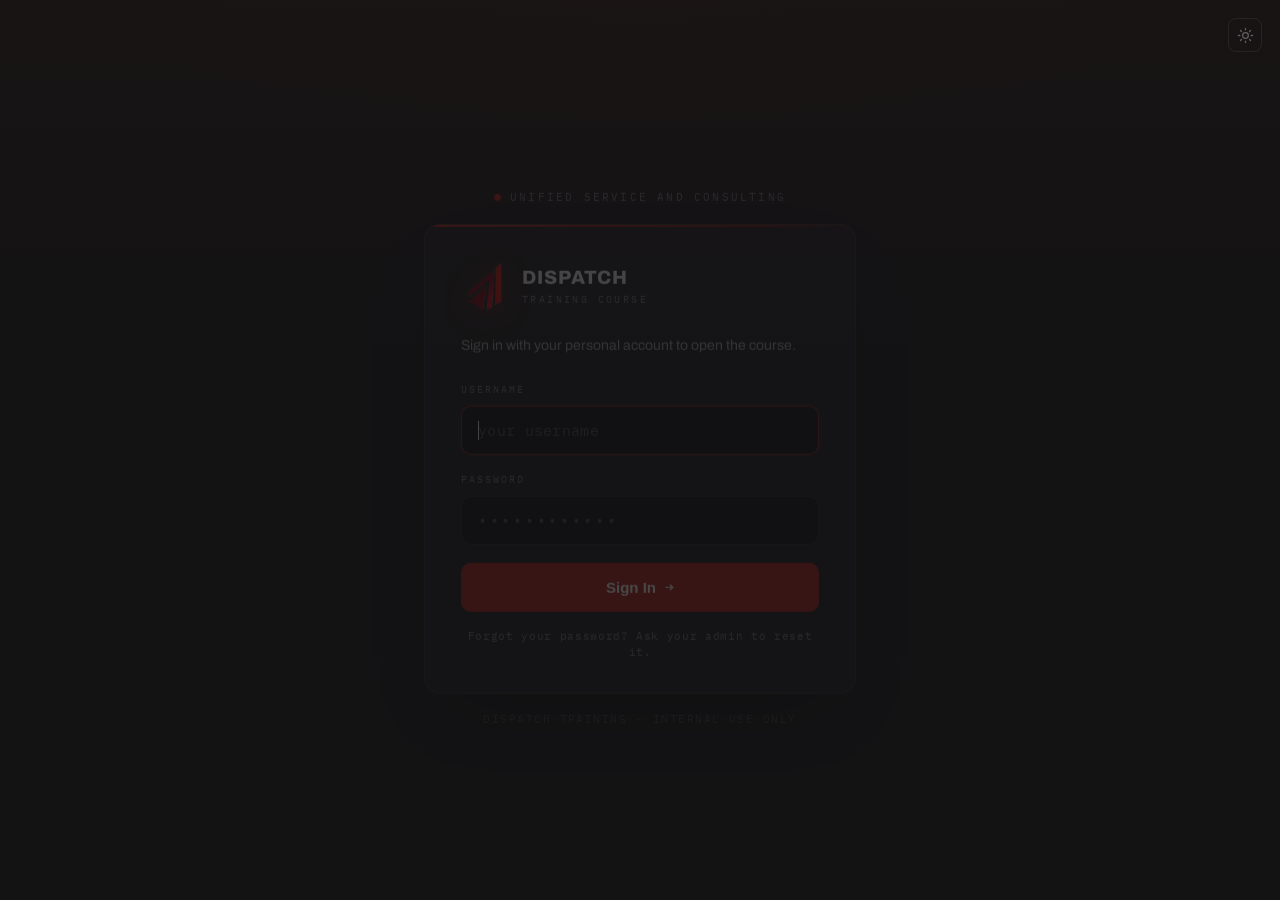
==== admin.html @ 99899b4f "Dispatch training course site The course site (login, portal, lesson viewer, admin page) and the Sup" ====
<!DOCTYPE html>
<html lang="en">
<head>
  <meta charset="UTF-8">
  <meta name="viewport" content="width=device-width, initial-scale=1.0">
  <!-- Never shown inside another site's frame (clickjacking). -->
  <script>if(window.top!==window.self)document.documentElement.style.display='none'</script>
  <meta name="robots" content="noindex, nofollow, noarchive, noai, noimageai">
  <title>Admin · Unified Service and Consulting</title>
  <link rel="icon" href="favicon.png" type="image/png">
  <script>try{if(localStorage.getItem('ugl-theme')==='light')document.documentElement.setAttribute('data-theme','light')}catch(e){}</script>
  <link rel="preconnect" href="https://fonts.googleapis.com">
  <link rel="preconnect" href="https://fonts.gstatic.com" crossorigin>
  <link href="https://fonts.googleapis.com/css2?family=Archivo:wght@400;500;600;700;800;900&family=IBM+Plex+Mono:wght@400;500;600&display=swap" rel="stylesheet">
  <link rel="stylesheet" href="ugl-site.css">
  <link rel="stylesheet" href="ugl-page.css">
  <style>
    .adm-tiles{display:grid;grid-template-columns:repeat(4,minmax(0,1fr));gap:12px;margin-bottom:38px}
    .adm-tiles .stat b{font-size:28px}
    .adm-tiles .stat.is-alert b{color:var(--u-red-ink)}
    .adm-h{display:flex;align-items:baseline;justify-content:space-between;gap:12px;margin:0 0 14px}
    .adm-h h2{font-size:22px;font-weight:700;color:var(--u-text)}
    .adm-h span{font:500 11px var(--u-mono);letter-spacing:.12em;color:var(--u-faint)}
    .adm-sec{margin-bottom:44px}
    .alerts{display:grid;gap:8px}
    .alert{display:grid;grid-template-columns:10px minmax(0,1fr) auto;gap:12px;align-items:start;padding:12px 16px;background:var(--u-surface);border:1px solid var(--u-line);border-radius:12px}
    .alert i{width:9px;height:9px;border-radius:50%;margin-top:6px;background:var(--u-amber)}
    .alert.is-red i{background:var(--u-red)}
    .alert b{color:var(--u-text);font-weight:700}
    .alert p{margin:0;font-size:15px;line-height:1.45;color:var(--u-text-2)}
    .alert small{display:block;margin-top:3px;font-size:13px;color:var(--u-muted)}
    .alert time{font:500 12px var(--u-mono);color:var(--u-faint);white-space:nowrap}
    .adm-empty{padding:18px;border:1px dashed var(--u-line-2);border-radius:12px;color:var(--u-text-3);font-size:15px}
    .adm-more{margin-top:10px}
    table.adm{width:100%;border-collapse:collapse;font-size:14.5px}
    .adm th{text-align:left;font:500 10.5px var(--u-mono);letter-spacing:.14em;color:var(--u-muted);padding:12px 14px;border-bottom:1px solid var(--u-line-2);white-space:nowrap}
    .adm td{padding:12px 14px;border-bottom:1px solid var(--u-line);color:var(--u-text-2);vertical-align:middle}
    .adm tr.is-open td{border-bottom:none;background:rgba(var(--u-red-rgb),.04)}
    .adm .who{font-weight:700;color:var(--u-text)}
    .adm .who small{display:block;font:500 11px var(--u-mono);letter-spacing:.06em;color:var(--u-faint);font-weight:500}
    .meter{display:flex;align-items:center;gap:10px;min-width:140px}
    .meter span{font:500 12.5px var(--u-mono);color:var(--u-text-3);white-space:nowrap}
    .meter i{flex:1;height:5px;border-radius:3px;background:rgba(var(--u-ov-rgb),.1);overflow:hidden}
    .meter i b{display:block;height:100%;background:var(--u-red)}
    .pill{display:inline-block;font:600 11px var(--u-mono);letter-spacing:.06em;padding:4px 8px;border-radius:6px;border:1px solid var(--u-line-2);color:var(--u-text-3)}
    .pill.is-red{color:var(--u-red-ink);border-color:rgba(var(--u-red-rgb),.5);background:rgba(var(--u-red-rgb),.08)}
    .pill.is-green{color:var(--u-green);border-color:rgba(var(--u-green-rgb),.45)}
    .acts{display:flex;gap:8px;justify-content:flex-end;flex-wrap:wrap}
    .acts .btn{padding:7px 12px;font-size:13px}
    .detail td{padding:4px 14px 22px;background:rgba(var(--u-red-rgb),.04)}
    .detail-grid{display:grid;grid-template-columns:minmax(0,1fr) minmax(0,1.3fr);gap:22px}
    .detail h3{font-size:15px;font-weight:700;color:var(--u-text);margin:12px 0 8px}
    .rows{display:grid;gap:0;border:1px solid var(--u-line);border-radius:10px;background:var(--u-surface);overflow:hidden}
    .rows div{display:grid;grid-template-columns:minmax(0,1fr) auto;gap:10px;padding:9px 12px;border-top:1px solid var(--u-line);font-size:14px;color:var(--u-text-2)}
    .rows div:first-child{border-top:none}
    .rows small{display:block;font-size:12.5px;color:var(--u-muted)}
    .rows .r{color:var(--u-red-ink)}
    .rows time{font:500 11.5px var(--u-mono);color:var(--u-faint);white-space:nowrap}
    .add-user{display:grid;grid-template-columns:minmax(0,1fr) minmax(0,1.3fr);gap:4px 18px;padding:20px 22px;margin:0}
    .add-user .field{margin-bottom:12px}
    .pw-row{display:flex;gap:8px}
    .pw-row input{flex:1;min-width:0}
    .pw-row .btn{flex-shrink:0;padding:0 14px;font-size:13.5px}
    .chk{grid-column:1/-1;display:flex;align-items:center;gap:10px;font-size:14.5px;color:var(--u-text-2);cursor:pointer;margin-bottom:14px}
    .chk input{width:17px;height:17px;accent-color:var(--u-red)}
    .add-row{grid-column:1/-1;display:flex;align-items:center;gap:14px;flex-wrap:wrap}
    .add-err{margin:0;font-size:14px;color:var(--u-red-ink)}
    .cred{margin-top:14px;padding:16px 18px;border:1px solid rgba(var(--u-green-rgb),.45);background:rgba(var(--u-green-rgb),.08);border-radius:12px;font-size:15px;color:var(--u-text-2)}
    .cred b{color:var(--u-text)}
    .cred-box{display:flex;align-items:center;gap:10px 22px;flex-wrap:wrap;margin:10px 0 8px}
    .cred-box code{font:600 15px var(--u-mono);color:var(--u-text);background:var(--u-inset);border:1px solid var(--u-line);border-radius:6px;padding:3px 8px;margin-left:6px}
    .cred small{display:block;font-size:13px;color:var(--u-muted)}
    .pill.is-limit{color:var(--u-amber);border-color:var(--u-amber)}
    .acc h3{margin-top:14px}
    .acc-modes{display:grid;grid-template-columns:repeat(3,minmax(0,1fr));gap:10px;margin:10px 0 14px}
    .acc-mode{display:flex;gap:10px;align-items:flex-start;padding:12px 14px;border:1px solid var(--u-line-2);border-radius:12px;background:var(--u-surface);cursor:pointer;min-width:0}
    .acc-mode.is-on{border-color:rgba(var(--u-red-rgb),.55);background:rgba(var(--u-red-rgb),.07)}
    .acc-mode input,.acc-group input{accent-color:var(--u-red);width:16px;height:16px;margin:2px 0 0;flex-shrink:0}
    .acc-mode b{display:block;font-size:14.5px;color:var(--u-text)}
    .acc-mode small{display:block;margin-top:2px;font-size:13px;line-height:1.4;color:var(--u-muted)}
    .acc-pick{display:grid;grid-template-columns:repeat(auto-fill,minmax(250px,1fr));gap:12px;margin-bottom:14px}
    .acc-group{padding:10px 14px 8px;border:1px solid var(--u-line);border-radius:12px;background:var(--u-surface)}
    .acc-group label{display:flex;gap:9px;align-items:flex-start;padding:4px 0;font-size:14px;line-height:1.35;color:var(--u-text-2);cursor:pointer}
    .acc-group label.acc-all{padding-bottom:8px;margin-bottom:4px;border-bottom:1px solid var(--u-line);font:600 10.5px/1.6 var(--u-mono);letter-spacing:.12em;color:var(--u-muted)}
    .acc-row{display:flex;align-items:center;gap:12px;flex-wrap:wrap}
    .acc-msg{margin:0;font-size:14px;color:var(--u-red-ink)}
    .acc-msg.is-ok{color:var(--u-green)}
    @media(max-width:860px){.add-user{grid-template-columns:1fr}.acc-modes{grid-template-columns:1fr}}
    @media(max-width:860px){.adm-tiles{grid-template-columns:repeat(2,minmax(0,1fr))}.detail-grid{grid-template-columns:1fr}}
  </style>
</head>
<body class="ugl-unlocked">
  <div class="app-shell">
    <header class="topbar">
      <div class="topbar__brand">
        <img class="topbar__mark" src="assets/unified-logo-icon.png" alt="Unified Service and Consulting">
        <div><span class="topbar__title">DISPATCH</span><span class="topbar__sub">/ ADMIN</span></div>
      </div>
      <div class="topbar__right">
        <button type="button" class="theme-btn"></button>
        <a class="back" href="index.html">← COURSE</a>
      </div>
    </header>
    <main class="page page--wide">
      <section class="page-hero">
        <div class="eyebrow"><i></i>ADMIN · ACTIVITY &amp; SECURITY</div>
        <h1>Trainee activity</h1>
        <p class="lead">What each trainee marked as read, what they actually opened and for how long, and anything that looked like copying, scraping or an AI tool. Last 30 days. Use <b>Access</b> on a person's row to limit what they can open.</p>
        <div class="chips"><button type="button" class="btn btn--ghost" id="refresh">Refresh</button></div>
      </section>
      <section class="adm-sec" id="people" hidden>
        <div class="adm-h"><h2>Add a person</h2><span>USERNAME AND PASSWORD · NO EMAIL NEEDED</span></div>
        <form class="card add-user" id="add-user" autocomplete="off" novalidate>
          <div class="field"><label for="nu-name">USERNAME</label><input id="nu-name" type="text" placeholder="e.g. omar" autocapitalize="none" autocomplete="off" spellcheck="false" maxlength="32"></div>
          <div class="field"><label for="nu-pass">PASSWORD</label><div class="pw-row"><input id="nu-pass" type="text" autocomplete="new-password" spellcheck="false" maxlength="72" placeholder="at least 8 characters"><button type="button" class="btn btn--ghost" id="nu-gen">Generate</button></div></div>
          <label class="chk"><input type="checkbox" id="nu-admin"> Make this person an admin (they can see this page and add people)</label>
          <div class="add-row"><button class="btn" type="submit" id="nu-go">Add person</button><p class="add-err" id="nu-err" role="alert"></p></div>
        </form>
        <div id="notice"></div>
      </section>
      <div id="out"><p class="note">Loading…</p></div>
    </main>
  </div>
  <script src="vendor/supabase.min.js"></script>
  <script src="ugl-config.js"></script>
  <script src="ugl-catalog.js"></script>
  <script src="ugl-auth.js"></script>
  <script src="ugl-theme.js"></script>
  <script>
  (function () {
    var db = window.uglDb, cat = window.UGL_CATALOG, dom = '@' + window.UGL_CONFIG.userDomain;
    var out = document.getElementById('out');
    var ITEM = {}; cat.items.forEach(function (i) { ITEM[i.id] = i; });
    var COURSE = cat.items.filter(function (i) { return i.section === 'course' && !i.hidden && !i.soon; });
    // What an admin can open or close for one person (user_access): everything in the menu except hidden items.
    var PICK = cat.items.filter(function (i) { return !i.hidden && !i.soon; });
    var DAY = 864e5, me = null, data = null, openUser = null, accessUser = null, accessNote = null, showAll = false;
    window.uglTheme.wire(document);

    var REASON = {
      'automated-browser': 'Blocked: automated browser (robot-controlled or headless)',
      'ai-browser': 'Blocked: AI browser',
      'bot-or-script': 'Blocked: bot or script',
      'not-a-browser': 'Blocked: request did not come from a course page',
      'not-the-course-site': 'Blocked: request from another website or tool',
      'blocked-user': 'Blocked: access is paused',
      'too-many-requests': 'Blocked: too many requests',
      'bulk-download': 'Blocked: opened too many lessons too fast',
      'not-found': 'Asked for a file that does not exist'
    };
    var FLAG = {
      'bulk': 'Opened many lessons within a few minutes',
      'user-agent-mismatch': 'Browser identity did not match (possible disguise)',
      'headless-hints': 'Browser looks headless (no languages set)'
    };

    function esc(s) { return String(s == null ? '' : s).replace(/[&<>"]/g, function (c) { return { '&': '&amp;', '<': '&lt;', '>': '&gt;', '"': '&quot;' }[c]; }); }
    function uname(email) { email = email || ''; return email.slice(-dom.length) === dom ? email.slice(0, -dom.length) : email; }
    function title(id) { return ITEM[id] ? ITEM[id].title : (id || 'unknown page'); }
    function when(t) { return new Date(t).toLocaleString([], { day: 'numeric', month: 'short', hour: '2-digit', minute: '2-digit' }); }
    // Page reports come from the trainee's browser, so treat their numbers as untrusted.
    function num(v) { v = Number(v); return isFinite(v) && v > 0 ? v : 0; }
    function dur(s) { s = Math.round(s || 0); if (s < 60) return s + 's'; var m = Math.round(s / 60); return m < 60 ? m + ' min' : Math.floor(m / 60) + ' h ' + (m % 60) + ' min'; }
    function device(ua) {
      ua = ua || '';
      var b = /Edg\//.test(ua) ? 'Edge' : /OPR\//.test(ua) ? 'Opera' : /SamsungBrowser/.test(ua) ? 'Samsung Internet' : /Firefox\//.test(ua) ? 'Firefox' :
        /Chrome\//.test(ua) ? 'Chrome' : /Safari\//.test(ua) ? 'Safari' : ua ? ua.split(/[\s/]/)[0] : 'Unknown';
      var o = /Windows/.test(ua) ? 'Windows' : /iPhone|iPad/.test(ua) ? 'iPhone/iPad' : /Android/.test(ua) ? 'Android' : /Mac OS X/.test(ua) ? 'Mac' : /CrOS/.test(ua) ? 'ChromeOS' : /Linux/.test(ua) ? 'Linux' : '';
      return b + (o ? ' on ' + o : '');
    }

    // Everything worth a look, newest first: refused requests, flags and page reports.
    function alertsOf(d) {
      var list = [], seen = {};
      d.opens.forEach(function (o) { seen[o.user_id + '|' + o.module] = true; });
      d.marks.forEach(function (m) {
        if (!seen[m.user_id + '|' + m.module]) list.push({ at: m.done_at, user: m.user_id, red: false, text: 'Marked as read without opening it', where: m.module, ua: '', ip: '' });
      });
      d.access.forEach(function (a) {
        if (a.part !== 'main' && a.allowed) return;
        if (!a.allowed) list.push({ at: a.at, user: a.user_id, red: a.reason !== 'not-found', text: REASON[a.reason] || 'Blocked: ' + a.reason, where: a.module, ua: a.ua, ip: a.ip });
        (a.flags || []).forEach(function (f) { list.push({ at: a.at, user: a.user_id, red: false, text: FLAG[f] || f, where: a.module, ua: a.ua, ip: a.ip }); });
      });
      // Failed sign-ins: one alert per account (or unknown username) and address, with a count.
      var fails = {};
      d.events.forEach(function (e) {
        if (e.kind !== 'login-failed') return;
        var x = e.detail || {}, k = (x.login || '') + '|' + (e.ip || ''), f = fails[k];
        if (!f) f = fails[k] = { at: e.at, user: e.user_id, login: String(x.login || ''), n: 0, ua: e.ua, ip: e.ip };
        f.n++; if (e.at > f.at) { f.at = e.at; f.ua = e.ua; }
      });
      Object.keys(fails).forEach(function (k) {
        var f = fails[k], times = f.n > 1 ? f.n + ' times' : 'once';
        list.push({ at: f.at, user: f.user, red: f.n >= 3, signin: true,
          text: f.user ? 'Someone tried to sign in to this account with a wrong password (' + times + ')' : 'Someone tried to sign in as unknown user “' + uname(f.login) + '” (' + times + ')',
          where: '', ua: f.ua, ip: f.ip });
      });
      d.events.forEach(function (e) {
        var x = e.detail || {}, t = null, red = false;
        if (e.kind === 'copy') t = 'Tried to copy ' + num(x.chars) + ' characters' + (x.sample ? ': “' + String(x.sample).slice(0, 80) + (num(x.chars) > 80 ? '…' : '') + '”' : '');
        else if (e.kind === 'print') t = 'Tried to print';
        else if (e.kind === 'save') t = x.key === 'u' ? 'Tried to view the page source' : 'Tried to save the page';
        else if (e.kind === 'view' && x.noInput === true) { t = 'Page open ' + dur(num(x.secs)) + ' with no mouse, keyboard, touch or scrolling (possible AI agent)'; red = true; }
        if (t) list.push({ at: e.at, user: e.user_id, red: red, text: t, where: e.module, ua: e.ua, ip: e.ip });
      });
      return list.sort(function (a, b) { return a.at < b.at ? 1 : -1; });
    }

    function load() {
      var since = new Date(Date.now() - 30 * DAY).toISOString();
      return Promise.all([
        db.rpc('admin_users'),
        db.from('module_opens').select('user_id,module,opened_at').order('opened_at', { ascending: false }).limit(10000),
        db.from('access_log').select('at,user_id,module,part,allowed,reason,flags,ip,ua').gte('at', since).order('at', { ascending: false }).limit(5000),
        db.from('security_events').select('at,user_id,kind,module,detail,ip,ua').gte('at', since).order('at', { ascending: false }).limit(5000),
        db.from('lesson_done').select('user_id,module,done_at').limit(10000),
        db.from('user_access').select('user_id,mode,items').limit(1000)
      ]).then(function (r) {
        var bad = r.filter(function (x) { return x.error; })[0];
        if (bad) throw new Error(bad.error.message);
        var limits = {}; r[5].data.forEach(function (x) { limits[x.user_id] = x; });
        return { users: r[0].data, opens: r[1].data, access: r[2].data, events: r[3].data, marks: r[4].data, limits: limits };
      });
    }

    // ---- access limits: null = everything, { mode: 'tools' } or { mode: 'custom', items: [ids] }.
    // The content gateway enforces them; the course menu only shows what is open.
    function allows(lim, it) { return !lim || (lim.mode === 'tools' ? it.section === 'tools' : (lim.items || []).indexOf(it.id) >= 0); }
    function accessPill(lim) {
      if (!lim) return '<span class="pill">EVERYTHING</span>';
      if (lim.mode === 'tools') return '<span class="pill is-limit">TOOLS ONLY</span>';
      var names = PICK.filter(function (i) { return allows(lim, i); }).map(function (i) { return i.title; });
      return '<span class="pill is-limit" title="' + esc(names.join(', ')) + '">' + names.length + (names.length === 1 ? ' ITEM' : ' ITEMS') + '</span>';
    }
    function accessEditor(u, lim) {
      var mode = !lim ? 'all' : lim.mode, name = esc(uname(u.email));
      var modes = [
        ['all', 'Everything', 'All lessons and tools, including anything added later.'],
        ['tools', 'Tools only', 'Every tool, including new ones. No lessons.'],
        ['custom', 'Only what I pick', 'Just the lessons and tools ticked below.']
      ].map(function (m) {
        return '<label class="acc-mode' + (m[0] === mode ? ' is-on' : '') + '"><input type="radio" name="acc-mode" value="' + m[0] + '"' + (m[0] === mode ? ' checked' : '') + '>' +
          '<span><b>' + m[1] + '</b><small>' + m[2] + '</small></span></label>';
      }).join('');
      var groups = cat.tracks.map(function (t) { return { k: 'COURSE · ' + t.title, items: PICK.filter(function (i) { return i.section === 'course' && i.track === t.id; }) }; })
        .concat(cat.toolGroups.map(function (g) { return { k: 'TOOLS · ' + g.title, items: PICK.filter(function (i) { return i.section === 'tools' && i.group === g.id; }) }; }))
        .concat([{ k: 'SIMULATOR', items: PICK.filter(function (i) { return i.section === 'simulator'; }) }]);
      var picked = mode === 'custom' ? lim.items || [] : [];
      var pick = groups.filter(function (g) { return g.items.length; }).map(function (g) {
        var on = g.items.filter(function (i) { return picked.indexOf(i.id) >= 0; }).length;
        return '<div class="acc-group"><label class="acc-all"><input type="checkbox" data-acc-all' + (on === g.items.length ? ' checked' : '') + (on && on < g.items.length ? ' data-mixed' : '') + '>' + esc(g.k.toUpperCase()) + '</label>' +
          g.items.map(function (i) {
            return '<label><input type="checkbox" name="acc-item" value="' + esc(i.id) + '"' + (picked.indexOf(i.id) >= 0 ? ' checked' : '') + '>' + esc(i.title) + '</label>';
          }).join('') + '</div>';
      }).join('');
      return '<form class="acc" data-acc-form="' + u.id + '"><h3>What can ' + name + ' open?</h3><div class="acc-modes">' + modes + '</div>' +
        '<div class="acc-pick"' + (mode === 'custom' ? '' : ' hidden') + '>' + pick + '</div>' +
        '<div class="acc-row"><button class="btn" type="submit">Save access</button><button type="button" class="btn btn--ghost" data-acc-close>Close</button>' +
        '<p class="acc-msg' + (accessNote && accessNote.ok ? ' is-ok' : '') + '" role="alert">' + esc(accessNote ? accessNote.text : '') + '</p></div></form>';
    }

    function render() {
      var d = data, week = Date.now() - 7 * DAY, alerts = alertsOf(d), by = {};
      d.users.forEach(function (u) { by[u.id] = { u: u, mods: {}, marks: {}, last: null, secs7: 0, alerts7: 0 }; });
      d.marks.forEach(function (m) { var s = by[m.user_id]; if (s) s.marks[m.module] = m.done_at; });
      d.opens.forEach(function (o) {
        var s = by[o.user_id]; if (!s) return;
        var m = s.mods[o.module] || (s.mods[o.module] = { n: 0, first: o.opened_at, last: o.opened_at, secs: 0 });
        m.n++; if (o.opened_at < m.first) m.first = o.opened_at; if (o.opened_at > m.last) m.last = o.opened_at;
        if (!s.last || o.opened_at > s.last) s.last = o.opened_at;
      });
      d.events.forEach(function (e) {
        var s = by[e.user_id]; if (!s || e.kind !== 'view' || !e.detail) return;
        var m = s.mods[e.module]; if (m) m.secs += num(e.detail.secs);
        if (new Date(e.at) > week) s.secs7 += num(e.detail.secs);
      });
      // Failed sign-ins count against nobody: the person whose account was tried did nothing wrong.
      alerts.forEach(function (a) { var s = by[a.user]; if (s && !a.signin && new Date(a.at) > week) s.alerts7++; });
      var opens7 = d.opens.filter(function (o) { return new Date(o.opened_at) > week; }).length;
      var secs7 = Object.keys(by).reduce(function (t, k) { return t + by[k].secs7; }, 0);
      var alerts7 = alerts.filter(function (a) { return new Date(a.at) > week; }).length;
      var trainees = d.users.filter(function (u) { return !u.is_admin; }).length;

      var h = '<div class="adm-tiles">' +
        '<div class="stat"><small>TRAINEES</small><b>' + trainees + '</b><span>' + d.users.length + ' accounts in total</span></div>' +
        '<div class="stat"><small>LESSONS OPENED</small><b>' + opens7 + '</b><span>last 7 days</span></div>' +
        '<div class="stat"><small>TIME IN LESSONS</small><b>' + dur(secs7) + '</b><span>last 7 days, everyone</span></div>' +
        '<div class="stat' + (alerts7 ? ' is-alert' : '') + '"><small>ALERTS</small><b>' + alerts7 + '</b><span>last 7 days</span></div></div>';

      h += '<section class="adm-sec"><div class="adm-h"><h2>Alerts</h2><span>FAILED SIGN-INS, BLOCKED REQUESTS, COPY ATTEMPTS</span></div>';
      if (!alerts.length) h += '<div class="adm-empty">Nothing suspicious in the last 30 days.</div>';
      else {
        h += '<div class="alerts">' + alerts.slice(0, showAll ? alerts.length : 12).map(function (a) {
          var s = by[a.user];
          var who = a.signin && !s ? 'Sign-in' : s ? uname(s.u.email) : 'unknown user';
          return '<div class="alert' + (a.red ? ' is-red' : '') + '"><i></i><p><b>' + esc(who) + '</b> · ' + esc(a.text) +
            '<small>' + [a.where ? title(a.where) : '', a.ua ? device(a.ua) : '', a.ip || ''].filter(Boolean).map(esc).join(' · ') + '</small></p><time>' + when(a.at) + '</time></div>';
        }).join('') + '</div>';
        if (alerts.length > 12) h += '<div class="adm-more"><button type="button" class="btn btn--ghost" id="more">' + (showAll ? 'Show fewer' : 'Show all ' + alerts.length) + '</button></div>';
      }
      h += '</section>';

      h += '<section class="adm-sec"><div class="adm-h"><h2>Trainees</h2><span>' + COURSE.length + ' COURSE LESSONS</span></div><div class="tbl-wrap"><table class="adm"><thead><tr>' +
        '<th>USER</th><th>CAN OPEN</th><th>MARKED AS READ</th><th>LAST OPENED</th><th>TIME (7 DAYS)</th><th>ALERTS (7 DAYS)</th><th></th></tr></thead><tbody>';
      d.users.slice().sort(function (a, b) { return (by[b.id].last || '') > (by[a.id].last || '') ? 1 : -1; }).forEach(function (u) {
        var s = by[u.id], lim = d.limits[u.id] || null, open = openUser === u.id, editing = accessUser === u.id;
        // Progress counts only the lessons this person is allowed to open.
        var course = COURSE.filter(function (i) { return allows(lim, i); }), done = course.filter(function (i) { return s.marks[i.id]; }).length;
        h += '<tr' + (open || editing ? ' class="is-open"' : '') + '><td class="who">' + esc(uname(u.email)) + '<small>' + (u.is_admin ? 'ADMIN' : 'TRAINEE') +
          (u.last_sign_in_at ? ' · SIGNED IN ' + esc(when(u.last_sign_in_at).toUpperCase()) : ' · NEVER SIGNED IN') + '</small></td>' +
          '<td>' + accessPill(lim) + '</td>' +
          '<td>' + (course.length ? '<div class="meter"><i><b style="width:' + Math.round(done / course.length * 100) + '%"></b></i><span>' + done + ' / ' + course.length + '</span></div>' : '<span class="pill">NO LESSONS</span>') + '</td>' +
          '<td>' + (s.last ? esc(when(s.last)) : '<span class="pill">NOTHING YET</span>') + '</td><td>' + dur(s.secs7) + '</td>' +
          '<td>' + (s.alerts7 ? '<span class="pill is-red">' + s.alerts7 + '</span>' : '<span class="pill is-green">NONE</span>') + '</td>' +
          '<td><div class="acts"><button type="button" class="btn btn--ghost" data-detail="' + u.id + '">' + (open ? 'Hide' : 'Details') + '</button>' +
          (u.is_admin ? '' : '<button type="button" class="btn btn--ghost" data-access="' + u.id + '">' + (editing ? 'Close access' : 'Access') + '</button>') +
          '<button type="button" class="btn btn--ghost" data-pw="' + u.id + '">Reset password</button>' +
          (u.is_admin ? '' : u.blocked ? '<button type="button" class="btn" data-unblock="' + u.id + '">Unblock</button>' : '<button type="button" class="btn btn--ghost" data-block="' + u.id + '">Block</button>') +
          '</div></td></tr>';
        if (editing) h += '<tr class="detail"><td colspan="7">' + accessEditor(u, lim) + '</td></tr>';
        if (open) h += '<tr class="detail"><td colspan="7">' + detail(s, alerts) + '</td></tr>';
      });
      h += '</tbody></table></div></section>';
      out.innerHTML = h;
      out.querySelectorAll('[data-mixed]').forEach(function (x) { x.indeterminate = true; });
    }

    function detail(s, alerts) {
      // Every lesson they opened or marked, with whether it is marked as read.
      var ids = Object.keys(s.mods).concat(Object.keys(s.marks).filter(function (k) { return !s.mods[k]; }));
      var mods = ids.map(function (k) { return { id: k, m: s.mods[k], mark: s.marks[k] }; })
        .sort(function (a, b) { var x = a.m ? a.m.last : a.mark, y = b.m ? b.m.last : b.mark; return x < y ? 1 : -1; });
      var lessons = mods.length ? mods.map(function (x) {
        var mark = x.mark ? '<b class="ok">✓ Marked read ' + esc(when(x.mark)) + '</b>' : ITEM[x.id] && ITEM[x.id].section === 'course' ? 'Not marked as read' : 'Tool';
        var opened = x.m ? 'Opened ' + x.m.n + (x.m.n > 1 ? ' times' : ' time') + ' · ' + dur(x.m.secs) + ' reading' : '<span class="r">Never opened</span>';
        return '<div><span>' + esc(title(x.id)) + '<small>' + mark + ' · ' + opened + '</small></span><time>' + (x.m ? esc(when(x.m.last)) : '') + '</time></div>';
      }).join('') : '<div><span>No lessons opened or marked yet.</span></div>';
      var acts = [];
      data.access.forEach(function (a) {
        if (a.user_id !== s.u.id || a.part !== 'main') return;
        acts.push({ at: a.at, red: !a.allowed, text: a.allowed ? 'Opened ' + title(a.module) : (REASON[a.reason] || a.reason) + ' · ' + title(a.module), ua: a.ua, ip: a.ip });
      });
      data.events.forEach(function (e) {
        if (e.user_id !== s.u.id || e.kind !== 'view') return;
        var x = e.detail || {};
        acts.push({ at: e.at, red: x.noInput === true, text: 'Read ' + title(e.module) + ' for ' + dur(num(x.secs)) + (x.noInput === true ? ' with no input' : ''), ua: e.ua, ip: e.ip });
      });
      alerts.forEach(function (a) { if (a.user === s.u.id && !/^Blocked|^Asked|^Marked/.test(a.text)) acts.push({ at: a.at, red: a.red, text: a.text, ua: a.ua, ip: a.ip }); });
      Object.keys(s.marks).forEach(function (k) { acts.push({ at: s.marks[k], red: false, text: 'Marked ' + title(k) + ' as read', ua: '', ip: '' }); });
      acts.sort(function (a, b) { return a.at < b.at ? 1 : -1; });
      var activity = acts.length ? acts.slice(0, 60).map(function (a) {
        return '<div><span' + (a.red ? ' class="r"' : '') + '>' + esc(a.text) + '<small>' + [a.ua ? device(a.ua) : '', a.ip || ''].filter(Boolean).map(esc).join(' · ') + '</small></span><time>' + esc(when(a.at)) + '</time></div>';
      }).join('') : '<div><span>No activity in the last 30 days.</span></div>';
      return '<div class="detail-grid"><div><h3>Lessons</h3><div class="rows">' + lessons + '</div></div><div><h3>Recent activity</h3><div class="rows">' + activity + '</div></div></div>';
    }

    function refresh() {
      return load().then(function (d) { data = d; render(); }, function (e) {
        out.innerHTML = '<div class="adm-empty">Could not load activity: ' + esc(e.message) + '</div>';
      });
    }

    // ---- accounts: add a person, reset a password (admin-users Edge Function; it checks the caller is an admin)
    var ALPHA = 'abcdefghjkmnpqrstuvwxyz23456789';
    function newPassword() {
      var a = new Uint32Array(10), s = '';
      crypto.getRandomValues(a);
      for (var i = 0; i < 10; i++) s += (i === 5 ? '-' : '') + ALPHA[a[i] % ALPHA.length];
      return s;
    }
    function accounts(body) {
      return db.auth.getSession().then(function (r) {
        var t = r.data && r.data.session && r.data.session.access_token;
        return fetch(window.UGL_CONFIG.url + '/functions/v1/admin-users', {
          method: 'POST', headers: { Authorization: 'Bearer ' + t, apikey: window.UGL_CONFIG.key, 'Content-Type': 'application/json' }, body: JSON.stringify(body)
        });
      }).then(function (res) {
        return res.json().catch(function () { return {}; }).then(function (j) { if (!res.ok) throw new Error(j.error || 'Something went wrong. Try again.'); return j; });
      });
    }
    function showCredentials(title, name, pw) {
      var site = location.href.replace(/admin\.html.*$/, '');
      var text = 'Username: ' + name + '\nPassword: ' + pw + '\nSite: ' + site;
      document.getElementById('notice').innerHTML = '<div class="cred"><b>' + esc(title) + '</b> Give these to them:' +
        '<div class="cred-box"><span>Username<code>' + esc(name) + '</code></span><span>Password<code>' + esc(pw) + '</code></span>' +
        '<button type="button" class="btn btn--ghost" id="copy-cred">Copy</button></div>' +
        '<small>The password is only shown now. If it gets lost, use Reset password.</small></div>';
      document.getElementById('copy-cred').onclick = function () {
        var b = this;
        (navigator.clipboard ? navigator.clipboard.writeText(text) : Promise.reject()).then(function () { b.textContent = 'Copied'; }, function () { prompt('Copy this:', text.replace(/\n/g, '  ')); });
      };
      document.getElementById('notice').scrollIntoView({ block: 'nearest', behavior: 'smooth' });
    }
    var form = document.getElementById('add-user'), nuName = document.getElementById('nu-name'), nuPass = document.getElementById('nu-pass');
    var nuErr = document.getElementById('nu-err'), nuGo = document.getElementById('nu-go');
    document.getElementById('nu-gen').addEventListener('click', function () { nuPass.value = newPassword(); });
    form.addEventListener('submit', function (e) {
      e.preventDefault();
      var name = nuName.value.trim().toLowerCase(), pw = nuPass.value;
      nuErr.textContent = '';
      if (!/^[a-z0-9][a-z0-9._-]{1,31}$/.test(name)) { nuErr.textContent = 'Usernames are 2 to 32 characters: letters, numbers, dots, dashes or underscores.'; nuName.focus(); return; }
      if (pw.length < 8) { nuErr.textContent = 'Use a password of at least 8 characters, or press Generate.'; nuPass.focus(); return; }
      var admin = document.getElementById('nu-admin').checked;
      nuGo.disabled = true; nuGo.textContent = 'Adding…';
      accounts({ action: 'create', username: name, password: pw, admin: admin }).then(function () {
        form.reset();
        showCredentials((admin ? 'Admin account' : 'Account') + ' created for ' + name + '.', name, pw);
        return refresh();
      }, function (err) { nuErr.textContent = err.message; }).then(function () { nuGo.disabled = false; nuGo.textContent = 'Add person'; });
    });

    out.addEventListener('click', function (e) {
      var b = e.target.closest('button'); if (!b) return;
      if (b.id === 'more') { showAll = !showAll; render(); return; }
      var pwId = b.getAttribute('data-pw');
      if (pwId) {
        var who = uname(data.users.filter(function (x) { return x.id === pwId; })[0].email);
        var pw = prompt('New password for ' + who + ' (at least 8 characters). Keep this one or type your own:', newPassword());
        if (pw === null) return;
        if (pw.length < 8) { alert('Use at least 8 characters.'); return; }
        b.disabled = true;
        accounts({ action: 'password', user_id: pwId, password: pw }).then(function () { showCredentials('Password changed for ' + who + '.', who, pw); },
          function (err) { alert(err.message); }).then(function () { b.disabled = false; });
        return;
      }
      var id = b.getAttribute('data-detail');
      if (id) { openUser = openUser === id ? null : id; render(); return; }
      id = b.getAttribute('data-access');
      if (id || b.hasAttribute('data-acc-close')) { accessUser = id && accessUser !== id ? id : null; accessNote = null; render(); return; }
      id = b.getAttribute('data-block');
      if (id) {
        var u = data.users.filter(function (x) { return x.id === id; })[0];
        var why = prompt('Block ' + uname(u.email) + '? They will not be able to open any lesson until you unblock them.\n\nReason (optional):', '');
        if (why === null) return;
        b.disabled = true;
        db.from('blocked_users').insert({ user_id: id, reason: why || null }).then(function (r) { if (r.error) alert(r.error.message); return refresh(); });
        return;
      }
      id = b.getAttribute('data-unblock');
      if (id) {
        b.disabled = true;
        db.from('blocked_users').delete().eq('user_id', id).then(function (r) { if (r.error) alert(r.error.message); return refresh(); });
      }
    });
    // Access editor: the three choices, and the tick boxes (a group's top box ticks the whole group).
    out.addEventListener('change', function (e) {
      var f = e.target.closest('form.acc'); if (!f) return;
      var t = e.target;
      if (t.name === 'acc-mode') {
        f.querySelectorAll('.acc-mode').forEach(function (l) { l.classList.toggle('is-on', l.querySelector('input').checked); });
        f.querySelector('.acc-pick').hidden = t.value !== 'custom';
      } else if (t.hasAttribute('data-acc-all')) {
        t.closest('.acc-group').querySelectorAll('[name="acc-item"]').forEach(function (x) { x.checked = t.checked; });
      } else if (t.name === 'acc-item') {
        var g = t.closest('.acc-group'), all = g.querySelectorAll('[name="acc-item"]'), on = g.querySelectorAll('[name="acc-item"]:checked').length;
        var top = g.querySelector('[data-acc-all]'); top.checked = on === all.length; top.indeterminate = on > 0 && on < all.length;
      }
      f.querySelector('.acc-msg').textContent = '';
    });
    out.addEventListener('submit', function (e) {
      var f = e.target.closest('form.acc'); if (!f) return;
      e.preventDefault();
      var id = f.getAttribute('data-acc-form'), msg = f.querySelector('.acc-msg'), btn = f.querySelector('[type="submit"]');
      var mode = (f.querySelector('[name="acc-mode"]:checked') || {}).value || 'all';
      var items = Array.prototype.map.call(f.querySelectorAll('[name="acc-item"]:checked'), function (x) { return x.value; });
      msg.className = 'acc-msg';
      if (mode === 'custom' && !items.length) { msg.textContent = 'Tick at least one lesson or tool. To stop all access, use Block instead.'; return; }
      var q = mode === 'all' ? db.from('user_access').delete().eq('user_id', id)
        : db.from('user_access').upsert({ user_id: id, mode: mode, items: mode === 'custom' ? items : [] }, { onConflict: 'user_id' });
      btn.disabled = true;
      q.then(function (r) {
        if (r.error) throw new Error(r.error.message);
        var who = uname(data.users.filter(function (x) { return x.id === id; })[0].email);
        accessNote = { ok: true, text: 'Saved. This applies to ' + who + ' right away; their menu changes the next time they open or refresh the course.' };
        return refresh();
      }).catch(function (err) { btn.disabled = false; msg.textContent = 'Could not save: ' + err.message; });
    });
    document.getElementById('refresh').addEventListener('click', refresh);

    db.auth.getSession().then(function (r) {
      var session = r.data && r.data.session;
      if (!session) { location.replace('index.html'); return; }
      me = session.user;
      return db.rpc('is_admin').then(function (a) {
        if (a.data !== true) { out.innerHTML = '<div class="adm-empty">This page is for admins.</div>'; return; }
        document.getElementById('people').hidden = false;
        return refresh();
      });
    });
  })();
  </script>
</body>
</html>
---- ugl-site.css ----
/* Palette: warm graphite neutrals + the logo's crimson. Every color on the site comes from here. */
:root{
  color-scheme:dark;
  --u-ov-rgb:255,255,255;
  --u-bg:#141415; --u-bg-deep:#101011; --u-bar:rgba(20,20,21,.88);
  --u-surface:#1c1c1e; --u-surface-2:#232326; --u-inset:#0f0f10;
  --u-line:rgba(var(--u-ov-rgb),.08); --u-line-2:rgba(var(--u-ov-rgb),.14);
  --u-text:#f2f2f3; --u-text-2:#cfcfd3; --u-text-3:#a6a6ad; --u-muted:#8a8a91; --u-faint:#686870; --u-faint-2:#4c4c53;
  --u-red:#b8211b; --u-red-hi:#cc2e27; --u-red-ink:#e8655c; --u-red-deep:#6e1512; --u-red-rgb:184,33,27;
  --u-green:#5bb583; --u-green-deep:#1f4a33; --u-green-rgb:91,181,131;
  --u-amber:#d6a64e; --u-blue:#4a93c7; --u-blue-deep:#245b80; --u-tg-in:#1f2429; --u-tg-out:#28506c; --u-tg-bg:#121619;
  --u-font:'Archivo',system-ui,-apple-system,'Segoe UI',sans-serif;
  --u-mono:'IBM Plex Mono',ui-monospace,Menlo,Consolas,monospace;
}

/* Light theme: the decks' warm paper palette. Switched with the sun/moon button (ugl-theme.js). */
:root[data-theme="light"]{
  color-scheme:light;
  --u-ov-rgb:0,0,0;
  --u-bg:#EFE7D7; --u-bg-deep:#E6DCC7; --u-bar:rgba(239,231,215,.92);
  --u-surface:#FBF7EE; --u-surface-2:#FFFDF8; --u-inset:#F6F0E3;
  --u-text:#2B2620; --u-text-2:#3D372F; --u-text-3:#544D41; --u-muted:#6E6556; --u-faint:#8C8270; --u-faint-2:#A79D8A;
  --u-red:#B5302B; --u-red-hi:#9F2824; --u-red-ink:#A32A24; --u-red-deep:#8E2620; --u-red-rgb:181,48,43;
  --u-green:#3E7F5C; --u-green-deep:#3E7F5C; --u-green-rgb:62,127,92;
  --u-amber:#9C7327; --u-blue:#2F6F8F; --u-blue-deep:#2F6F8F; --u-tg-in:#FFFFFF; --u-tg-out:#D6E7F1; --u-tg-bg:#E7E0D1;
}

*,*::before,*::after{box-sizing:border-box;margin:0;padding:0}
[hidden]{display:none!important}
html,body{min-height:100%;background:var(--u-bg);-webkit-font-smoothing:antialiased;text-rendering:optimizeLegibility}
body{font-family:var(--u-font);color:var(--u-text)}
.app-shell{min-height:100vh;background:linear-gradient(180deg,rgba(var(--u-red-rgb),.05),rgba(var(--u-red-rgb),0) 360px),var(--u-bg)}
.course{display:none;min-height:100vh;animation:ugl-fade-in .35s ease both}
body.ugl-unlocked .course{display:block}
@keyframes ugl-fade-in{from{opacity:0}to{opacity:1}}

/* ---- top bar ---- */
.topbar{display:flex;align-items:center;justify-content:space-between;gap:18px;padding:14px 32px;border-bottom:1px solid var(--u-line);
  position:sticky;top:env(safe-area-inset-top,0px);background:var(--u-bar);backdrop-filter:blur(10px);z-index:5}
.topbar__brand{display:flex;align-items:center;gap:12px;min-width:0}
.topbar__mark{width:34px;height:34px;object-fit:contain;flex-shrink:0}
.topbar__title{font-weight:800;font-size:15px;letter-spacing:.04em;color:var(--u-text)}
.topbar__sub{font-family:var(--u-mono);font-size:10px;letter-spacing:.16em;color:var(--u-faint);margin-left:8px}
.topbar__right{display:flex;align-items:center;gap:16px}
.topbar__tag{font-family:var(--u-mono);font-size:11px;letter-spacing:.08em;color:var(--u-muted)}
.admin-link{font-family:var(--u-mono);font-size:10.5px;letter-spacing:.12em;color:var(--u-red-ink);text-decoration:none;border:1px solid rgba(var(--u-red-rgb),.45);border-radius:8px;padding:7px 12px;white-space:nowrap;transition:background .15s}
.admin-link:hover{background:rgba(var(--u-red-rgb),.12)}
.admin-link[hidden]{display:none}
.lock-btn,.back{display:inline-flex;align-items:center;gap:7px;background:transparent;border:1px solid var(--u-line-2);border-radius:8px;padding:7px 12px;
  font-family:var(--u-mono);font-size:10.5px;letter-spacing:.12em;color:var(--u-text-3);cursor:pointer;text-decoration:none;white-space:nowrap;transition:border-color .15s,color .15s}
.theme-btn{display:inline-grid;place-items:center;width:34px;height:34px;flex-shrink:0;background:transparent;border:1px solid var(--u-line-2);border-radius:8px;color:var(--u-text-3);cursor:pointer;transition:border-color .15s,color .15s}
.theme-btn svg{width:17px;height:17px}
.theme-btn:hover{border-color:var(--u-red);color:var(--u-text)}
.theme-btn:focus-visible{outline:2px solid var(--u-red-ink);outline-offset:2px}
.lock-btn:hover,.back:hover{border-color:var(--u-red);color:var(--u-text)}
.lock-btn:focus-visible,.back:focus-visible{outline:2px solid var(--u-red-ink);outline-offset:2px}

.tabs{display:flex;gap:2px;background:var(--u-inset);border:1px solid var(--u-line);border-radius:11px;padding:4px}
.tab{font:600 14px var(--u-font);color:var(--u-text-3);text-decoration:none;padding:8px 16px;border-radius:8px;white-space:nowrap;transition:color .15s,background .15s}
.tab:hover{color:var(--u-text);background:rgba(var(--u-ov-rgb),.04)}
.tab:focus-visible{outline:2px solid var(--u-red-ink);outline-offset:1px}
.tab.is-on{background:var(--u-red);color:#fff}

/* ---- page frame ---- */
.main{max-width:1080px;margin:0 auto;padding:52px 32px 96px}
.hero{margin-bottom:34px}
.hero__eyebrow{display:flex;align-items:center;gap:10px;font-family:var(--u-mono);font-size:11px;letter-spacing:.16em;color:var(--u-red-ink);margin-bottom:14px}
.hero__eyebrow span{width:20px;height:1px;background:var(--u-red-ink)}
.hero__eyebrow b{font-weight:500}
.hero h1{font-weight:800;font-size:clamp(2.1rem,4.6vw,46px);line-height:1.05;letter-spacing:-.025em;color:var(--u-text);margin-bottom:12px;text-wrap:balance}
.hero p{font-size:16px;line-height:1.6;color:var(--u-text-3);max-width:620px}
.page-foot{margin-top:56px;font-family:var(--u-mono);font-size:10.5px;letter-spacing:.14em;color:var(--u-faint-2)}
.note-line{margin-top:18px;font-family:var(--u-mono);font-size:11.5px;line-height:1.6;color:var(--u-faint);max-width:640px}
.empty{font-family:var(--u-mono);font-size:12px;letter-spacing:.04em;color:var(--u-faint);display:none;margin-top:14px}
.search{width:100%;margin:0 0 30px;background:var(--u-inset);border:1px solid var(--u-line-2);border-radius:10px;padding:13px 16px;color:var(--u-text);
  font:15px var(--u-font);outline:none;transition:border-color .15s,box-shadow .15s}
.search::placeholder{color:var(--u-faint)}
.search:focus{border-color:var(--u-red);box-shadow:0 0 0 3px rgba(var(--u-red-rgb),.18)}

/* ---- progress ---- */
.progress{height:4px;background:rgba(var(--u-ov-rgb),.08);border-radius:4px;overflow:hidden}
.progress i{display:block;height:100%;width:0;background:var(--u-red);border-radius:4px;transition:width .3s}
.progress--lg{height:8px}
.meter__top{display:flex;justify-content:space-between;gap:12px;font-size:13.5px;color:var(--u-text-2);margin-bottom:7px}
.meter__top b{font:500 12px var(--u-mono);color:var(--u-muted);font-variant-numeric:tabular-nums}
.meter--card{background:var(--u-surface);border:1px solid var(--u-line);border-radius:14px;padding:20px 22px;align-self:start}

/* ---- buttons ---- */
.btn-primary,.btn-secondary{display:inline-flex;align-items:center;gap:8px;font:600 14.5px var(--u-font);text-decoration:none;border-radius:10px;padding:11px 18px;transition:background .15s,border-color .15s,color .15s;min-width:0}
.btn-primary{background:var(--u-red);color:#fff}
.btn-primary:hover{background:var(--u-red-hi)}
.btn-primary b{font-weight:700;overflow:hidden;text-overflow:ellipsis;white-space:nowrap}
.btn-secondary{border:1px solid var(--u-line-2);color:var(--u-text)}
.btn-secondary:hover{border-color:var(--u-red);background:rgba(var(--u-red-rgb),.08)}
.btn-link{font:500 13.5px var(--u-font);color:var(--u-text-3);text-decoration:none}
.btn-link:hover{color:var(--u-text)}
.btn-primary:focus-visible,.btn-secondary:focus-visible,.btn-link:focus-visible{outline:2px solid var(--u-red-ink);outline-offset:2px}

/* ---- home overview ---- */
.overview{display:grid;grid-template-columns:minmax(0,1.35fr) minmax(0,1fr);grid-template-rows:auto auto;gap:16px}
.ov{background:var(--u-surface);border:1px solid var(--u-line);border-radius:16px;padding:24px 26px;display:flex;flex-direction:column;gap:14px;min-width:0}
.ov--course{grid-row:span 2}
.overview--two .ov--course{grid-row:auto}
.overview--one{grid-template-columns:minmax(0,1fr)}.overview--one .ov--course{grid-row:auto}
.ov__k{font-family:var(--u-mono);font-size:10.5px;letter-spacing:.18em;color:var(--u-muted)}
.ov__big{display:flex;align-items:baseline;gap:10px;flex-wrap:wrap}
.ov__big b{font:800 42px var(--u-font);letter-spacing:-.03em;color:var(--u-text);font-variant-numeric:tabular-nums;line-height:1}
.ov__big span{font-size:14.5px;color:var(--u-text-3)}
.ov__p{font-size:14px;line-height:1.55;color:var(--u-text-3)}
.ov__tracks{display:flex;flex-direction:column;gap:14px;margin-top:6px;padding-top:18px;border-top:1px solid var(--u-line)}
.ov__actions{display:flex;align-items:center;gap:18px;flex-wrap:wrap;margin-top:auto;padding-top:6px}

/* ---- cards ---- */
.cards{display:grid;grid-template-columns:repeat(2,minmax(0,1fr));gap:12px}
.lcard{position:relative;display:grid;grid-template-columns:40px minmax(0,1fr) 16px;gap:16px;align-items:start;padding:18px 18px 18px 18px;background:var(--u-surface);
  border:1px solid var(--u-line);border-radius:14px;text-decoration:none;color:inherit;transition:border-color .18s,background .18s,transform .18s}
a.lcard:hover,a.lcard:focus-visible{border-color:rgba(var(--u-red-rgb),.55);background:var(--u-surface-2);transform:translateY(-1px);outline:none}
a.lcard:focus-visible{box-shadow:0 0 0 2px rgba(var(--u-red-rgb),.45)}
.lcard__icon{width:40px;height:40px;border-radius:10px;display:grid;place-items:center;background:rgba(var(--u-red-rgb),.13);color:var(--u-red-ink)}
.lcard__icon svg{width:21px;height:21px}
.lcard__body{display:flex;flex-direction:column;gap:5px;min-width:0}
.lcard__top{display:flex;justify-content:space-between;align-items:center;gap:10px}
.lcard__tag{font:500 10px var(--u-mono);letter-spacing:.14em;color:var(--u-muted)}
.lcard__state{font:500 10.5px var(--u-mono);letter-spacing:.06em;color:var(--u-green)}
.lcard__title{font-weight:700;font-size:17px;letter-spacing:-.01em;color:var(--u-text);line-height:1.25}
.lcard__desc{font-size:13.5px;line-height:1.5;color:var(--u-text-3)}
.lcard__arrow{align-self:center;font:500 17px var(--u-mono);color:var(--u-faint-2);transition:color .18s,transform .18s}
a.lcard:hover .lcard__arrow{color:var(--u-red-ink);transform:translateX(3px)}
.lcard-wrap{position:relative;display:flex;min-width:0}
.lcard-wrap>.lcard{flex:1;min-width:0}
.lcard-wrap.has-mark>.lcard{padding-bottom:58px}
.lcard__mark{position:absolute;left:74px;bottom:16px;display:inline-flex;align-items:center;gap:7px;padding:6px 12px;border:1px solid var(--u-line-2);border-radius:999px;
  background:transparent;color:var(--u-text-3);font:600 12.5px var(--u-font);cursor:pointer;transition:border-color .15s,color .15s,background .15s}
.lcard__mark::before{content:"";width:12px;height:12px;border-radius:50%;border:1.5px solid currentColor;box-sizing:border-box}
.lcard__mark:hover{border-color:var(--u-red);color:var(--u-text)}
.lcard__mark:focus-visible{outline:2px solid var(--u-red-ink);outline-offset:2px}
.lcard__mark:disabled{opacity:.6;cursor:wait}
.lcard__mark .m-on,.lcard__mark .m-undo,.lcard__mark.is-on .m-off{display:none}
.lcard__mark.is-on .m-on{display:inline}
.lcard__mark.is-on{border-color:rgba(var(--u-green-rgb),.5);background:rgba(var(--u-green-rgb),.1);color:var(--u-green)}
.lcard__mark.is-on::before{display:none}
@media(hover:hover){
  .lcard__mark.is-on:hover{border-color:var(--u-line-2);background:transparent;color:var(--u-text-3)}
  .lcard__mark.is-on:hover .m-on{display:none}
  .lcard__mark.is-on:hover .m-undo{display:inline}
}
.lcard.is-done .lcard__icon{background:rgba(var(--u-green-rgb),.12);color:var(--u-green)}
.lcard.is-soon{border-style:dashed;background:transparent}
.lcard.is-soon .lcard__icon{background:rgba(var(--u-ov-rgb),.05);color:var(--u-muted)}
.lcard.is-soon .lcard__state{color:var(--u-amber)}

/* ---- course tracks ---- */
.track{margin-top:44px}
.track__head{display:grid;grid-template-columns:auto minmax(0,1fr) 150px;gap:18px;align-items:end;margin-bottom:16px}
.track__num{font:600 30px var(--u-mono);color:var(--u-red-ink);line-height:1;letter-spacing:-.03em}
.track__title{font-weight:800;font-size:25px;letter-spacing:-.02em;color:var(--u-text);margin-bottom:4px}
.track__desc{font-size:14.5px;line-height:1.5;color:var(--u-text-3);max-width:620px}
.track .cards{grid-template-columns:repeat(3,minmax(0,1fr))}
.track__prog span{display:block;text-align:right;font:500 11.5px var(--u-mono);color:var(--u-muted);margin-bottom:7px;font-variant-numeric:tabular-nums}

/* ---- tools ---- */
.group{margin-top:40px}
.group__head{margin-bottom:16px}
.group__head h2{font-weight:800;font-size:23px;letter-spacing:-.02em;color:var(--u-text);margin-bottom:4px}
.group__head p{font-size:14.5px;color:var(--u-text-3)}

/* ---- simulator tab ---- */
.how{list-style:none;display:grid;grid-template-columns:repeat(3,minmax(0,1fr));gap:12px;counter-reset:how;margin-bottom:22px}
.how li{counter-increment:how;background:var(--u-surface);border:1px solid var(--u-line);border-radius:14px;padding:20px 22px;display:flex;flex-direction:column;gap:6px}
.how li::before{content:counter(how);font:600 12px var(--u-mono);color:var(--u-red-ink);border:1px solid rgba(var(--u-red-rgb),.5);width:24px;height:24px;border-radius:50%;display:grid;place-items:center;margin-bottom:6px}
.how b{font-size:16.5px;color:var(--u-text)}
.how span{font-size:14px;line-height:1.5;color:var(--u-text-3)}
.sim-row{display:grid;grid-template-columns:minmax(0,2fr) minmax(0,1fr);gap:12px;align-items:start}
.sim-row .cards{grid-template-columns:1fr}

@media(max-width:1000px){.track .cards{grid-template-columns:repeat(2,minmax(0,1fr))}}
@media(max-width:900px){
  .overview{grid-template-columns:1fr}.ov--course{grid-row:auto}
  .how{grid-template-columns:1fr}.sim-row{grid-template-columns:1fr}
  .topbar{flex-wrap:wrap}.tabs{order:3;flex-basis:100%;overflow-x:auto}.tab{flex:1;text-align:center}
}
@media(max-width:700px){
  .cards,.track .cards{grid-template-columns:1fr}
  .track__head{grid-template-columns:auto minmax(0,1fr)}.track__prog{grid-column:1/-1}.track__prog span{text-align:left}
}
@media(max-width:640px){
  .topbar{padding:12px 16px}.topbar__tag,.topbar__sub{display:none}
  .main{padding:34px 16px 72px}
  .ov{padding:20px}
}
@media(prefers-reduced-motion:reduce){.lcard,.lcard__arrow,.progress i,.course{transition:none;animation:none}a.lcard:hover{transform:none}}
---- ugl-page.css ----
/* Styles for the native content pages (policies, tools, references) loaded through module.html. */
.page{max-width:1040px;margin:0 auto;padding:48px 34px 96px}
.page--wide{max-width:1240px}
.page-hero{margin-bottom:34px}
.page-hero .eyebrow{display:flex;align-items:center;gap:10px;font-family:'IBM Plex Mono',monospace;font-size:11px;letter-spacing:.2em;color:var(--u-red);margin-bottom:16px}
.page-hero .eyebrow i{width:22px;height:1px;background:var(--u-red)}
.page-hero h1{font-weight:800;font-size:clamp(2rem,5vw,44px);line-height:1.05;letter-spacing:-.025em;color:var(--u-text);margin-bottom:14px}
.page-hero .lead{font-size:16px;line-height:1.6;color:var(--u-text-3);max-width:680px}
.chips{display:flex;flex-wrap:wrap;gap:8px;margin-top:18px}
.chip{font-family:'IBM Plex Mono',monospace;font-size:10.5px;letter-spacing:.12em;color:var(--u-text-3);border:1px solid rgba(var(--u-ov-rgb),.1);border-radius:6px;padding:6px 10px}
.chip--red{color:var(--u-red-ink);border-color:rgba(var(--u-red-rgb),.4)}
.btn{display:inline-flex;align-items:center;gap:8px;background:var(--u-red);color:#fff;border:none;border-radius:10px;padding:11px 16px;font:700 14px 'Archivo',sans-serif;cursor:pointer;transition:background .15s}
.btn:hover{background:var(--u-red-hi)}
.btn--ghost{background:transparent;border:1px solid rgba(var(--u-ov-rgb),.14);color:var(--u-text-2)}
.btn--ghost:hover{background:transparent;border-color:var(--u-red);color:var(--u-text)}
.layout{display:grid;grid-template-columns:210px minmax(0,1fr);gap:44px;align-items:start}
.layout>div{min-width:0}
.toc{position:sticky;top:90px;font-family:'IBM Plex Mono',monospace;font-size:11px;letter-spacing:.08em}
.toc__label{color:var(--u-faint);letter-spacing:.2em;margin-bottom:12px}
.toc a{display:block;color:var(--u-muted);text-decoration:none;padding:7px 0 7px 12px;border-left:1px solid rgba(var(--u-ov-rgb),.08);line-height:1.35;transition:color .15s,border-color .15s}
.toc a:hover,.toc a.is-on{color:var(--u-text);border-left-color:var(--u-red)}
.sec{margin-bottom:46px;scroll-margin-top:90px}
.sec>h2{font-weight:700;font-size:24px;letter-spacing:-.01em;color:var(--u-text);margin-bottom:14px}
.sec p{font-size:15.5px;line-height:1.65;color:var(--u-text-3);margin-bottom:12px}
.card{background:var(--u-surface);border:1px solid var(--u-line);border-radius:14px;padding:22px 24px;margin-bottom:16px;position:relative;overflow:hidden}
.card h3{font-size:18px;font-weight:700;color:var(--u-text);margin-bottom:4px;display:flex;align-items:center;justify-content:space-between;gap:12px}
.card h3 small{font-family:'IBM Plex Mono',monospace;font-size:10.5px;font-weight:500;letter-spacing:.12em;color:var(--u-faint)}
.card h4{font-family:'IBM Plex Mono',monospace;font-size:11px;font-weight:500;letter-spacing:.14em;color:var(--u-red);margin:18px 0 8px;text-transform:uppercase}
.gate{display:flex;gap:10px;align-items:flex-start;background:rgba(var(--u-red-rgb),.09);border:1px solid rgba(var(--u-red-rgb),.3);border-radius:10px;padding:10px 14px;margin:10px 0 6px;font-size:13.5px;line-height:1.5;color:var(--u-red-ink)}
.gate b{font-family:'IBM Plex Mono',monospace;font-size:10.5px;letter-spacing:.14em;color:var(--u-red-ink);white-space:nowrap;padding-top:2px}
.steps{list-style:none;margin:6px 0 4px}
.steps li{display:flex;gap:12px;align-items:flex-start;padding:9px 0;border-top:1px solid rgba(var(--u-ov-rgb),.05);font-size:15px;line-height:1.55;color:var(--u-text-2)}
.steps li:first-child{border-top:none}
.steps input{appearance:none;flex:0 0 18px;height:18px;margin-top:3px;border:1.5px solid var(--u-faint-2);border-radius:5px;background:transparent;cursor:pointer;display:grid;place-content:center;transition:border-color .15s,background .15s}
.steps input:hover{border-color:var(--u-red)}
.steps input:checked{background:var(--u-red);border-color:var(--u-red)}
.steps input:checked::after{content:"✓";color:#fff;font-size:12px;line-height:1;font-weight:700}
.steps li.done span{color:var(--u-faint);text-decoration:line-through;text-decoration-color:rgba(var(--u-ov-rgb),.25)}
ol.steps{counter-reset:s}
ol.steps li::before{counter-increment:s;content:counter(s);font-family:'IBM Plex Mono',monospace;font-size:12px;color:var(--u-red);flex:0 0 18px;padding-top:2px}
.plain{margin:6px 0 10px 20px;color:var(--u-text-3);font-size:15.5px;line-height:1.65}
.plain li{margin-bottom:4px}
.quote{border-left:3px solid var(--u-red);background:var(--u-inset);border-radius:0 10px 10px 0;padding:14px 18px;margin:12px 0;font-size:14.5px;line-height:1.6;color:var(--u-text-2)}
.quote b{display:block;font-family:'IBM Plex Mono',monospace;font-size:10.5px;letter-spacing:.16em;color:var(--u-red);font-weight:500;margin-bottom:6px}
.progress{height:4px;background:rgba(var(--u-ov-rgb),.08);border-radius:2px;overflow:hidden;margin-top:10px}
.progress i{display:block;height:100%;width:0;background:var(--u-red);transition:width .25s}
.tbl-wrap{overflow-x:auto;border:1px solid rgba(var(--u-ov-rgb),.08);border-radius:12px}
table.tbl{width:100%;border-collapse:collapse;font-size:14.5px}
.tbl th{position:sticky;top:0;text-align:left;font-family:'IBM Plex Mono',monospace;font-size:10.5px;letter-spacing:.14em;color:var(--u-muted);font-weight:500;background:var(--u-surface);padding:12px 16px;border-bottom:1px solid rgba(var(--u-ov-rgb),.1);cursor:pointer;white-space:nowrap}
.tbl td{padding:11px 16px;border-bottom:1px solid rgba(var(--u-ov-rgb),.05);color:var(--u-text-2)}
.tbl tr:last-child td{border-bottom:none}
.tbl tbody tr:hover td{background:rgba(var(--u-red-rgb),.05)}
.tbl td.num{font-family:'IBM Plex Mono',monospace}
.tbl .st{font-weight:700;color:var(--u-text);font-family:'IBM Plex Mono',monospace}
.grid2{display:grid;grid-template-columns:repeat(2,1fr);gap:16px}
.grid3{display:grid;grid-template-columns:repeat(3,1fr);gap:16px}
.kv{display:grid;grid-template-columns:96px 1fr;gap:6px 14px;font-size:14.5px;line-height:1.5;color:var(--u-text-2)}
.kv dt{font-family:'IBM Plex Mono',monospace;font-size:10.5px;letter-spacing:.12em;color:var(--u-muted);padding-top:3px;text-transform:uppercase}
.kv dd{margin:0}
.note,.sec p.note{font-family:'IBM Plex Mono',monospace;font-size:11.5px;letter-spacing:.04em;line-height:1.6;color:var(--u-faint);margin-top:14px}
.field{display:block;margin-bottom:16px}
.field label{display:block;font-family:'IBM Plex Mono',monospace;font-size:10.5px;letter-spacing:.16em;color:var(--u-muted);margin-bottom:8px}
.field input,.field select{width:100%;background:var(--u-inset);border:1px solid rgba(var(--u-ov-rgb),.1);border-radius:10px;padding:12px 14px;color:var(--u-text);font:500 15px 'IBM Plex Mono',monospace;outline:none;transition:border-color .15s,box-shadow .15s}
.field input:focus{border-color:var(--u-red);box-shadow:0 0 0 3px rgba(var(--u-red-rgb),.16)}
.stat{background:var(--u-inset);border:1px solid rgba(var(--u-ov-rgb),.08);border-radius:12px;padding:14px 16px}
.stat small{display:block;font-family:'IBM Plex Mono',monospace;font-size:10px;letter-spacing:.16em;color:var(--u-muted);margin-bottom:6px}
.stat b{font:700 24px 'IBM Plex Mono',monospace;color:var(--u-text)}
.stat span{display:block;font-family:'IBM Plex Mono',monospace;font-size:11px;color:var(--u-faint);margin-top:4px}
.ok{color:var(--u-green)!important}.bad{color:var(--u-red-ink)!important}
.stat.ok-b{border-color:rgba(var(--u-green-rgb),.35)}.stat.bad-b{border-color:rgba(var(--u-red-rgb),.55)}
.result{border-radius:14px;padding:22px 24px;margin-top:18px;border:1px solid}
.result--yes{background:rgba(var(--u-red-rgb),.1);border-color:rgba(var(--u-red-rgb),.5)}
.result--no{background:rgba(var(--u-green-rgb),.08);border-color:rgba(var(--u-green-rgb),.4)}
.result h2{font-size:26px;font-weight:800;letter-spacing:-.01em;margin-bottom:6px}
.result p{font-size:14.5px;line-height:1.55;color:var(--u-text-2);margin:0}
.q{font-size:22px;font-weight:700;letter-spacing:-.01em;color:var(--u-text);margin:6px 0 18px}
.q-count{font-family:'IBM Plex Mono',monospace;font-size:10.5px;letter-spacing:.2em;color:var(--u-red)}
.answers{display:flex;gap:12px;flex-wrap:wrap}
.trail{margin-top:22px;font-family:'IBM Plex Mono',monospace;font-size:11.5px;color:var(--u-faint);line-height:1.8}
.trail b{color:var(--u-text-3);font-weight:500}
.level{display:grid;grid-template-columns:64px 1fr;gap:18px}
.level__n{font:800 30px 'IBM Plex Mono',monospace;color:var(--u-red);letter-spacing:-.02em}
.tags{display:flex;flex-wrap:wrap;gap:6px;margin-top:10px}
.tags span{font-size:12.5px;color:var(--u-text-2);background:var(--u-inset);border:1px solid rgba(var(--u-ov-rgb),.08);border-radius:6px;padding:4px 9px}
.tags span.dim{color:var(--u-faint);text-decoration:line-through;text-decoration-color:rgba(var(--u-ov-rgb),.2)}
.sg{display:grid;grid-template-columns:repeat(auto-fill,minmax(310px,1fr));gap:16px}
.sg .card{margin:0}
.chipw{display:flex;gap:8px;margin:12px 0 4px;flex-wrap:wrap}
.chipw .stat{padding:8px 12px}
.chipw .stat small{margin:0 0 3px}
.chipw .stat b{font-size:16px}
.pdf-bar{position:sticky;top:calc(env(safe-area-inset-top,0px) + 63px);z-index:3;display:flex;align-items:center;justify-content:space-between;gap:12px;margin:0 auto 18px;max-width:calc(880px * var(--pdf-zoom,1));
  padding:8px 10px 8px 16px;background:var(--u-bar);backdrop-filter:blur(8px);border:1px solid var(--u-line);border-radius:12px;font:500 12px var(--u-mono);letter-spacing:.06em;color:var(--u-text-3)}
.pdf-zoom{display:flex;gap:4px}
.pdf-z{min-width:34px;height:32px;padding:0 10px;border:1px solid var(--u-line-2);border-radius:8px;background:transparent;color:var(--u-text-2);font:600 15px var(--u-font);cursor:pointer}
.pdf-z:hover{border-color:var(--u-red)}
.pdf-z--fit{font:500 12px var(--u-mono)}
.pdf-pages{display:flex;flex-direction:column;align-items:center;gap:18px;overflow-x:auto}
.pdf-page{margin:0;width:100%;max-width:calc(880px * var(--pdf-zoom,1));flex-shrink:0;background:#fff;border-radius:6px;overflow:hidden;box-shadow:0 1px 2px rgba(0,0,0,.25),0 18px 40px -26px rgba(0,0,0,.6)}
.pdf-page canvas{display:block;width:100%;height:100%;opacity:0;transition:opacity .2s}
.pdf-page.is-ready canvas{opacity:1}
.stage-note{font-size:13.5px!important;color:var(--u-muted)!important;margin:2px 0 10px!important}
.checkbar{display:flex;align-items:center;justify-content:space-between;gap:14px;flex-wrap:wrap;margin:0 0 26px;padding:14px 18px;border:1px solid var(--u-line);border-radius:12px;background:var(--u-surface);font-size:14px;color:var(--u-text-3)}
.sec h3.sub{font-size:18px;font-weight:700;color:var(--u-text);margin:24px 0 8px}
.plain--doc{margin-left:18px}
.plain--doc li{margin-bottom:8px}
.plain--doc b{color:var(--u-text);font-weight:600}
.callout{background:rgba(var(--u-red-rgb),.08);border:1px solid rgba(var(--u-red-rgb),.32);border-radius:12px;padding:14px 18px;margin:14px 0}
.callout>b{display:block;font:500 10.5px var(--u-mono);letter-spacing:.14em;text-transform:uppercase;color:var(--u-red-ink);margin-bottom:6px}
.callout p{margin:0!important;font-size:14.5px!important;line-height:1.6;color:var(--u-text-2)!important}
.tbl-wrap{margin:14px 0}
.tbl--doc td{vertical-align:top;line-height:1.5;font-size:14px}
.tbl--doc td:first-child{font-weight:600;color:var(--u-text);white-space:nowrap}
.keynums{display:grid;grid-template-columns:repeat(4,minmax(0,1fr));gap:12px}
.keynums .stat b{font-size:22px}
.keynums .stat span{font-family:var(--u-font);font-size:12.5px;line-height:1.4;color:var(--u-text-3)}
/* Email course: long-form document sections */
.callout--red{background:rgba(var(--u-red-rgb),.1);border-color:rgba(var(--u-red-rgb),.45);border-left:3px solid var(--u-red)}
.callout--gray{background:var(--u-inset);border-color:rgba(var(--u-ov-rgb),.12)}
.callout--gray>b{color:var(--u-muted)}
.callout__body{font-size:14.5px;line-height:1.6;color:var(--u-text-2)}
.callout__body p+p,.callout__body p+ul,.callout__body ul+p{margin-top:8px!important}
.callout__body ul{margin:6px 0 0 18px}
.callout__body b{color:var(--u-text);font-weight:600}
.doc>ul,.doc>ol:not(.numlist){margin:6px 0 16px 20px;color:var(--u-text-3);font-size:15.5px;line-height:1.65}
.doc>ul li,.doc>ol li{margin-bottom:7px}
.doc p b,.doc li b{color:var(--u-text);font-weight:600}
dl.gloss{display:grid;grid-template-columns:minmax(140px,220px) minmax(0,1fr);margin:6px 0 16px;background:var(--u-surface);border:1px solid var(--u-line);border-radius:12px;overflow:hidden}
.gloss dt,.gloss dd{margin:0;padding:11px 16px;border-top:1px solid rgba(var(--u-ov-rgb),.06);font-size:14.5px;line-height:1.55}
.gloss dt:first-of-type,.gloss dt:first-of-type+dd{border-top:none}
.gloss dt{font-weight:700;color:var(--u-text)}
.gloss dd{color:var(--u-text-3)}
.cat-grid{display:grid;grid-template-columns:repeat(auto-fill,minmax(270px,1fr));gap:14px;margin:6px 0 20px}
.cat-card{background:var(--u-surface);border:1px solid var(--u-line);border-top:3px solid var(--u-red);border-radius:12px;padding:16px 18px}
.cat-card h4{font-size:16.5px;font-weight:700;color:var(--u-text);margin-bottom:10px}
.sec .cat-line{font-size:14px;line-height:1.55;margin-bottom:8px}
.sec .cat-line.is-req{margin:0;padding:9px 12px;border-radius:8px;background:rgba(var(--u-red-rgb),.07);color:var(--u-text-2)}
.cat-line b{display:block;font:500 10px var(--u-mono);letter-spacing:.14em;text-transform:uppercase;color:var(--u-muted);margin-bottom:3px}
.cat-line.is-req b{color:var(--u-red-ink)}
ol.numlist{list-style:none;display:grid;gap:10px;margin:8px 0 18px}
.numlist li{display:grid;grid-template-columns:28px minmax(0,1fr);gap:12px;align-items:start;font-size:15px;line-height:1.6;color:var(--u-text-3)}
.nl-n{display:grid;place-items:center;width:28px;height:28px;border-radius:8px;background:rgba(var(--u-red-rgb),.1);border:1px solid rgba(var(--u-red-rgb),.3);color:var(--u-red-ink);font:600 12.5px var(--u-mono)}
figure.shot{margin:16px 0 22px;background:var(--u-surface);border:1px solid var(--u-line);border-radius:12px;overflow:hidden}
.shot img{display:block;max-width:100%;height:auto;margin:0 auto;background:#fff}
.shot figcaption{padding:11px 16px;border-top:1px solid var(--u-line);font-size:13px;line-height:1.5;color:var(--u-muted)}
.kc-bar{margin:4px 0 14px}
.kc{display:grid;gap:12px}
.kc-q{display:grid;grid-template-columns:30px minmax(0,1fr);gap:12px;background:var(--u-surface);border:1px solid var(--u-line);border-radius:12px;padding:16px 18px}
.kc-n{font:700 18px var(--u-mono);color:var(--u-red);line-height:1.4}
.sec .kc-q p{margin:0;color:var(--u-text-2)}
.kc details{margin-top:10px}
.kc summary{display:inline-block;cursor:pointer;list-style:none;font:500 10.5px var(--u-mono);letter-spacing:.14em;text-transform:uppercase;color:var(--u-red-ink)}
.kc summary::-webkit-details-marker{display:none}
.kc summary::before{content:"+ "}
.kc details[open] summary::before{content:"− "}
.sec .kc details>p{margin-top:8px;padding:10px 14px;border-left:2px solid var(--u-green);background:rgba(var(--u-green-rgb),.07);border-radius:0 8px 8px 0;font-size:14.5px}
/* Email Quick Answers tool: one question, one clear answer */
.qa-wrap{max-width:760px}
.qa-mode{display:flex;gap:4px;width:max-content;max-width:100%;padding:4px;margin-bottom:20px;background:var(--u-surface);border:1px solid var(--u-line);border-radius:12px}
.qa-mode button{border:0;border-radius:9px;padding:10px 18px;background:transparent;color:var(--u-text-3);font:600 15px var(--u-font);cursor:pointer;transition:background .15s,color .15s}
.qa-mode button:hover{color:var(--u-text)}
.qa-mode button.is-on{background:var(--u-red);color:#fff}
.qa-search{position:relative}
.qa-search input,.snd-row input{width:100%;background:var(--u-surface);border:1px solid var(--u-line-2);border-radius:14px;padding:16px 18px 16px 50px;color:var(--u-text);font:500 17px var(--u-font);outline:none;transition:border-color .15s,box-shadow .15s}
.snd-row input{padding-left:18px}
.qa-search input:focus,.snd-row input:focus{border-color:var(--u-red);box-shadow:0 0 0 3px rgba(var(--u-red-rgb),.16)}
.qa-search svg{position:absolute;left:18px;top:50%;width:20px;height:20px;transform:translateY(-50%);color:var(--u-muted)}
.qa-label{margin:28px 0 12px;font-size:15px;font-weight:600;color:var(--u-text-3)}
.qa-tiles{display:grid;grid-template-columns:repeat(2,minmax(0,1fr));gap:10px}
.qa-tile{display:flex;align-items:center;justify-content:space-between;gap:12px;padding:16px 18px;background:var(--u-surface);border:1px solid var(--u-line);border-radius:12px;color:var(--u-text);font:600 16px/1.35 var(--u-font);text-align:left;cursor:pointer;transition:border-color .15s}
.qa-tile::after{content:"\2192";color:var(--u-faint);font-weight:400}
.qa-tile:hover{border-color:var(--u-red)}
.qa-tile:hover::after{color:var(--u-red)}
.qa-all{margin-top:26px}
.qa-all summary{display:inline-block;cursor:pointer;list-style:none;font-size:15px;font-weight:600;color:var(--u-red-ink)}
.qa-all summary::-webkit-details-marker{display:none}
.qa-all summary::after{content:" \2193"}
.qa-all[open] summary::after{content:" \2191"}
.qa-all h3{margin:22px 0 4px;font-size:14px;font-weight:600;color:var(--u-muted)}
.qa-all ul{list-style:none}
.qa-all li button{display:block;width:100%;padding:10px 0;border:0;border-bottom:1px solid var(--u-line);background:none;color:var(--u-text-2);font:500 15.5px/1.4 var(--u-font);text-align:left;cursor:pointer}
.qa-all li button:hover{color:var(--u-red-ink)}
.qa-ans{--lvl:var(--u-text-3);margin-top:20px;padding:22px 26px 24px;background:var(--u-surface);border:1px solid var(--u-line);border-left:5px solid var(--lvl);border-radius:14px}
.qa-ans--scam,.qa-ans--act{--lvl:var(--u-red)}
.qa-ans--check{--lvl:var(--u-amber)}
.qa-ans--pass{--lvl:var(--u-green)}
.qa-ans--how{--lvl:var(--u-blue)}
.qa-tag{display:flex;align-items:center;gap:8px;font-size:14px;font-weight:700;color:var(--lvl)}
.qa-tag::before{content:"";width:9px;height:9px;border-radius:50%;background:var(--lvl)}
.qa-sit{margin:10px 0 4px;font-size:15px;line-height:1.45;color:var(--u-muted)}
.qa-do{margin:0;font-size:clamp(22px,3.4vw,27px);font-weight:800;line-height:1.22;letter-spacing:-.015em;color:var(--u-text)}
.qa-a{margin:8px 0 0;font-size:16px;line-height:1.5;color:var(--u-text-3)}
.qa-a code{font:500 14.5px var(--u-mono);color:var(--u-text)}
.qa-steps{list-style:none;counter-reset:q;display:grid;gap:12px;margin:20px 0 0;padding-top:18px;border-top:1px solid var(--u-line)}
.qa-steps li{counter-increment:q;display:grid;grid-template-columns:28px minmax(0,1fr);gap:12px;align-items:start;font-size:16.5px;line-height:1.5;color:var(--u-text-2)}
.qa-steps li::before{content:counter(q);display:grid;place-items:center;width:26px;height:26px;border-radius:50%;background:rgba(var(--u-ov-rgb),.08);font:700 13px var(--u-font);color:var(--u-text-2)}
.qa-links{display:flex;flex-wrap:wrap;gap:10px 24px;margin-top:20px}
.qa-links a,.qa-links button,.qa-hint button,.qa-back{padding:0;border:0;background:none;color:var(--u-red-ink);font:600 15px var(--u-font);text-decoration:none;cursor:pointer}
.qa-links a:hover,.qa-links button:hover,.qa-hint button:hover,.qa-back:hover{text-decoration:underline}
.qa-back{display:inline-block;margin-top:16px}
.qa-also{display:flex;flex-wrap:wrap;align-items:center;gap:8px;margin-top:16px;font-size:15px;color:var(--u-muted)}
.qa-alt{padding:8px 13px;border:1px solid var(--u-line-2);border-radius:999px;background:transparent;color:var(--u-text-2);font:500 14.5px/1.3 var(--u-font);text-align:left;cursor:pointer}
.qa-alt:hover{border-color:var(--u-red);color:var(--u-text)}
.qa-hint,.qa-none{margin-top:16px;font-size:15.5px;line-height:1.5;color:var(--u-text-3)}
.qa-foot{margin-top:22px;font-size:14.5px;color:var(--u-muted)}
.qa-intro{margin:0 0 14px;font-size:16px;line-height:1.5;color:var(--u-text-3)}
.snd-row{display:flex;gap:10px}
.snd-row .btn{flex:0 0 auto;justify-content:center;padding:0 24px;font-size:15.5px}
.snd-diff{margin:10px 0 0;font:500 16px var(--u-mono);word-break:break-all;color:var(--u-text-2)}
.snd-diff mark{background:rgba(var(--u-red-rgb),.25);color:var(--u-red-ink);border-radius:3px;padding:0 1px}
.snd-list{margin-top:28px;font-size:15px;color:var(--u-text-3)}
.snd-list>p:first-child{margin:0 0 6px;font-weight:600;color:var(--u-text-2)}
.snd-list ul{list-style:none}
.snd-list li{display:flex;flex-wrap:wrap;gap:4px 12px;padding:10px 0;border-bottom:1px solid var(--u-line)}
.snd-list b{min-width:150px;font-weight:600;color:var(--u-text)}
.snd-list code{font:500 14.5px var(--u-mono);color:var(--u-text-2)}
.snd-note{margin-top:14px;font-size:14px;line-height:1.5;color:var(--u-muted)}
@media(max-width:640px){.qa-tiles{grid-template-columns:1fr}.qa-ans{padding:18px 18px 20px}.qa-mode{width:100%}.qa-mode button{flex:1;padding:10px 6px}.snd-row{flex-direction:column}.snd-row .btn{padding:13px}}
@media(max-width:1000px){.keynums{grid-template-columns:repeat(2,minmax(0,1fr))}}
@media(max-width:700px){.tbl--doc td:first-child{white-space:normal}dl.gloss{grid-template-columns:1fr}.gloss dd{border-top:none;padding-top:0}}
@media(max-width:860px){.layout{grid-template-columns:1fr}.toc{display:none}.grid3{grid-template-columns:1fr}.grid2{grid-template-columns:1fr}}
@media(max-width:640px){.page{padding:32px 18px 72px}}
@media print{.topbar,.toc,.no-print{display:none!important}body,.app-shell{background:#fff!important}.card,.stat{background:#fff;border-color:#bbb}h1,h2,h3,h4,.steps li,.sec p,.gate,.quote,.plain,.kv{color:#111!important}.layout{display:block}}
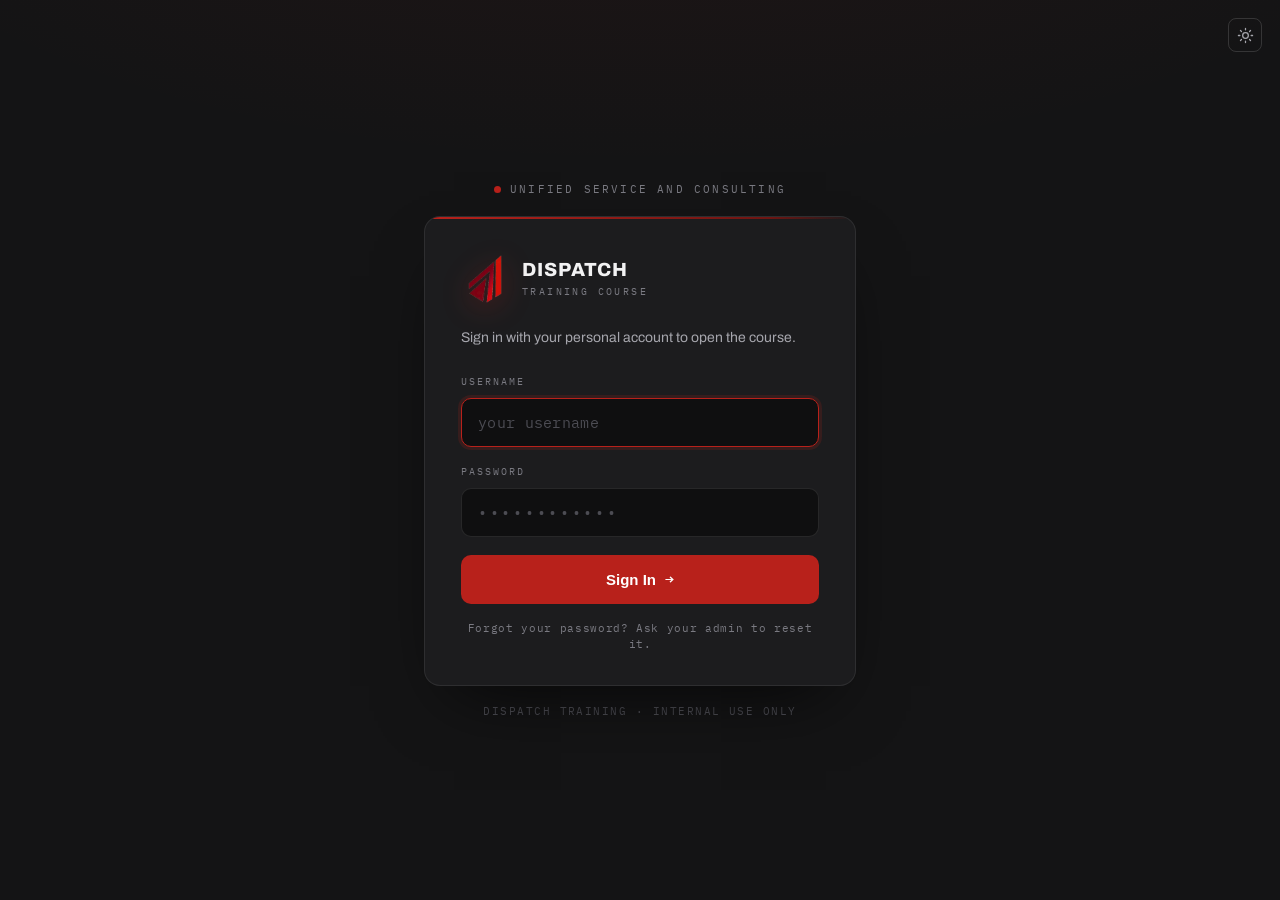
==== commit 3c7eefed: "Delete people, make or remove admins, and sign blocked people out at once - Admin page: a More menu " ====
--- a/admin.html
+++ b/admin.html
@@ -71,6 +71,11 @@
     .cred-box code{font:600 15px var(--u-mono);color:var(--u-text);background:var(--u-inset);border:1px solid var(--u-line);border-radius:6px;padding:3px 8px;margin-left:6px}
     .cred small{display:block;font-size:13px;color:var(--u-muted)}
     .pill.is-limit{color:var(--u-amber);border-color:var(--u-amber)}
+    .more>summary{list-style:none;cursor:pointer;user-select:none}
+    .more>summary::-webkit-details-marker{display:none}
+    .more[open]{flex-basis:100%;display:flex;flex-direction:column;align-items:flex-end}
+    .more__menu{display:flex;gap:8px;flex-wrap:wrap;justify-content:flex-end;margin-top:8px}
+    .btn.is-danger{color:var(--u-red-ink);border-color:rgba(var(--u-red-rgb),.5)}
     .acc h3{margin-top:14px}
     .acc-modes{display:grid;grid-template-columns:repeat(3,minmax(0,1fr));gap:10px;margin:10px 0 14px}
     .acc-mode{display:flex;gap:10px;align-items:flex-start;padding:12px 14px;border:1px solid var(--u-line-2);border-radius:12px;background:var(--u-surface);cursor:pointer;min-width:0}
@@ -316,6 +321,11 @@
           (u.is_admin ? '' : '<button type="button" class="btn btn--ghost" data-access="' + u.id + '">' + (editing ? 'Close access' : 'Access') + '</button>') +
           '<button type="button" class="btn btn--ghost" data-pw="' + u.id + '">Reset password</button>' +
           (u.is_admin ? '' : u.blocked ? '<button type="button" class="btn" data-unblock="' + u.id + '">Unblock</button>' : '<button type="button" class="btn btn--ghost" data-block="' + u.id + '">Block</button>') +
+          // Your own account has no More menu: nobody can delete themselves or drop their own admin rights.
+          (u.id === me.id ? '' : '<details class="more"><summary class="btn btn--ghost">More</summary><div class="more__menu">' +
+            (u.is_admin ? '<button type="button" class="btn btn--ghost" data-role="' + u.id + '" data-admin="0">Remove admin rights</button>'
+              : '<button type="button" class="btn btn--ghost" data-role="' + u.id + '" data-admin="1">Make admin</button>') +
+            '<button type="button" class="btn btn--ghost is-danger" data-delete="' + u.id + '">Delete account</button></div></details>') +
           '</div></td></tr>';
         if (editing) h += '<tr class="detail"><td colspan="7">' + accessEditor(u, lim) + '</td></tr>';
         if (open) h += '<tr class="detail"><td colspan="7">' + detail(s, alerts) + '</td></tr>';
@@ -427,19 +437,36 @@
       if (id) { openUser = openUser === id ? null : id; render(); return; }
       id = b.getAttribute('data-access');
       if (id || b.hasAttribute('data-acc-close')) { accessUser = id && accessUser !== id ? id : null; accessNote = null; render(); return; }
+      // Block, unblock, admin rights and delete all go through the admin-users function.
+      var act = function (body) {
+        b.disabled = true;
+        return accounts(body).then(refresh, function (err) { b.disabled = false; alert(err.message); });
+      };
+      var nameOf = function (uid) { return uname(data.users.filter(function (x) { return x.id === uid; })[0].email); };
       id = b.getAttribute('data-block');
       if (id) {
-        var u = data.users.filter(function (x) { return x.id === id; })[0];
-        var why = prompt('Block ' + uname(u.email) + '? They will not be able to open any lesson until you unblock them.\n\nReason (optional):', '');
-        if (why === null) return;
-        b.disabled = true;
-        db.from('blocked_users').insert({ user_id: id, reason: why || null }).then(function (r) { if (r.error) alert(r.error.message); return refresh(); });
+        var why = prompt('Block ' + nameOf(id) + '? They are signed out within half a minute and cannot sign in or open anything until you unblock them.\n\nReason (optional):', '');
+        if (why !== null) act({ action: 'block', user_id: id, reason: why });
         return;
       }
       id = b.getAttribute('data-unblock');
+      if (id) { act({ action: 'unblock', user_id: id }); return; }
+      id = b.getAttribute('data-role');
       if (id) {
-        b.disabled = true;
-        db.from('blocked_users').delete().eq('user_id', id).then(function (r) { if (r.error) alert(r.error.message); return refresh(); });
+        var up = b.getAttribute('data-admin') === '1';
+        if (confirm(up ? 'Make ' + nameOf(id) + ' an admin? They will see this page and all activity, and can add, block and delete people. Any access limit on them is removed.'
+          : 'Remove admin rights from ' + nameOf(id) + '? They become a trainee and lose this page.')) act({ action: 'role', user_id: id, admin: up });
+        return;
+      }
+      id = b.getAttribute('data-delete');
+      if (id) {
+        var who2 = nameOf(id);
+        var typed = prompt('Delete ' + who2 + "'s account? This cannot be undone: they are signed out, and their progress, lesson history and access settings are deleted. The activity log keeps their past events without a name.\n\nType the username to confirm:", '');
+        if (typed === null) return;
+        if (typed.trim().toLowerCase() !== who2) { alert('The username did not match, so nothing was deleted.'); return; }
+        if (openUser === id) openUser = null;
+        if (accessUser === id) accessUser = null;
+        act({ action: 'delete', user_id: id });
       }
     });
     // Access editor: the three choices, and the tick boxes (a group's top box ticks the whole group).
@@ -481,6 +508,8 @@
       var session = r.data && r.data.session;
       if (!session) { location.replace('index.html'); return; }
       me = session.user;
+      // An admin whose account is deleted or blocked by another admin is sent to the login too.
+      window.uglWatchSession(function (reason) { location.replace('index.html?out=' + reason); });
       return db.rpc('is_admin').then(function (a) {
         if (a.data !== true) { out.innerHTML = '<div class="adm-empty">This page is for admins.</div>'; return; }
         document.getElementById('people').hidden = false;
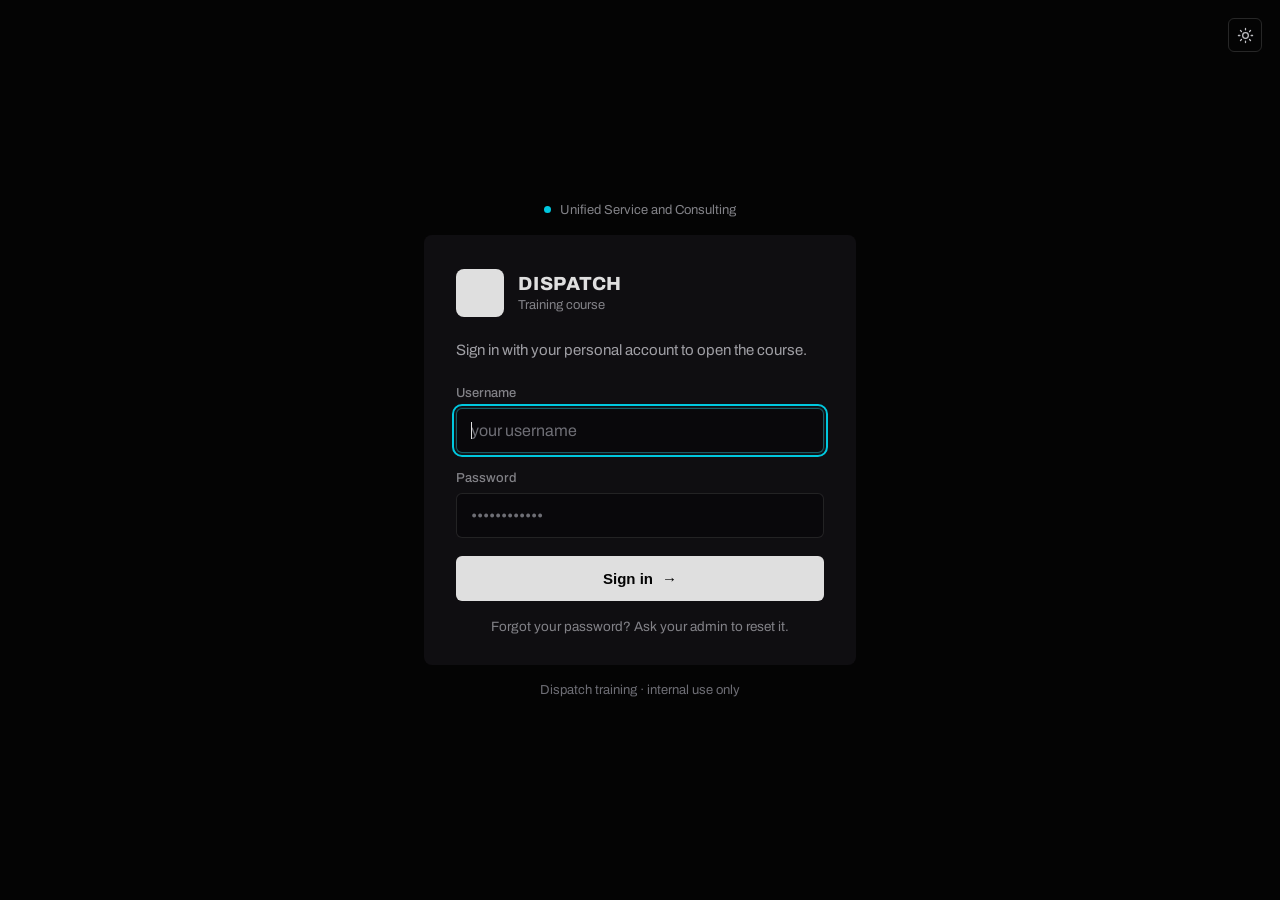
==== commit f7b25efc: "The course helper on every page, the new look everywhere, and the easier paths The robot button sits" ====
--- a/admin.html
+++ b/admin.html
@@ -15,46 +15,51 @@
   <link rel="stylesheet" href="ugl-site.css">
   <link rel="stylesheet" href="ugl-page.css">
   <style>
-    .adm-tiles{display:grid;grid-template-columns:repeat(4,minmax(0,1fr));gap:12px;margin-bottom:38px}
+    /* Follows DESIGN.md: one text face for labels (12 to 13px, sentence case), mono only for times and
+       ids, radii 8 (cards) / 6 (controls) / 4 (chips), colour only on state, no shadow or gradient. */
+    .adm-tiles{display:grid;grid-template-columns:repeat(4,minmax(0,1fr));gap:12px;margin-bottom:16px}
     .adm-tiles .stat b{font-size:28px}
-    .adm-tiles .stat.is-alert b{color:var(--u-red-ink)}
+    .adm-tiles .stat.is-alert b{color:var(--u-amber)}
     .adm-h{display:flex;align-items:baseline;justify-content:space-between;gap:12px;margin:0 0 14px}
     .adm-h h2{font-size:22px;font-weight:700;color:var(--u-text)}
-    .adm-h span{font:500 11px var(--u-mono);letter-spacing:.12em;color:var(--u-faint)}
+    .adm-h span{font-size:13px;color:var(--u-muted)}
     .adm-sec{margin-bottom:44px}
     .alerts{display:grid;gap:8px}
-    .alert{display:grid;grid-template-columns:10px minmax(0,1fr) auto;gap:12px;align-items:start;padding:12px 16px;background:var(--u-surface);border:1px solid var(--u-line);border-radius:12px}
+    .alert{display:grid;grid-template-columns:10px minmax(0,1fr) auto;gap:12px;align-items:start;padding:12px 16px;background:var(--u-surface);border-radius:var(--u-r-card)}
     .alert i{width:9px;height:9px;border-radius:50%;margin-top:6px;background:var(--u-amber)}
-    .alert.is-red i{background:var(--u-red)}
+    .alert.is-red i{background:var(--u-neg)}
     .alert b{color:var(--u-text);font-weight:700}
     .alert p{margin:0;font-size:15px;line-height:1.45;color:var(--u-text-2)}
     .alert small{display:block;margin-top:3px;font-size:13px;color:var(--u-muted)}
     .alert time{font:500 12px var(--u-mono);color:var(--u-faint);white-space:nowrap}
-    .adm-empty{padding:18px;border:1px dashed var(--u-line-2);border-radius:12px;color:var(--u-text-3);font-size:15px}
+    .adm-empty{padding:18px;border:1px dashed var(--u-line-2);border-radius:var(--u-r-card);color:var(--u-text-3);font-size:15px}
     .adm-more{margin-top:10px}
     table.adm{width:100%;border-collapse:collapse;font-size:14.5px}
-    .adm th{text-align:left;font:500 10.5px var(--u-mono);letter-spacing:.14em;color:var(--u-muted);padding:12px 14px;border-bottom:1px solid var(--u-line-2);white-space:nowrap}
+    .adm th{text-align:left;font:500 12.5px var(--u-font);color:var(--u-muted);padding:12px 14px;border-bottom:1px solid var(--u-line-2);white-space:nowrap}
     .adm td{padding:12px 14px;border-bottom:1px solid var(--u-line);color:var(--u-text-2);vertical-align:middle}
-    .adm tr.is-open td{border-bottom:none;background:rgba(var(--u-red-rgb),.04)}
+    .adm tr.is-open td{border-bottom:none;background:var(--u-surface)}
     .adm .who{font-weight:700;color:var(--u-text)}
-    .adm .who small{display:block;font:500 11px var(--u-mono);letter-spacing:.06em;color:var(--u-faint);font-weight:500}
+    .adm .who small{display:block;font-size:12px;font-weight:500;color:var(--u-muted)}
+    .adm .why{font-size:13.5px;line-height:1.4;color:var(--u-amber);max-width:260px}
+    .adm .why.is-ok{color:var(--u-faint)}
     .meter{display:flex;align-items:center;gap:10px;min-width:140px}
-    .meter span{font:500 12.5px var(--u-mono);color:var(--u-text-3);white-space:nowrap}
-    .meter i{flex:1;height:5px;border-radius:3px;background:rgba(var(--u-ov-rgb),.1);overflow:hidden}
-    .meter i b{display:block;height:100%;background:var(--u-red)}
-    .pill{display:inline-block;font:600 11px var(--u-mono);letter-spacing:.06em;padding:4px 8px;border-radius:6px;border:1px solid var(--u-line-2);color:var(--u-text-3)}
-    .pill.is-red{color:var(--u-red-ink);border-color:rgba(var(--u-red-rgb),.5);background:rgba(var(--u-red-rgb),.08)}
+    .meter span{font-size:12.5px;color:var(--u-text-3);white-space:nowrap;font-variant-numeric:tabular-nums}
+    .meter i{flex:1;height:4px;border-radius:2px;background:rgba(var(--u-ov-rgb),.1);overflow:hidden}
+    .meter i b{display:block;height:100%;background:var(--u-live)}
+    .pill{display:inline-block;font:500 12px var(--u-font);padding:3px 7px;border-radius:var(--u-r-chip);border:1px solid var(--u-line-2);color:var(--u-text-3)}
+    .pill.is-red{color:var(--u-neg);border-color:rgba(var(--u-neg-rgb),.5)}
     .pill.is-green{color:var(--u-green);border-color:rgba(var(--u-green-rgb),.45)}
+    .pill.is-limit{color:var(--u-amber);border-color:var(--u-amber)}
     .acts{display:flex;gap:8px;justify-content:flex-end;flex-wrap:wrap}
     .acts .btn{padding:7px 12px;font-size:13px}
-    .detail td{padding:4px 14px 22px;background:rgba(var(--u-red-rgb),.04)}
+    .detail td{padding:4px 14px 22px;background:var(--u-surface)}
     .detail-grid{display:grid;grid-template-columns:minmax(0,1fr) minmax(0,1.3fr);gap:22px}
     .detail h3{font-size:15px;font-weight:700;color:var(--u-text);margin:12px 0 8px}
-    .rows{display:grid;gap:0;border:1px solid var(--u-line);border-radius:10px;background:var(--u-surface);overflow:hidden}
+    .rows{display:grid;gap:0;border:1px solid var(--u-line);border-radius:var(--u-r-card);background:var(--u-surface-2);overflow:hidden}
     .rows div{display:grid;grid-template-columns:minmax(0,1fr) auto;gap:10px;padding:9px 12px;border-top:1px solid var(--u-line);font-size:14px;color:var(--u-text-2)}
     .rows div:first-child{border-top:none}
     .rows small{display:block;font-size:12.5px;color:var(--u-muted)}
-    .rows .r{color:var(--u-red-ink)}
+    .rows .r{color:var(--u-neg)}
     .rows time{font:500 11.5px var(--u-mono);color:var(--u-faint);white-space:nowrap}
     .add-user{display:grid;grid-template-columns:minmax(0,1fr) minmax(0,1.3fr);gap:4px 18px;padding:20px 22px;margin:0}
     .add-user .field{margin-bottom:12px}
@@ -62,33 +67,32 @@
     .pw-row input{flex:1;min-width:0}
     .pw-row .btn{flex-shrink:0;padding:0 14px;font-size:13.5px}
     .chk{grid-column:1/-1;display:flex;align-items:center;gap:10px;font-size:14.5px;color:var(--u-text-2);cursor:pointer;margin-bottom:14px}
-    .chk input{width:17px;height:17px;accent-color:var(--u-red)}
+    .chk input{width:17px;height:17px;accent-color:var(--u-live)}
     .add-row{grid-column:1/-1;display:flex;align-items:center;gap:14px;flex-wrap:wrap}
-    .add-err{margin:0;font-size:14px;color:var(--u-red-ink)}
-    .cred{margin-top:14px;padding:16px 18px;border:1px solid rgba(var(--u-green-rgb),.45);background:rgba(var(--u-green-rgb),.08);border-radius:12px;font-size:15px;color:var(--u-text-2)}
+    .add-err{margin:0;font-size:14px;color:var(--u-neg)}
+    .cred{margin-top:14px;padding:16px 18px;border:1px solid rgba(var(--u-green-rgb),.45);border-radius:var(--u-r-card);font-size:15px;color:var(--u-text-2)}
     .cred b{color:var(--u-text)}
     .cred-box{display:flex;align-items:center;gap:10px 22px;flex-wrap:wrap;margin:10px 0 8px}
-    .cred-box code{font:600 15px var(--u-mono);color:var(--u-text);background:var(--u-inset);border:1px solid var(--u-line);border-radius:6px;padding:3px 8px;margin-left:6px}
+    .cred-box code{font:600 15px var(--u-mono);color:var(--u-text);background:var(--u-inset);border:1px solid var(--u-line);border-radius:var(--u-r-ctl);padding:3px 8px;margin-left:6px}
     .cred small{display:block;font-size:13px;color:var(--u-muted)}
-    .pill.is-limit{color:var(--u-amber);border-color:var(--u-amber)}
     .more>summary{list-style:none;cursor:pointer;user-select:none}
     .more>summary::-webkit-details-marker{display:none}
     .more[open]{flex-basis:100%;display:flex;flex-direction:column;align-items:flex-end}
     .more__menu{display:flex;gap:8px;flex-wrap:wrap;justify-content:flex-end;margin-top:8px}
-    .btn.is-danger{color:var(--u-red-ink);border-color:rgba(var(--u-red-rgb),.5)}
+    .btn.is-danger{color:var(--u-neg);border-color:rgba(var(--u-neg-rgb),.5)}
     .acc h3{margin-top:14px}
     .acc-modes{display:grid;grid-template-columns:repeat(3,minmax(0,1fr));gap:10px;margin:10px 0 14px}
-    .acc-mode{display:flex;gap:10px;align-items:flex-start;padding:12px 14px;border:1px solid var(--u-line-2);border-radius:12px;background:var(--u-surface);cursor:pointer;min-width:0}
-    .acc-mode.is-on{border-color:rgba(var(--u-red-rgb),.55);background:rgba(var(--u-red-rgb),.07)}
-    .acc-mode input,.acc-group input{accent-color:var(--u-red);width:16px;height:16px;margin:2px 0 0;flex-shrink:0}
+    .acc-mode{display:flex;gap:10px;align-items:flex-start;padding:12px 14px;border:1px solid var(--u-line-2);border-radius:var(--u-r-card);background:var(--u-surface-2);cursor:pointer;min-width:0}
+    .acc-mode.is-on{border-color:var(--u-live)}
+    .acc-mode input,.acc-group input{accent-color:var(--u-live);width:16px;height:16px;margin:2px 0 0;flex-shrink:0}
     .acc-mode b{display:block;font-size:14.5px;color:var(--u-text)}
     .acc-mode small{display:block;margin-top:2px;font-size:13px;line-height:1.4;color:var(--u-muted)}
     .acc-pick{display:grid;grid-template-columns:repeat(auto-fill,minmax(250px,1fr));gap:12px;margin-bottom:14px}
-    .acc-group{padding:10px 14px 8px;border:1px solid var(--u-line);border-radius:12px;background:var(--u-surface)}
+    .acc-group{padding:10px 14px 8px;border:1px solid var(--u-line);border-radius:var(--u-r-card);background:var(--u-surface-2)}
     .acc-group label{display:flex;gap:9px;align-items:flex-start;padding:4px 0;font-size:14px;line-height:1.35;color:var(--u-text-2);cursor:pointer}
-    .acc-group label.acc-all{padding-bottom:8px;margin-bottom:4px;border-bottom:1px solid var(--u-line);font:600 10.5px/1.6 var(--u-mono);letter-spacing:.12em;color:var(--u-muted)}
+    .acc-group label.acc-all{padding-bottom:8px;margin-bottom:4px;border-bottom:1px solid var(--u-line);font:600 13px/1.6 var(--u-font);color:var(--u-muted)}
     .acc-row{display:flex;align-items:center;gap:12px;flex-wrap:wrap}
-    .acc-msg{margin:0;font-size:14px;color:var(--u-red-ink)}
+    .acc-msg{margin:0;font-size:14px;color:var(--u-neg)}
     .acc-msg.is-ok{color:var(--u-green)}
     @media(max-width:860px){.add-user{grid-template-columns:1fr}.acc-modes{grid-template-columns:1fr}}
     @media(max-width:860px){.adm-tiles{grid-template-columns:repeat(2,minmax(0,1fr))}.detail-grid{grid-template-columns:1fr}}
@@ -99,31 +103,31 @@
     <header class="topbar">
       <div class="topbar__brand">
         <img class="topbar__mark" src="assets/unified-logo-icon.png" alt="Unified Service and Consulting">
-        <div><span class="topbar__title">DISPATCH</span><span class="topbar__sub">/ ADMIN</span></div>
+        <div><span class="topbar__title">DISPATCH</span><span class="topbar__sub">/ Admin</span></div>
       </div>
       <div class="topbar__right">
         <button type="button" class="theme-btn"></button>
-        <a class="back" href="index.html">← COURSE</a>
+        <a class="back" href="index.html">← Course</a>
       </div>
     </header>
     <main class="page page--wide">
       <section class="page-hero">
-        <div class="eyebrow"><i></i>ADMIN · ACTIVITY &amp; SECURITY</div>
-        <h1>Trainee activity</h1>
-        <p class="lead">What each trainee marked as read, what they actually opened and for how long, and anything that looked like copying, scraping or an AI tool. Last 30 days. Use <b>Access</b> on a person's row to limit what they can open.</p>
+        <div class="eyebrow"><i></i>Activity and security</div>
+        <h1>Trainees</h1>
+        <p class="lead">Who needs a nudge comes first. Then what each trainee marked as read, what they actually opened and for how long, and anything that looked like copying, scraping or an AI tool. Last 30 days. Use <b>Access</b> on a person's row to limit what they can open.</p>
         <div class="chips"><button type="button" class="btn btn--ghost" id="refresh">Refresh</button></div>
       </section>
+      <div id="out"><p class="note">Loading…</p></div>
       <section class="adm-sec" id="people" hidden>
-        <div class="adm-h"><h2>Add a person</h2><span>USERNAME AND PASSWORD · NO EMAIL NEEDED</span></div>
+        <div class="adm-h"><h2>Add a person</h2><span>Username and password, no email needed</span></div>
         <form class="card add-user" id="add-user" autocomplete="off" novalidate>
-          <div class="field"><label for="nu-name">USERNAME</label><input id="nu-name" type="text" placeholder="e.g. omar" autocapitalize="none" autocomplete="off" spellcheck="false" maxlength="32"></div>
-          <div class="field"><label for="nu-pass">PASSWORD</label><div class="pw-row"><input id="nu-pass" type="text" autocomplete="new-password" spellcheck="false" maxlength="72" placeholder="at least 8 characters"><button type="button" class="btn btn--ghost" id="nu-gen">Generate</button></div></div>
+          <div class="field"><label for="nu-name">Username</label><input id="nu-name" type="text" placeholder="e.g. omar" autocapitalize="none" autocomplete="off" spellcheck="false" maxlength="32"></div>
+          <div class="field"><label for="nu-pass">Password</label><div class="pw-row"><input id="nu-pass" type="text" autocomplete="new-password" spellcheck="false" maxlength="72" placeholder="at least 8 characters"><button type="button" class="btn btn--ghost" id="nu-gen">Generate</button></div></div>
           <label class="chk"><input type="checkbox" id="nu-admin"> Make this person an admin (they can see this page and add people)</label>
           <div class="add-row"><button class="btn" type="submit" id="nu-go">Add person</button><p class="add-err" id="nu-err" role="alert"></p></div>
         </form>
         <div id="notice"></div>
       </section>
-      <div id="out"><p class="note">Loading…</p></div>
     </main>
   </div>
   <script src="vendor/supabase.min.js"></script>
@@ -131,6 +135,7 @@
   <script src="ugl-catalog.js"></script>
   <script src="ugl-auth.js"></script>
   <script src="ugl-theme.js"></script>
+  <script src="ugl-assist.js" defer></script>
   <script>
   (function () {
     var db = window.uglDb, cat = window.UGL_CATALOG, dom = '@' + window.UGL_CONFIG.userDomain;
@@ -206,6 +211,7 @@
         else if (e.kind === 'print') t = 'Tried to print';
         else if (e.kind === 'save') t = x.key === 'u' ? 'Tried to view the page source' : 'Tried to save the page';
         else if (e.kind === 'view' && x.noInput === true) { t = 'Page open ' + dur(num(x.secs)) + ' with no mouse, keyboard, touch or scrolling (possible AI agent)'; red = true; }
+        else if (e.kind === 'auto-block') { t = 'Account blocked automatically: ' + String(x.why || x.reason || 'security rule') + ' Unblock restores it.'; red = true; }
         if (t) list.push({ at: e.at, user: e.user_id, red: red, text: t, where: e.module, ua: e.ua, ip: e.ip });
       });
       return list.sort(function (a, b) { return a.at < b.at ? 1 : -1; });
@@ -232,10 +238,10 @@
     // The content gateway enforces them; the course menu only shows what is open.
     function allows(lim, it) { return !lim || (lim.mode === 'tools' ? it.section === 'tools' : (lim.items || []).indexOf(it.id) >= 0); }
     function accessPill(lim) {
-      if (!lim) return '<span class="pill">EVERYTHING</span>';
-      if (lim.mode === 'tools') return '<span class="pill is-limit">TOOLS ONLY</span>';
+      if (!lim) return '<span class="pill">Everything</span>';
+      if (lim.mode === 'tools') return '<span class="pill is-limit">Tools only</span>';
       var names = PICK.filter(function (i) { return allows(lim, i); }).map(function (i) { return i.title; });
-      return '<span class="pill is-limit" title="' + esc(names.join(', ')) + '">' + names.length + (names.length === 1 ? ' ITEM' : ' ITEMS') + '</span>';
+      return '<span class="pill is-limit" title="' + esc(names.join(', ')) + '">' + names.length + (names.length === 1 ? ' item' : ' items') + '</span>';
     }
     function accessEditor(u, lim) {
       var mode = !lim ? 'all' : lim.mode, name = esc(uname(u.email));
@@ -247,13 +253,13 @@
         return '<label class="acc-mode' + (m[0] === mode ? ' is-on' : '') + '"><input type="radio" name="acc-mode" value="' + m[0] + '"' + (m[0] === mode ? ' checked' : '') + '>' +
           '<span><b>' + m[1] + '</b><small>' + m[2] + '</small></span></label>';
       }).join('');
-      var groups = cat.tracks.map(function (t) { return { k: 'COURSE · ' + t.title, items: PICK.filter(function (i) { return i.section === 'course' && i.track === t.id; }) }; })
-        .concat(cat.toolGroups.map(function (g) { return { k: 'TOOLS · ' + g.title, items: PICK.filter(function (i) { return i.section === 'tools' && i.group === g.id; }) }; }))
-        .concat([{ k: 'SIMULATOR', items: PICK.filter(function (i) { return i.section === 'simulator'; }) }]);
+      var groups = cat.tracks.map(function (t) { return { k: 'Course · ' + t.title, items: PICK.filter(function (i) { return i.section === 'course' && i.track === t.id; }) }; })
+        .concat(cat.toolGroups.map(function (g) { return { k: 'Tools · ' + g.title, items: PICK.filter(function (i) { return i.section === 'tools' && i.group === g.id; }) }; }))
+        .concat([{ k: 'Simulator', items: PICK.filter(function (i) { return i.section === 'simulator'; }) }]);
       var picked = mode === 'custom' ? lim.items || [] : [];
       var pick = groups.filter(function (g) { return g.items.length; }).map(function (g) {
         var on = g.items.filter(function (i) { return picked.indexOf(i.id) >= 0; }).length;
-        return '<div class="acc-group"><label class="acc-all"><input type="checkbox" data-acc-all' + (on === g.items.length ? ' checked' : '') + (on && on < g.items.length ? ' data-mixed' : '') + '>' + esc(g.k.toUpperCase()) + '</label>' +
+        return '<div class="acc-group"><label class="acc-all"><input type="checkbox" data-acc-all' + (on === g.items.length ? ' checked' : '') + (on && on < g.items.length ? ' data-mixed' : '') + '>' + esc(g.k) + '</label>' +
           g.items.map(function (i) {
             return '<label><input type="checkbox" name="acc-item" value="' + esc(i.id) + '"' + (picked.indexOf(i.id) >= 0 ? ' checked' : '') + '>' + esc(i.title) + '</label>';
           }).join('') + '</div>';
@@ -286,13 +292,73 @@
       var alerts7 = alerts.filter(function (a) { return new Date(a.at) > week; }).length;
       var trainees = d.users.filter(function (u) { return !u.is_admin; }).length;
 
-      var h = '<div class="adm-tiles">' +
-        '<div class="stat"><small>TRAINEES</small><b>' + trainees + '</b><span>' + d.users.length + ' accounts in total</span></div>' +
-        '<div class="stat"><small>LESSONS OPENED</small><b>' + opens7 + '</b><span>last 7 days</span></div>' +
-        '<div class="stat"><small>TIME IN LESSONS</small><b>' + dur(secs7) + '</b><span>last 7 days, everyone</span></div>' +
-        '<div class="stat' + (alerts7 ? ' is-alert' : '') + '"><small>ALERTS</small><b>' + alerts7 + '</b><span>last 7 days</span></div></div>';
-
-      h += '<section class="adm-sec"><div class="adm-h"><h2>Alerts</h2><span>FAILED SIGN-INS, BLOCKED REQUESTS, COPY ATTEMPTS</span></div>';
+      // Who needs a nudge, and why, in one line: never started, quiet for a week, or a drill set with
+      // three or more misses (the best round per stop counts, so one bad first try is not held against them).
+      var drills = {};
+      d.events.forEach(function (e) {
+        if (e.kind !== 'drill' || !e.detail || !by[e.user_id]) return;
+        var x = e.detail, k = String(x.stop || e.module || ''), r = num(x.right), n = num(x.n);
+        if (!n) return;
+        var u = drills[e.user_id] || (drills[e.user_id] = {});
+        if (!u[k] || r > u[k].right) u[k] = { right: r, n: n };
+      });
+      var now = Date.now();
+      Object.keys(by).forEach(function (id) {
+        var s = by[id], lim = d.limits[id] || null;
+        s.why = '';
+        if (s.u.is_admin) return;
+        var course = COURSE.filter(function (i) { return allows(lim, i); });
+        var finished = course.length && course.every(function (i) { return s.marks[i.id]; });
+        var missed = Object.keys(drills[id] || {}).map(function (k) { var x = drills[id][k]; return { k: k, miss: x.n - x.right, n: x.n }; })
+          .filter(function (x) { return x.miss >= 3; }).sort(function (a, b) { return b.miss - a.miss; })[0];
+        if (s.u.blocked) return;
+        if (!s.u.last_sign_in_at) s.why = 'Never signed in';
+        else if (!s.last && !Object.keys(s.marks).length) s.why = 'Signed in but never opened a lesson';
+        else if (missed) s.why = 'Missed ' + missed.miss + ' of ' + missed.n + ' drills at ' + title(missed.k);
+        else if (!finished && (!s.last || now - new Date(s.last) > 7 * DAY)) s.why = 'No activity for ' + (s.last ? Math.floor((now - new Date(s.last)) / DAY) + ' days' : 'a week or more');
+      });
+      var nudges = Object.keys(by).filter(function (id) { return by[id].why; }).length;
+
+      // The trainee table comes first: the people who need a nudge at the top, then everyone by last activity.
+      var h = '<section class="adm-sec"><div class="adm-h"><h2>Trainees</h2><span>' + trainees + (trainees === 1 ? ' trainee' : ' trainees') + ' · ' + COURSE.length + ' course lessons' +
+        (nudges ? ' · ' + nudges + (nudges === 1 ? ' needs' : ' need') + ' a nudge' : '') + '</span></div><div class="tbl-wrap"><table class="adm"><thead><tr>' +
+        '<th>User</th><th>Nudge</th><th>Can open</th><th>Marked as read</th><th>Last opened</th><th>Time, 7 days</th><th>Alerts, 7 days</th><th></th></tr></thead><tbody>';
+      d.users.slice().sort(function (a, b) {
+        var na = by[a.id].why ? 1 : 0, nb = by[b.id].why ? 1 : 0;
+        if (na !== nb) return nb - na;
+        return (by[b.id].last || '') > (by[a.id].last || '') ? 1 : -1;
+      }).forEach(function (u) {
+        var s = by[u.id], lim = d.limits[u.id] || null, open = openUser === u.id, editing = accessUser === u.id;
+        // Progress counts only the lessons this person is allowed to open.
+        var course = COURSE.filter(function (i) { return allows(lim, i); }), done = course.filter(function (i) { return s.marks[i.id]; }).length;
+        h += '<tr' + (open || editing ? ' class="is-open"' : '') + '><td class="who">' + esc(uname(u.email)) + '<small>' + (u.is_admin ? 'Admin' : 'Trainee') + (u.blocked ? ' · blocked' : '') +
+          (u.last_sign_in_at ? ' · signed in ' + esc(when(u.last_sign_in_at)) : ' · never signed in') + '</small></td>' +
+          '<td class="why' + (s.why ? '' : ' is-ok') + '">' + (s.why ? esc(s.why) : u.is_admin ? '' : u.blocked ? 'Blocked' : 'On track') + '</td>' +
+          '<td>' + accessPill(lim) + '</td>' +
+          '<td>' + (course.length ? '<div class="meter"><i><b style="width:' + Math.round(done / course.length * 100) + '%"></b></i><span>' + done + ' / ' + course.length + '</span></div>' : '<span class="pill">No lessons</span>') + '</td>' +
+          '<td>' + (s.last ? esc(when(s.last)) : '<span class="pill">Nothing yet</span>') + '</td><td>' + dur(s.secs7) + '</td>' +
+          '<td>' + (s.alerts7 ? '<span class="pill is-red">' + s.alerts7 + '</span>' : '<span class="pill is-green">None</span>') + '</td>' +
+          '<td><div class="acts"><button type="button" class="btn btn--ghost" data-detail="' + u.id + '">' + (open ? 'Hide' : 'Details') + '</button>' +
+          (u.is_admin ? '' : '<button type="button" class="btn btn--ghost" data-access="' + u.id + '">' + (editing ? 'Close access' : 'Access') + '</button>') +
+          '<button type="button" class="btn btn--ghost" data-pw="' + u.id + '">Reset password</button>' +
+          (u.is_admin ? '' : u.blocked ? '<button type="button" class="btn" data-unblock="' + u.id + '">Unblock</button>' : '<button type="button" class="btn btn--ghost" data-block="' + u.id + '">Block</button>') +
+          // Your own account has no More menu: nobody can delete themselves or drop their own admin rights.
+          (u.id === me.id ? '' : '<details class="more"><summary class="btn btn--ghost">More</summary><div class="more__menu">' +
+            (u.is_admin ? '<button type="button" class="btn btn--ghost" data-role="' + u.id + '" data-admin="0">Remove admin rights</button>'
+              : '<button type="button" class="btn btn--ghost" data-role="' + u.id + '" data-admin="1">Make admin</button>') +
+            '<button type="button" class="btn btn--ghost is-danger" data-delete="' + u.id + '">Delete account</button></div></details>') +
+          '</div></td></tr>';
+        if (editing) h += '<tr class="detail"><td colspan="8">' + accessEditor(u, lim) + '</td></tr>';
+        if (open) h += '<tr class="detail"><td colspan="8">' + detail(s, alerts) + '</td></tr>';
+      });
+      h += '</tbody></table></div></section>';
+
+      h += '<section class="adm-sec"><div class="adm-h"><h2>Alerts</h2><span>Failed sign-ins, blocked requests, copy attempts</span></div>';
+      h += '<div class="adm-tiles">' +
+        '<div class="stat"><small>Trainees</small><b>' + trainees + '</b><span>' + d.users.length + ' accounts in total</span></div>' +
+        '<div class="stat"><small>Lessons opened</small><b>' + opens7 + '</b><span>last 7 days</span></div>' +
+        '<div class="stat"><small>Time in lessons</small><b>' + dur(secs7) + '</b><span>last 7 days, everyone</span></div>' +
+        '<div class="stat' + (alerts7 ? ' is-alert' : '') + '"><small>Alerts</small><b>' + alerts7 + '</b><span>last 7 days</span></div></div>';
       if (!alerts.length) h += '<div class="adm-empty">Nothing suspicious in the last 30 days.</div>';
       else {
         h += '<div class="alerts">' + alerts.slice(0, showAll ? alerts.length : 12).map(function (a) {
@@ -304,33 +370,6 @@
         if (alerts.length > 12) h += '<div class="adm-more"><button type="button" class="btn btn--ghost" id="more">' + (showAll ? 'Show fewer' : 'Show all ' + alerts.length) + '</button></div>';
       }
       h += '</section>';
-
-      h += '<section class="adm-sec"><div class="adm-h"><h2>Trainees</h2><span>' + COURSE.length + ' COURSE LESSONS</span></div><div class="tbl-wrap"><table class="adm"><thead><tr>' +
-        '<th>USER</th><th>CAN OPEN</th><th>MARKED AS READ</th><th>LAST OPENED</th><th>TIME (7 DAYS)</th><th>ALERTS (7 DAYS)</th><th></th></tr></thead><tbody>';
-      d.users.slice().sort(function (a, b) { return (by[b.id].last || '') > (by[a.id].last || '') ? 1 : -1; }).forEach(function (u) {
-        var s = by[u.id], lim = d.limits[u.id] || null, open = openUser === u.id, editing = accessUser === u.id;
-        // Progress counts only the lessons this person is allowed to open.
-        var course = COURSE.filter(function (i) { return allows(lim, i); }), done = course.filter(function (i) { return s.marks[i.id]; }).length;
-        h += '<tr' + (open || editing ? ' class="is-open"' : '') + '><td class="who">' + esc(uname(u.email)) + '<small>' + (u.is_admin ? 'ADMIN' : 'TRAINEE') +
-          (u.last_sign_in_at ? ' · SIGNED IN ' + esc(when(u.last_sign_in_at).toUpperCase()) : ' · NEVER SIGNED IN') + '</small></td>' +
-          '<td>' + accessPill(lim) + '</td>' +
-          '<td>' + (course.length ? '<div class="meter"><i><b style="width:' + Math.round(done / course.length * 100) + '%"></b></i><span>' + done + ' / ' + course.length + '</span></div>' : '<span class="pill">NO LESSONS</span>') + '</td>' +
-          '<td>' + (s.last ? esc(when(s.last)) : '<span class="pill">NOTHING YET</span>') + '</td><td>' + dur(s.secs7) + '</td>' +
-          '<td>' + (s.alerts7 ? '<span class="pill is-red">' + s.alerts7 + '</span>' : '<span class="pill is-green">NONE</span>') + '</td>' +
-          '<td><div class="acts"><button type="button" class="btn btn--ghost" data-detail="' + u.id + '">' + (open ? 'Hide' : 'Details') + '</button>' +
-          (u.is_admin ? '' : '<button type="button" class="btn btn--ghost" data-access="' + u.id + '">' + (editing ? 'Close access' : 'Access') + '</button>') +
-          '<button type="button" class="btn btn--ghost" data-pw="' + u.id + '">Reset password</button>' +
-          (u.is_admin ? '' : u.blocked ? '<button type="button" class="btn" data-unblock="' + u.id + '">Unblock</button>' : '<button type="button" class="btn btn--ghost" data-block="' + u.id + '">Block</button>') +
-          // Your own account has no More menu: nobody can delete themselves or drop their own admin rights.
-          (u.id === me.id ? '' : '<details class="more"><summary class="btn btn--ghost">More</summary><div class="more__menu">' +
-            (u.is_admin ? '<button type="button" class="btn btn--ghost" data-role="' + u.id + '" data-admin="0">Remove admin rights</button>'
-              : '<button type="button" class="btn btn--ghost" data-role="' + u.id + '" data-admin="1">Make admin</button>') +
-            '<button type="button" class="btn btn--ghost is-danger" data-delete="' + u.id + '">Delete account</button></div></details>') +
-          '</div></td></tr>';
-        if (editing) h += '<tr class="detail"><td colspan="7">' + accessEditor(u, lim) + '</td></tr>';
-        if (open) h += '<tr class="detail"><td colspan="7">' + detail(s, alerts) + '</td></tr>';
-      });
-      h += '</tbody></table></div></section>';
       out.innerHTML = h;
       out.querySelectorAll('[data-mixed]').forEach(function (x) { x.indeterminate = true; });
     }
@@ -340,10 +379,23 @@
       var ids = Object.keys(s.mods).concat(Object.keys(s.marks).filter(function (k) { return !s.mods[k]; }));
       var mods = ids.map(function (k) { return { id: k, m: s.mods[k], mark: s.marks[k] }; })
         .sort(function (a, b) { var x = a.m ? a.m.last : a.mark, y = b.m ? b.m.last : b.mark; return x < y ? 1 : -1; });
+      // Drill results per stop: the best finished set (first-try score), from the 'drill' events.
+      var drills = {};
+      data.events.forEach(function (e) {
+        if (e.user_id !== s.u.id || e.kind !== 'drill') return;
+        var x = e.detail || {}, k = String(x.stop || e.module || ''), r = num(x.right), n = num(x.n);
+        if (!n) return;
+        drills[k] = drills[k] || { tries: 0, best: -1 };
+        drills[k].tries++;
+        if (r > drills[k].best) { drills[k].best = r; drills[k].n = n; drills[k].missed = Array.isArray(x.missed) ? x.missed.map(num).filter(Boolean) : []; }
+      });
+      Object.keys(drills).forEach(function (k) { if (ids.indexOf(k) < 0) { ids.push(k); mods.push({ id: k }); } });
       var lessons = mods.length ? mods.map(function (x) {
         var mark = x.mark ? '<b class="ok">✓ Marked read ' + esc(when(x.mark)) + '</b>' : ITEM[x.id] && ITEM[x.id].section === 'course' ? 'Not marked as read' : 'Tool';
         var opened = x.m ? 'Opened ' + x.m.n + (x.m.n > 1 ? ' times' : ' time') + ' · ' + dur(x.m.secs) + ' reading' : '<span class="r">Never opened</span>';
-        return '<div><span>' + esc(title(x.id)) + '<small>' + mark + ' · ' + opened + '</small></span><time>' + (x.m ? esc(when(x.m.last)) : '') + '</time></div>';
+        var dr = drills[x.id], drill = dr ? ' · <b class="' + (dr.best === dr.n ? 'ok' : dr.best * 2 < dr.n ? 'r' : '') + '">Drills ' + dr.best + ' / ' + dr.n + ' first try</b>' +
+          (dr.missed.length ? ' (missed ' + dr.missed.join(', ') + ')' : '') + (dr.tries > 1 ? ' · ' + dr.tries + ' rounds' : '') : '';
+        return '<div><span>' + esc(title(x.id)) + '<small>' + mark + ' · ' + opened + drill + '</small></span><time>' + (x.m ? esc(when(x.m.last)) : '') + '</time></div>';
       }).join('') : '<div><span>No lessons opened or marked yet.</span></div>';
       var acts = [];
       data.access.forEach(function (a) {
@@ -351,9 +403,10 @@
         acts.push({ at: a.at, red: !a.allowed, text: a.allowed ? 'Opened ' + title(a.module) : (REASON[a.reason] || a.reason) + ' · ' + title(a.module), ua: a.ua, ip: a.ip });
       });
       data.events.forEach(function (e) {
-        if (e.user_id !== s.u.id || e.kind !== 'view') return;
+        if (e.user_id !== s.u.id) return;
         var x = e.detail || {};
-        acts.push({ at: e.at, red: x.noInput === true, text: 'Read ' + title(e.module) + ' for ' + dur(num(x.secs)) + (x.noInput === true ? ' with no input' : ''), ua: e.ua, ip: e.ip });
+        if (e.kind === 'view') acts.push({ at: e.at, red: x.noInput === true, text: 'Read ' + title(e.module) + ' for ' + dur(num(x.secs)) + (x.noInput === true ? ' with no input' : ''), ua: e.ua, ip: e.ip });
+        else if (e.kind === 'drill') acts.push({ at: e.at, red: num(x.right) * 2 < num(x.n), text: 'Finished the drills of ' + title(String(x.stop || e.module || '')) + ': ' + num(x.right) + ' of ' + num(x.n) + ' right on the first try', ua: e.ua, ip: e.ip });
       });
       alerts.forEach(function (a) { if (a.user === s.u.id && !/^Blocked|^Asked|^Marked/.test(a.text)) acts.push({ at: a.at, red: a.red, text: a.text, ua: a.ua, ip: a.ip }); });
       Object.keys(s.marks).forEach(function (k) { acts.push({ at: s.marks[k], red: false, text: 'Marked ' + title(k) + ' as read', ua: '', ip: '' }); });
--- a/ugl-site.css
+++ b/ugl-site.css
@@ -1,139 +1,148 @@
-/* Palette: warm graphite neutrals + the logo's crimson. Every color on the site comes from here. */
+/* Palette: jet black, royal amethyst, electric cyan. Black is the ground and the surfaces are lightness steps
+   above it; amethyst is the brand field (the gate, the stop hero, the next-stop block, the helper); cyan is the one
+   live hue: progress, the current marker, focus, links. Buttons and tabs stay neutral. Every colour comes from here.
+   DESIGN.md explains the rules. */
 :root{
   color-scheme:dark;
   --u-ov-rgb:255,255,255;
-  --u-bg:#141415; --u-bg-deep:#101011; --u-bar:rgba(20,20,21,.88);
-  --u-surface:#1c1c1e; --u-surface-2:#232326; --u-inset:#0f0f10;
-  --u-line:rgba(var(--u-ov-rgb),.08); --u-line-2:rgba(var(--u-ov-rgb),.14);
-  --u-text:#f2f2f3; --u-text-2:#cfcfd3; --u-text-3:#a6a6ad; --u-muted:#8a8a91; --u-faint:#686870; --u-faint-2:#4c4c53;
-  --u-red:#b8211b; --u-red-hi:#cc2e27; --u-red-ink:#e8655c; --u-red-deep:#6e1512; --u-red-rgb:184,33,27;
-  --u-green:#5bb583; --u-green-deep:#1f4a33; --u-green-rgb:91,181,131;
-  --u-amber:#d6a64e; --u-blue:#4a93c7; --u-blue-deep:#245b80; --u-tg-in:#1f2429; --u-tg-out:#28506c; --u-tg-bg:#121619;
+  --u-bg:#050505; --u-bg-deep:#000000; --u-bar:#050505;
+  --u-surface:#121014; --u-surface-2:#1c191f; --u-inset:#0b0a0d;
+  --u-line:rgba(var(--u-ov-rgb),.09); --u-line-2:rgba(var(--u-ov-rgb),.16);
+  --u-text:#ffffff; --u-text-2:#dcdce0; --u-text-3:#b7b7bd; --u-muted:#95959b; --u-faint:#7e7e86; --u-faint-2:#4a4a52;
+  --u-acc:#3b0a6b; --u-acc-hi:#4b1288; --u-acc-ink:#cdb0ff; --u-acc-deep:#22063f; --u-acc-rgb:59,10,107;
+  --u-live:#00e5ff; --u-live-ink:#00e5ff; --u-live-rgb:0,229,255;
+  --u-primary:#ffffff; --u-primary-ink:#050505;
+  --u-green:#4fc98a; --u-green-deep:#173826; --u-green-rgb:79,201,138;
+  --u-neg:#ff7a7a; --u-neg-rgb:255,122,122;
+  --u-amber:#e2b35a; --u-blue:#5aa0d6; --u-blue-deep:#245b80; --u-tg-in:#1a1a1f; --u-tg-out:#223b4d; --u-tg-bg:#0d0f12;
   --u-font:'Archivo',system-ui,-apple-system,'Segoe UI',sans-serif;
   --u-mono:'IBM Plex Mono',ui-monospace,Menlo,Consolas,monospace;
-}
-
-/* Light theme: the decks' warm paper palette. Switched with the sun/moon button (ugl-theme.js). */
+  --u-r-card:8px; --u-r-ctl:6px; --u-r-chip:4px;
+  --ease-out:cubic-bezier(.23,1,.32,1); --ease-drawer:cubic-bezier(.32,.72,0,1);
+}
+
+/* Light theme: cool paper with the same amethyst and a darker cyan that holds its contrast on white. */
 :root[data-theme="light"]{
   color-scheme:light;
   --u-ov-rgb:0,0,0;
-  --u-bg:#EFE7D7; --u-bg-deep:#E6DCC7; --u-bar:rgba(239,231,215,.92);
-  --u-surface:#FBF7EE; --u-surface-2:#FFFDF8; --u-inset:#F6F0E3;
-  --u-text:#2B2620; --u-text-2:#3D372F; --u-text-3:#544D41; --u-muted:#6E6556; --u-faint:#8C8270; --u-faint-2:#A79D8A;
-  --u-red:#B5302B; --u-red-hi:#9F2824; --u-red-ink:#A32A24; --u-red-deep:#8E2620; --u-red-rgb:181,48,43;
-  --u-green:#3E7F5C; --u-green-deep:#3E7F5C; --u-green-rgb:62,127,92;
-  --u-amber:#9C7327; --u-blue:#2F6F8F; --u-blue-deep:#2F6F8F; --u-tg-in:#FFFFFF; --u-tg-out:#D6E7F1; --u-tg-bg:#E7E0D1;
+  --u-bg:#f4f3f7; --u-bg-deep:#ebe9f0; --u-bar:#f4f3f7;
+  --u-surface:#ffffff; --u-surface-2:#f8f7fb; --u-inset:#edebf2;
+  --u-text:#121216; --u-text-2:#34333a; --u-text-3:#4e4d55; --u-muted:#64636b; --u-faint:#6b6a72; --u-faint-2:#c6c5cd;
+  --u-acc:#3b0a6b; --u-acc-hi:#4b1288; --u-acc-ink:#3b0a6b; --u-acc-deep:#2a0750; --u-acc-rgb:59,10,107;
+  --u-live:#00c2d8; --u-live-ink:#00788a; --u-live-rgb:0,194,216;
+  --u-primary:#121216; --u-primary-ink:#ffffff;
+  --u-green:#1f7a4d; --u-green-deep:#1f7a4d; --u-green-rgb:31,122,77;
+  --u-neg:#b3261e; --u-neg-rgb:179,38,30;
+  --u-amber:#8a6420; --u-blue:#2f6f8f; --u-blue-deep:#2f6f8f; --u-tg-in:#ffffff; --u-tg-out:#d8e8f0; --u-tg-bg:#e9e7ee;
 }
 
 *,*::before,*::after{box-sizing:border-box;margin:0;padding:0}
 [hidden]{display:none!important}
 html,body{min-height:100%;background:var(--u-bg);-webkit-font-smoothing:antialiased;text-rendering:optimizeLegibility}
 body{font-family:var(--u-font);color:var(--u-text)}
-.app-shell{min-height:100vh;background:linear-gradient(180deg,rgba(var(--u-red-rgb),.05),rgba(var(--u-red-rgb),0) 360px),var(--u-bg)}
-.course{display:none;min-height:100vh;animation:ugl-fade-in .35s ease both}
+.app-shell{min-height:100vh;background:var(--u-bg)}
+.course{display:none;min-height:100vh}
 body.ugl-unlocked .course{display:block}
-@keyframes ugl-fade-in{from{opacity:0}to{opacity:1}}
-
-/* ---- top bar ---- */
-.topbar{display:flex;align-items:center;justify-content:space-between;gap:18px;padding:14px 32px;border-bottom:1px solid var(--u-line);
-  position:sticky;top:env(safe-area-inset-top,0px);background:var(--u-bar);backdrop-filter:blur(10px);z-index:5}
+:focus-visible{outline:2px solid var(--u-live);outline-offset:2px}
+
+/* ---- top bar: one ground, a 1px rule, the wordmark as the only tracked label on the site ---- */
+.topbar{display:flex;align-items:center;justify-content:space-between;gap:18px;padding:12px 32px;border-bottom:1px solid var(--u-line);
+  position:sticky;top:env(safe-area-inset-top,0px);background:var(--u-bg);z-index:5}
 .topbar__brand{display:flex;align-items:center;gap:12px;min-width:0}
-.topbar__mark{width:34px;height:34px;object-fit:contain;flex-shrink:0}
+/* The red mark becomes a plain mark in the text colour, so it sits on any ground */
+.topbar__mark{width:30px;height:30px;object-fit:contain;flex-shrink:0;filter:brightness(0) invert(1)}
+:root[data-theme="light"] .topbar__mark{filter:brightness(0)}
 .topbar__title{font-weight:800;font-size:15px;letter-spacing:.04em;color:var(--u-text)}
-.topbar__sub{font-family:var(--u-mono);font-size:10px;letter-spacing:.16em;color:var(--u-faint);margin-left:8px}
-.topbar__right{display:flex;align-items:center;gap:16px}
-.topbar__tag{font-family:var(--u-mono);font-size:11px;letter-spacing:.08em;color:var(--u-muted)}
-.admin-link{font-family:var(--u-mono);font-size:10.5px;letter-spacing:.12em;color:var(--u-red-ink);text-decoration:none;border:1px solid rgba(var(--u-red-rgb),.45);border-radius:8px;padding:7px 12px;white-space:nowrap;transition:background .15s}
-.admin-link:hover{background:rgba(var(--u-red-rgb),.12)}
+.topbar__sub{font-size:12px;color:var(--u-muted);margin-left:8px}
+/* The staging copy of the site says so in every header, so nobody mistakes it for the live course */
+.stage-badge{display:inline-block;margin-left:10px;padding:3px 8px;border-radius:var(--u-r-chip);background:var(--u-amber);color:#1a1200;font:700 11px var(--u-font);vertical-align:middle}
+.topbar__right{display:flex;align-items:center;gap:12px}
+.topbar__tag{font-size:12px;color:var(--u-muted)}
+.admin-link{font:600 13px var(--u-font);color:var(--u-text-2);text-decoration:none;border:1px solid var(--u-line-2);border-radius:var(--u-r-ctl);padding:7px 12px;white-space:nowrap;transition:border-color .15s,color .15s}
+.admin-link:hover{border-color:var(--u-text-3);color:var(--u-text)}
 .admin-link[hidden]{display:none}
-.lock-btn,.back{display:inline-flex;align-items:center;gap:7px;background:transparent;border:1px solid var(--u-line-2);border-radius:8px;padding:7px 12px;
-  font-family:var(--u-mono);font-size:10.5px;letter-spacing:.12em;color:var(--u-text-3);cursor:pointer;text-decoration:none;white-space:nowrap;transition:border-color .15s,color .15s}
-.theme-btn{display:inline-grid;place-items:center;width:34px;height:34px;flex-shrink:0;background:transparent;border:1px solid var(--u-line-2);border-radius:8px;color:var(--u-text-3);cursor:pointer;transition:border-color .15s,color .15s}
+.lock-btn,.back{display:inline-flex;align-items:center;gap:7px;background:transparent;border:1px solid var(--u-line-2);border-radius:var(--u-r-ctl);padding:7px 12px;
+  font:600 13px var(--u-font);color:var(--u-text-2);cursor:pointer;text-decoration:none;white-space:nowrap;transition:border-color .15s,color .15s}
+.theme-btn{display:inline-grid;place-items:center;width:34px;height:34px;flex-shrink:0;background:transparent;border:1px solid var(--u-line-2);border-radius:var(--u-r-ctl);color:var(--u-text-2);cursor:pointer;transition:border-color .15s,color .15s}
 .theme-btn svg{width:17px;height:17px}
-.theme-btn:hover{border-color:var(--u-red);color:var(--u-text)}
-.theme-btn:focus-visible{outline:2px solid var(--u-red-ink);outline-offset:2px}
-.lock-btn:hover,.back:hover{border-color:var(--u-red);color:var(--u-text)}
-.lock-btn:focus-visible,.back:focus-visible{outline:2px solid var(--u-red-ink);outline-offset:2px}
-
-.tabs{display:flex;gap:2px;background:var(--u-inset);border:1px solid var(--u-line);border-radius:11px;padding:4px}
-.tab{font:600 14px var(--u-font);color:var(--u-text-3);text-decoration:none;padding:8px 16px;border-radius:8px;white-space:nowrap;transition:color .15s,background .15s}
-.tab:hover{color:var(--u-text);background:rgba(var(--u-ov-rgb),.04)}
-.tab:focus-visible{outline:2px solid var(--u-red-ink);outline-offset:1px}
-.tab.is-on{background:var(--u-red);color:#fff}
+.theme-btn:hover,.lock-btn:hover,.back:hover{border-color:var(--u-text-3);color:var(--u-text)}
+
+/* Tabs: plain labels; the current one is brighter and sits on a quiet step */
+.tabs{display:flex;gap:4px}
+.tab{font:600 14px var(--u-font);color:var(--u-muted);text-decoration:none;padding:8px 14px;border-radius:var(--u-r-ctl);white-space:nowrap;transition:color .15s,background .15s}
+.tab:hover{color:var(--u-text)}
+.tab.is-on{background:var(--u-surface-2);color:var(--u-text)}
 
 /* ---- page frame ---- */
-.main{max-width:1080px;margin:0 auto;padding:52px 32px 96px}
+.main{max-width:1080px;margin:0 auto;padding:44px 32px 96px}
 .hero{margin-bottom:34px}
-.hero__eyebrow{display:flex;align-items:center;gap:10px;font-family:var(--u-mono);font-size:11px;letter-spacing:.16em;color:var(--u-red-ink);margin-bottom:14px}
-.hero__eyebrow span{width:20px;height:1px;background:var(--u-red-ink)}
-.hero__eyebrow b{font-weight:500}
-.hero h1{font-weight:800;font-size:clamp(2.1rem,4.6vw,46px);line-height:1.05;letter-spacing:-.025em;color:var(--u-text);margin-bottom:12px;text-wrap:balance}
+.hero__eyebrow{display:none}
+.hero h1{font-weight:800;font-size:clamp(1.6rem,3.2vw,32px);line-height:1.1;letter-spacing:-.02em;color:var(--u-text);margin-bottom:10px;text-wrap:balance}
 .hero p{font-size:16px;line-height:1.6;color:var(--u-text-3);max-width:620px}
-.page-foot{margin-top:56px;font-family:var(--u-mono);font-size:10.5px;letter-spacing:.14em;color:var(--u-faint-2)}
-.note-line{margin-top:18px;font-family:var(--u-mono);font-size:11.5px;line-height:1.6;color:var(--u-faint);max-width:640px}
-.empty{font-family:var(--u-mono);font-size:12px;letter-spacing:.04em;color:var(--u-faint);display:none;margin-top:14px}
-.search{width:100%;margin:0 0 30px;background:var(--u-inset);border:1px solid var(--u-line-2);border-radius:10px;padding:13px 16px;color:var(--u-text);
+.page-foot{margin-top:56px;font-size:13px;color:var(--u-faint)}
+.note-line{margin-top:18px;font-size:13.5px;line-height:1.6;color:var(--u-muted);max-width:640px}
+.empty{font-size:14px;color:var(--u-muted);display:none;margin-top:14px}
+.search{width:100%;margin:0 0 30px;background:var(--u-surface);border:1px solid var(--u-line-2);border-radius:var(--u-r-ctl);padding:12px 16px;color:var(--u-text);
   font:15px var(--u-font);outline:none;transition:border-color .15s,box-shadow .15s}
 .search::placeholder{color:var(--u-faint)}
-.search:focus{border-color:var(--u-red);box-shadow:0 0 0 3px rgba(var(--u-red-rgb),.18)}
-
-/* ---- progress ---- */
-.progress{height:4px;background:rgba(var(--u-ov-rgb),.08);border-radius:4px;overflow:hidden}
-.progress i{display:block;height:100%;width:0;background:var(--u-red);border-radius:4px;transition:width .3s}
-.progress--lg{height:8px}
+.search:focus{border-color:var(--u-live);box-shadow:0 0 0 3px rgba(var(--u-live-rgb),.25)}
+
+/* ---- progress: the live hue ---- */
+.progress{height:4px;background:rgba(var(--u-ov-rgb),.1);border-radius:2px;overflow:hidden}
+.progress i{display:block;height:100%;width:0;background:var(--u-live);border-radius:2px;transition:width .3s var(--ease-out)}
+.progress--lg{height:6px}
 .meter__top{display:flex;justify-content:space-between;gap:12px;font-size:13.5px;color:var(--u-text-2);margin-bottom:7px}
-.meter__top b{font:500 12px var(--u-mono);color:var(--u-muted);font-variant-numeric:tabular-nums}
-.meter--card{background:var(--u-surface);border:1px solid var(--u-line);border-radius:14px;padding:20px 22px;align-self:start}
-
-/* ---- buttons ---- */
-.btn-primary,.btn-secondary{display:inline-flex;align-items:center;gap:8px;font:600 14.5px var(--u-font);text-decoration:none;border-radius:10px;padding:11px 18px;transition:background .15s,border-color .15s,color .15s;min-width:0}
-.btn-primary{background:var(--u-red);color:#fff}
-.btn-primary:hover{background:var(--u-red-hi)}
+.meter__top b{font:500 13px var(--u-font);color:var(--u-muted);font-variant-numeric:tabular-nums}
+.meter--card{background:var(--u-surface);border-radius:var(--u-r-card);padding:20px 22px;align-self:start}
+
+/* ---- buttons: one inverted primary, quiet secondaries, text links ---- */
+.btn-primary,.btn-secondary{display:inline-flex;align-items:center;gap:8px;font:600 14.5px var(--u-font);text-decoration:none;border-radius:var(--u-r-ctl);padding:10px 16px;transition:background .15s,border-color .15s,color .15s,transform .12s var(--ease-out);min-width:0}
+.btn-primary{background:var(--u-primary);color:var(--u-primary-ink)}
+.btn-primary:hover{background:var(--u-text-2)}
 .btn-primary b{font-weight:700;overflow:hidden;text-overflow:ellipsis;white-space:nowrap}
-.btn-secondary{border:1px solid var(--u-line-2);color:var(--u-text)}
-.btn-secondary:hover{border-color:var(--u-red);background:rgba(var(--u-red-rgb),.08)}
+.btn-secondary{border:1px solid var(--u-line-2);color:var(--u-text);background:var(--u-surface-2)}
+.btn-secondary:hover{border-color:var(--u-text-3)}
+.btn-primary:active,.btn-secondary:active{transform:scale(.98)}
 .btn-link{font:500 13.5px var(--u-font);color:var(--u-text-3);text-decoration:none}
 .btn-link:hover{color:var(--u-text)}
-.btn-primary:focus-visible,.btn-secondary:focus-visible,.btn-link:focus-visible{outline:2px solid var(--u-red-ink);outline-offset:2px}
 
 /* ---- home overview ---- */
 .overview{display:grid;grid-template-columns:minmax(0,1.35fr) minmax(0,1fr);grid-template-rows:auto auto;gap:16px}
-.ov{background:var(--u-surface);border:1px solid var(--u-line);border-radius:16px;padding:24px 26px;display:flex;flex-direction:column;gap:14px;min-width:0}
+.ov{background:var(--u-surface);border-radius:var(--u-r-card);padding:22px 24px;display:flex;flex-direction:column;gap:14px;min-width:0}
 .ov--course{grid-row:span 2}
 .overview--two .ov--course{grid-row:auto}
 .overview--one{grid-template-columns:minmax(0,1fr)}.overview--one .ov--course{grid-row:auto}
-.ov__k{font-family:var(--u-mono);font-size:10.5px;letter-spacing:.18em;color:var(--u-muted)}
+.ov__k{font-size:13px;color:var(--u-muted)}
 .ov__big{display:flex;align-items:baseline;gap:10px;flex-wrap:wrap}
-.ov__big b{font:800 42px var(--u-font);letter-spacing:-.03em;color:var(--u-text);font-variant-numeric:tabular-nums;line-height:1}
+.ov__big b{font:700 32px var(--u-font);letter-spacing:-.02em;color:var(--u-text);font-variant-numeric:tabular-nums;line-height:1}
 .ov__big span{font-size:14.5px;color:var(--u-text-3)}
 .ov__p{font-size:14px;line-height:1.55;color:var(--u-text-3)}
 .ov__tracks{display:flex;flex-direction:column;gap:14px;margin-top:6px;padding-top:18px;border-top:1px solid var(--u-line)}
 .ov__actions{display:flex;align-items:center;gap:18px;flex-wrap:wrap;margin-top:auto;padding-top:6px}
 
-/* ---- cards ---- */
+/* ---- cards: a lightness step, no icon tile, the arrow as the only ornament ---- */
 .cards{display:grid;grid-template-columns:repeat(2,minmax(0,1fr));gap:12px}
-.lcard{position:relative;display:grid;grid-template-columns:40px minmax(0,1fr) 16px;gap:16px;align-items:start;padding:18px 18px 18px 18px;background:var(--u-surface);
-  border:1px solid var(--u-line);border-radius:14px;text-decoration:none;color:inherit;transition:border-color .18s,background .18s,transform .18s}
-a.lcard:hover,a.lcard:focus-visible{border-color:rgba(var(--u-red-rgb),.55);background:var(--u-surface-2);transform:translateY(-1px);outline:none}
-a.lcard:focus-visible{box-shadow:0 0 0 2px rgba(var(--u-red-rgb),.45)}
-.lcard__icon{width:40px;height:40px;border-radius:10px;display:grid;place-items:center;background:rgba(var(--u-red-rgb),.13);color:var(--u-red-ink)}
-.lcard__icon svg{width:21px;height:21px}
+.lcard{position:relative;display:grid;grid-template-columns:minmax(0,1fr) 16px;gap:16px;align-items:start;padding:16px 18px;background:var(--u-surface);
+  border:1px solid transparent;border-radius:var(--u-r-card);text-decoration:none;color:inherit;transition:border-color .18s,background .18s}
+a.lcard:hover{border-color:var(--u-line-2);background:var(--u-surface-2)}
+a.lcard:focus-visible{outline:2px solid var(--u-live);outline-offset:2px}
+.lcard__icon{display:none}
 .lcard__body{display:flex;flex-direction:column;gap:5px;min-width:0}
 .lcard__top{display:flex;justify-content:space-between;align-items:center;gap:10px}
-.lcard__tag{font:500 10px var(--u-mono);letter-spacing:.14em;color:var(--u-muted)}
-.lcard__state{font:500 10.5px var(--u-mono);letter-spacing:.06em;color:var(--u-green)}
-.lcard__title{font-weight:700;font-size:17px;letter-spacing:-.01em;color:var(--u-text);line-height:1.25}
+.lcard__tag{font-size:12px;color:var(--u-muted)}
+.lcard__state{font-size:12px;color:var(--u-green)}
+.lcard__title{font-weight:700;font-size:16.5px;letter-spacing:-.01em;color:var(--u-text);line-height:1.25}
 .lcard__desc{font-size:13.5px;line-height:1.5;color:var(--u-text-3)}
-.lcard__arrow{align-self:center;font:500 17px var(--u-mono);color:var(--u-faint-2);transition:color .18s,transform .18s}
-a.lcard:hover .lcard__arrow{color:var(--u-red-ink);transform:translateX(3px)}
+.lcard__meta{font-size:12px;color:var(--u-live-ink);margin-top:2px;font-variant-numeric:tabular-nums}
+.lcard__arrow{align-self:center;font:500 17px var(--u-font);color:var(--u-faint-2);transition:color .18s,transform .18s var(--ease-out)}
+@media(hover:hover) and (pointer:fine){a.lcard:hover .lcard__arrow{color:var(--u-text);transform:translateX(3px)}}
 .lcard-wrap{position:relative;display:flex;min-width:0}
 .lcard-wrap>.lcard{flex:1;min-width:0}
-.lcard-wrap.has-mark>.lcard{padding-bottom:58px}
-.lcard__mark{position:absolute;left:74px;bottom:16px;display:inline-flex;align-items:center;gap:7px;padding:6px 12px;border:1px solid var(--u-line-2);border-radius:999px;
+.lcard-wrap.has-mark>.lcard{padding-bottom:56px}
+.lcard__mark{position:absolute;left:18px;bottom:14px;display:inline-flex;align-items:center;gap:7px;padding:6px 12px;border:1px solid var(--u-line-2);border-radius:var(--u-r-ctl);
   background:transparent;color:var(--u-text-3);font:600 12.5px var(--u-font);cursor:pointer;transition:border-color .15s,color .15s,background .15s}
 .lcard__mark::before{content:"";width:12px;height:12px;border-radius:50%;border:1.5px solid currentColor;box-sizing:border-box}
-.lcard__mark:hover{border-color:var(--u-red);color:var(--u-text)}
-.lcard__mark:focus-visible{outline:2px solid var(--u-red-ink);outline-offset:2px}
+.lcard__mark:hover{border-color:var(--u-text-3);color:var(--u-text)}
 .lcard__mark:disabled{opacity:.6;cursor:wait}
 .lcard__mark .m-on,.lcard__mark .m-undo,.lcard__mark.is-on .m-off{display:none}
 .lcard__mark.is-on .m-on{display:inline}
@@ -144,30 +153,38 @@
   .lcard__mark.is-on:hover .m-on{display:none}
   .lcard__mark.is-on:hover .m-undo{display:inline}
 }
-.lcard.is-done .lcard__icon{background:rgba(var(--u-green-rgb),.12);color:var(--u-green)}
-.lcard.is-soon{border-style:dashed;background:transparent}
-.lcard.is-soon .lcard__icon{background:rgba(var(--u-ov-rgb),.05);color:var(--u-muted)}
+.lcard.is-done .lcard__title{color:var(--u-text-2)}
+.lcard.is-soon{border:1px dashed var(--u-line-2);background:transparent}
 .lcard.is-soon .lcard__state{color:var(--u-amber)}
+
+/* Next up: the first unread stop of the road, the one amethyst field on the portal */
+.nextup{display:grid;grid-template-columns:minmax(0,1fr) auto;grid-template-rows:auto auto auto;gap:2px 20px;align-items:center;margin-bottom:34px;padding:18px 22px;background:var(--u-acc);border-radius:var(--u-r-card);color:#fff}
+.nextup__k{font-size:13px;opacity:.85}
+.nextup__title{font-size:19px;font-weight:700;line-height:1.25;letter-spacing:-.01em}
+.nextup__line{font-size:14px;line-height:1.5;opacity:.9;display:-webkit-box;-webkit-line-clamp:2;-webkit-box-orient:vertical;overflow:hidden}
+.nextup__go{grid-column:2;grid-row:1/4;align-self:center;white-space:nowrap}
+.nextup a.nextup__go{background:#fff;color:#1b0633}
+@media(max-width:640px){.nextup{grid-template-columns:1fr;padding:16px 18px;margin-bottom:26px}.nextup__go{grid-column:1;grid-row:auto;justify-self:start;margin-top:10px}}
+.lib-head{scroll-margin-top:72px}
 
 /* ---- course tracks ---- */
 .track{margin-top:44px}
-.track__head{display:grid;grid-template-columns:auto minmax(0,1fr) 150px;gap:18px;align-items:end;margin-bottom:16px}
-.track__num{font:600 30px var(--u-mono);color:var(--u-red-ink);line-height:1;letter-spacing:-.03em}
-.track__title{font-weight:800;font-size:25px;letter-spacing:-.02em;color:var(--u-text);margin-bottom:4px}
+.track__head{display:grid;grid-template-columns:minmax(0,1fr) 150px;gap:18px;align-items:end;margin-bottom:16px}
+.track__num{display:none}
+.track__title{font-weight:700;font-size:20px;letter-spacing:-.01em;color:var(--u-text);margin-bottom:4px}
 .track__desc{font-size:14.5px;line-height:1.5;color:var(--u-text-3);max-width:620px}
 .track .cards{grid-template-columns:repeat(3,minmax(0,1fr))}
-.track__prog span{display:block;text-align:right;font:500 11.5px var(--u-mono);color:var(--u-muted);margin-bottom:7px;font-variant-numeric:tabular-nums}
+.track__prog span{display:block;text-align:right;font-size:12.5px;color:var(--u-muted);margin-bottom:7px;font-variant-numeric:tabular-nums}
 
 /* ---- tools ---- */
 .group{margin-top:40px}
 .group__head{margin-bottom:16px}
-.group__head h2{font-weight:800;font-size:23px;letter-spacing:-.02em;color:var(--u-text);margin-bottom:4px}
+.group__head h2{font-weight:700;font-size:20px;letter-spacing:-.01em;color:var(--u-text);margin-bottom:4px}
 .group__head p{font-size:14.5px;color:var(--u-text-3)}
 
 /* ---- simulator tab ---- */
-.how{list-style:none;display:grid;grid-template-columns:repeat(3,minmax(0,1fr));gap:12px;counter-reset:how;margin-bottom:22px}
-.how li{counter-increment:how;background:var(--u-surface);border:1px solid var(--u-line);border-radius:14px;padding:20px 22px;display:flex;flex-direction:column;gap:6px}
-.how li::before{content:counter(how);font:600 12px var(--u-mono);color:var(--u-red-ink);border:1px solid rgba(var(--u-red-rgb),.5);width:24px;height:24px;border-radius:50%;display:grid;place-items:center;margin-bottom:6px}
+.how{list-style:none;display:grid;grid-template-columns:repeat(3,minmax(0,1fr));gap:12px;margin-bottom:22px}
+.how li{background:var(--u-surface);border-radius:var(--u-r-card);padding:20px 22px;display:flex;flex-direction:column;gap:6px}
 .how b{font-size:16.5px;color:var(--u-text)}
 .how span{font-size:14px;line-height:1.5;color:var(--u-text-3)}
 .sim-row{display:grid;grid-template-columns:minmax(0,2fr) minmax(0,1fr);gap:12px;align-items:start}
@@ -178,14 +195,32 @@
   .overview{grid-template-columns:1fr}.ov--course{grid-row:auto}
   .how{grid-template-columns:1fr}.sim-row{grid-template-columns:1fr}
   .topbar{flex-wrap:wrap}.tabs{order:3;flex-basis:100%;overflow-x:auto}.tab{flex:1;text-align:center}
+  /* With the tabs wrapped under the brand the bar is three rows tall: on a phone it scrolls away instead of covering a third of the screen. */
+  .topbar:has(.tabs){position:static}
 }
 @media(max-width:700px){
   .cards,.track .cards{grid-template-columns:1fr}
-  .track__head{grid-template-columns:auto minmax(0,1fr)}.track__prog{grid-column:1/-1}.track__prog span{text-align:left}
+  .track__head{grid-template-columns:minmax(0,1fr)}.track__prog span{text-align:left}
 }
 @media(max-width:640px){
   .topbar{padding:12px 16px}.topbar__tag,.topbar__sub{display:none}
-  .main{padding:34px 16px 72px}
+  .hero{margin-bottom:26px}.hero p{font-size:15px}
+  .main{padding:30px 16px 72px}
   .ov{padding:20px}
 }
-@media(prefers-reduced-motion:reduce){.lcard,.lcard__arrow,.progress i,.course{transition:none;animation:none}a.lcard:hover{transform:none}}
+@media(prefers-reduced-motion:reduce){.lcard,.lcard__arrow,.progress i,.btn-primary,.btn-secondary{transition:none}a.lcard:hover .lcard__arrow{transform:none}}
+
+/* The road on the Course tab: stops in order along a line; finished stops take the live hue */
+.road{list-style:none;position:relative;display:grid;gap:10px;margin:0;padding:0}
+.road::before{content:"";position:absolute;left:21px;top:22px;bottom:22px;width:2px;background:repeating-linear-gradient(180deg,rgba(var(--u-ov-rgb),.22) 0 10px,transparent 10px 18px)}
+.road__stop{display:grid;grid-template-columns:44px minmax(0,1fr);gap:14px;align-items:center;position:relative}
+.road__n{display:grid;place-items:center;width:44px;height:44px;border-radius:50%;background:var(--u-bg);border:2px solid var(--u-faint-2);font:700 14px var(--u-font);color:var(--u-text-2);z-index:1;font-variant-numeric:tabular-nums}
+.road__stop:has(.lcard.is-done) .road__n{background:var(--u-live);border-color:var(--u-live);color:#050505}
+.lib-head{margin:64px 0 -14px;padding-top:28px;border-top:1px solid var(--u-line)}
+.lib-head h2{font-weight:700;font-size:22px;letter-spacing:-.01em;color:var(--u-text)}
+.lib-head p{margin-top:6px;font-size:14.5px;line-height:1.5;color:var(--u-text-3);max-width:620px}
+@media(max-width:640px){.road::before{left:17px}.road__stop{grid-template-columns:36px minmax(0,1fr);gap:10px}.road__n{width:36px;height:36px;font-size:12px}}
+/* Road rows on the Course tab: tighter than library cards, the read button under the text */
+.road__stop .lcard{padding:14px 16px}
+.road__stop .lcard-wrap.has-mark>.lcard{padding-bottom:50px}
+.road__stop .lcard__desc{display:-webkit-box;-webkit-line-clamp:2;-webkit-box-orient:vertical;overflow:hidden}
--- a/ugl-page.css
+++ b/ugl-page.css
@@ -1,87 +1,105 @@
-/* Styles for the native content pages (policies, tools, references) loaded through module.html. */
-.page{max-width:1040px;margin:0 auto;padding:48px 34px 96px}
+/* Styles for the native content pages (policies, tools, references, the road) loaded through module.html.
+   The rules live in DESIGN.md: one face at readable sizes, surfaces as lightness steps, colour on data and
+   state only, cards 8px, controls 6px, chips 4px, no decoration. */
+.page{max-width:1040px;margin:0 auto;padding:40px 34px 96px;position:relative;overflow-x:clip}
 .page--wide{max-width:1240px}
-.page-hero{margin-bottom:34px}
-.page-hero .eyebrow{display:flex;align-items:center;gap:10px;font-family:'IBM Plex Mono',monospace;font-size:11px;letter-spacing:.2em;color:var(--u-red);margin-bottom:16px}
-.page-hero .eyebrow i{width:22px;height:1px;background:var(--u-red)}
-.page-hero h1{font-weight:800;font-size:clamp(2rem,5vw,44px);line-height:1.05;letter-spacing:-.025em;color:var(--u-text);margin-bottom:14px}
+.page-hero{margin-bottom:30px}
+/* The line above the title says where the page sits, in plain words */
+.page-hero .eyebrow{display:flex;align-items:center;gap:10px;font-size:14px;color:var(--u-muted);margin-bottom:12px}
+.page-hero .eyebrow i{display:none}
+.page-hero h1{font-weight:800;font-size:clamp(1.6rem,3.2vw,32px);line-height:1.1;letter-spacing:-.02em;color:var(--u-text);margin-bottom:12px;text-wrap:balance}
 .page-hero .lead{font-size:16px;line-height:1.6;color:var(--u-text-3);max-width:680px}
-.chips{display:flex;flex-wrap:wrap;gap:8px;margin-top:18px}
-.chip{font-family:'IBM Plex Mono',monospace;font-size:10.5px;letter-spacing:.12em;color:var(--u-text-3);border:1px solid rgba(var(--u-ov-rgb),.1);border-radius:6px;padding:6px 10px}
-.chip--red{color:var(--u-red-ink);border-color:rgba(var(--u-red-rgb),.4)}
-.btn{display:inline-flex;align-items:center;gap:8px;background:var(--u-red);color:#fff;border:none;border-radius:10px;padding:11px 16px;font:700 14px 'Archivo',sans-serif;cursor:pointer;transition:background .15s}
-.btn:hover{background:var(--u-red-hi)}
-.btn--ghost{background:transparent;border:1px solid rgba(var(--u-ov-rgb),.14);color:var(--u-text-2)}
-.btn--ghost:hover{background:transparent;border-color:var(--u-red);color:var(--u-text)}
+/* Meta under the lead: "6 min · 9 drills", one quiet line */
+.chips{display:flex;flex-wrap:wrap;gap:0 6px;margin-top:12px;font-size:13.5px;color:var(--u-muted)}
+.chip{font-size:13.5px;color:var(--u-muted)}
+.chip+.chip::before{content:"·";margin-right:6px;color:var(--u-faint)}
+.chip--red{color:var(--u-amber)}
+/* Buttons: quiet by default; .btn--primary (and the one check button of a drill) is the inverted primary */
+.btn{display:inline-flex;align-items:center;justify-content:center;gap:8px;background:var(--u-surface-2);color:var(--u-text);border:1px solid var(--u-line-2);border-radius:var(--u-r-ctl);padding:9px 14px;font:600 14px var(--u-font);cursor:pointer;text-decoration:none;transition:background .15s,border-color .15s,transform .12s var(--ease-out)}
+.btn:hover{border-color:var(--u-text-3)}
+.btn:active{transform:scale(.98)}
+.btn--primary,.drill .btn.drill__check,#efs-copy,.ask .btn--ask{background:var(--u-primary);color:var(--u-primary-ink);border-color:var(--u-primary)}
+.btn--primary:hover,.drill .btn.drill__check:hover,#efs-copy:hover{background:var(--u-text-2);border-color:var(--u-text-2)}
+.btn--ghost{background:transparent;border:1px solid var(--u-line-2);color:var(--u-text-2)}
+.btn--ghost:hover{background:transparent;border-color:var(--u-text-3);color:var(--u-text)}
+.btn:disabled{opacity:.6;cursor:default}
 .layout{display:grid;grid-template-columns:210px minmax(0,1fr);gap:44px;align-items:start}
 .layout>div{min-width:0}
-.toc{position:sticky;top:90px;font-family:'IBM Plex Mono',monospace;font-size:11px;letter-spacing:.08em}
-.toc__label{color:var(--u-faint);letter-spacing:.2em;margin-bottom:12px}
-.toc a{display:block;color:var(--u-muted);text-decoration:none;padding:7px 0 7px 12px;border-left:1px solid rgba(var(--u-ov-rgb),.08);line-height:1.35;transition:color .15s,border-color .15s}
-.toc a:hover,.toc a.is-on{color:var(--u-text);border-left-color:var(--u-red)}
+.toc{position:sticky;top:84px;font-size:13px;max-height:calc(100vh - 110px);overflow:auto;scrollbar-width:none}
+.toc__label{color:var(--u-muted);margin-bottom:10px;font-size:12px}
+.toc a{display:block;color:var(--u-muted);text-decoration:none;padding:6px 0 6px 12px;border-left:1px solid var(--u-line);line-height:1.35;transition:color .15s,border-color .15s}
+.toc a:hover,.toc a.is-on{color:var(--u-text);border-left-color:var(--u-live)}
+.toc a.toc__sub{padding:4px 0 4px 24px;font-size:12.5px;color:var(--u-faint)}.toc a.toc__sub.is-on{color:var(--u-text)}
 .sec{margin-bottom:46px;scroll-margin-top:90px}
-.sec>h2{font-weight:700;font-size:24px;letter-spacing:-.01em;color:var(--u-text);margin-bottom:14px}
-.sec p{font-size:15.5px;line-height:1.65;color:var(--u-text-3);margin-bottom:12px}
-.card{background:var(--u-surface);border:1px solid var(--u-line);border-radius:14px;padding:22px 24px;margin-bottom:16px;position:relative;overflow:hidden}
-.card h3{font-size:18px;font-weight:700;color:var(--u-text);margin-bottom:4px;display:flex;align-items:center;justify-content:space-between;gap:12px}
-.card h3 small{font-family:'IBM Plex Mono',monospace;font-size:10.5px;font-weight:500;letter-spacing:.12em;color:var(--u-faint)}
-.card h4{font-family:'IBM Plex Mono',monospace;font-size:11px;font-weight:500;letter-spacing:.14em;color:var(--u-red);margin:18px 0 8px;text-transform:uppercase}
-.gate{display:flex;gap:10px;align-items:flex-start;background:rgba(var(--u-red-rgb),.09);border:1px solid rgba(var(--u-red-rgb),.3);border-radius:10px;padding:10px 14px;margin:10px 0 6px;font-size:13.5px;line-height:1.5;color:var(--u-red-ink)}
-.gate b{font-family:'IBM Plex Mono',monospace;font-size:10.5px;letter-spacing:.14em;color:var(--u-red-ink);white-space:nowrap;padding-top:2px}
+.sec>h2{display:flex;align-items:center;gap:12px;font-weight:700;font-size:22px;letter-spacing:-.01em;color:var(--u-text);margin-bottom:12px}
+.sec .part__lead{font-size:14.5px;color:var(--u-muted);margin:-4px 0 18px}
+.sec p{font-size:16px;line-height:1.62;color:var(--u-text-2);margin-bottom:12px}
+.sec>p,.sec>ol.numlist,.sec>ul.plain{max-width:66ch}
+.card{background:var(--u-surface);border-radius:var(--u-r-card);padding:20px 22px;margin-bottom:16px;position:relative;overflow:hidden}
+.card h3{font-size:17px;font-weight:700;color:var(--u-text);margin-bottom:4px;display:flex;align-items:center;justify-content:space-between;gap:12px}
+.card h3 small{font-size:12.5px;font-weight:500;color:var(--u-muted)}
+.card h4{font-size:13px;font-weight:600;color:var(--u-muted);margin:16px 0 8px}
+/* Rule callouts: a quiet field in the brand tint, the label in plain words */
+.gate{display:flex;gap:10px;align-items:flex-start;background:rgba(var(--u-acc-rgb),.22);border:1px solid rgba(var(--u-acc-rgb),.45);border-radius:var(--u-r-card);padding:12px 14px;margin:10px 0 6px;font-size:14.5px;line-height:1.5;color:var(--u-text-2)}
+:root[data-theme="light"] .gate{background:rgba(var(--u-acc-rgb),.07);border-color:rgba(var(--u-acc-rgb),.25)}
+.gate>b{font-size:12.5px;font-weight:700;color:var(--u-acc-ink);white-space:nowrap;padding-top:2px}
+.gate span b{color:var(--u-text)}
 .steps{list-style:none;margin:6px 0 4px}
-.steps li{display:flex;gap:12px;align-items:flex-start;padding:9px 0;border-top:1px solid rgba(var(--u-ov-rgb),.05);font-size:15px;line-height:1.55;color:var(--u-text-2)}
+.steps li{display:flex;gap:12px;align-items:flex-start;padding:9px 0;border-top:1px solid var(--u-line);font-size:15px;line-height:1.55;color:var(--u-text-2)}
 .steps li:first-child{border-top:none}
-.steps input{appearance:none;flex:0 0 18px;height:18px;margin-top:3px;border:1.5px solid var(--u-faint-2);border-radius:5px;background:transparent;cursor:pointer;display:grid;place-content:center;transition:border-color .15s,background .15s}
-.steps input:hover{border-color:var(--u-red)}
-.steps input:checked{background:var(--u-red);border-color:var(--u-red)}
-.steps input:checked::after{content:"✓";color:#fff;font-size:12px;line-height:1;font-weight:700}
+.steps input{appearance:none;flex:0 0 18px;height:18px;margin-top:3px;border:1.5px solid var(--u-faint);border-radius:4px;background:transparent;cursor:pointer;display:grid;place-content:center;transition:border-color .15s,background .15s}
+.steps input:hover{border-color:var(--u-text-3)}
+.steps input:checked{background:var(--u-live);border-color:var(--u-live)}
+.steps input:checked::after{content:"✓";color:#050505;font-size:12px;line-height:1;font-weight:700}
 .steps li.done span{color:var(--u-faint);text-decoration:line-through;text-decoration-color:rgba(var(--u-ov-rgb),.25)}
 ol.steps{counter-reset:s}
-ol.steps li::before{counter-increment:s;content:counter(s);font-family:'IBM Plex Mono',monospace;font-size:12px;color:var(--u-red);flex:0 0 18px;padding-top:2px}
-.plain{margin:6px 0 10px 20px;color:var(--u-text-3);font-size:15.5px;line-height:1.65}
+ol.steps li::before{counter-increment:s;content:counter(s) ".";font-size:14px;color:var(--u-muted);flex:0 0 22px;padding-top:1px;font-variant-numeric:tabular-nums}
+.plain{margin:6px 0 10px 20px;color:var(--u-text-2);font-size:16px;line-height:1.62}
 .plain li{margin-bottom:4px}
-.quote{border-left:3px solid var(--u-red);background:var(--u-inset);border-radius:0 10px 10px 0;padding:14px 18px;margin:12px 0;font-size:14.5px;line-height:1.6;color:var(--u-text-2)}
-.quote b{display:block;font-family:'IBM Plex Mono',monospace;font-size:10.5px;letter-spacing:.16em;color:var(--u-red);font-weight:500;margin-bottom:6px}
-.progress{height:4px;background:rgba(var(--u-ov-rgb),.08);border-radius:2px;overflow:hidden;margin-top:10px}
-.progress i{display:block;height:100%;width:0;background:var(--u-red);transition:width .25s}
-.tbl-wrap{overflow-x:auto;border:1px solid rgba(var(--u-ov-rgb),.08);border-radius:12px}
+.quote{background:var(--u-surface);border-radius:var(--u-r-card);padding:14px 18px;margin:12px 0;font-size:14.5px;line-height:1.6;color:var(--u-text-2)}
+.quote b{display:block;font-size:12.5px;color:var(--u-muted);font-weight:600;margin-bottom:6px}
+.progress{height:4px;background:rgba(var(--u-ov-rgb),.1);border-radius:2px;overflow:hidden;margin-top:10px}
+.progress i{display:block;height:100%;width:0;background:var(--u-live);transition:width .25s var(--ease-out)}
+.tbl-wrap{overflow-x:auto;border:1px solid var(--u-line);border-radius:var(--u-r-card);margin:14px 0}
 table.tbl{width:100%;border-collapse:collapse;font-size:14.5px}
-.tbl th{position:sticky;top:0;text-align:left;font-family:'IBM Plex Mono',monospace;font-size:10.5px;letter-spacing:.14em;color:var(--u-muted);font-weight:500;background:var(--u-surface);padding:12px 16px;border-bottom:1px solid rgba(var(--u-ov-rgb),.1);cursor:pointer;white-space:nowrap}
-.tbl td{padding:11px 16px;border-bottom:1px solid rgba(var(--u-ov-rgb),.05);color:var(--u-text-2)}
+.tbl th{position:sticky;top:0;text-align:left;font-size:12.5px;color:var(--u-muted);font-weight:500;background:var(--u-surface);padding:11px 16px;border-bottom:1px solid var(--u-line-2);cursor:pointer;white-space:nowrap}
+.tbl td{padding:11px 16px;border-bottom:1px solid var(--u-line);color:var(--u-text-2)}
 .tbl tr:last-child td{border-bottom:none}
-.tbl tbody tr:hover td{background:rgba(var(--u-red-rgb),.05)}
-.tbl td.num{font-family:'IBM Plex Mono',monospace}
-.tbl .st{font-weight:700;color:var(--u-text);font-family:'IBM Plex Mono',monospace}
+.tbl tbody tr:hover td{background:rgba(var(--u-ov-rgb),.03)}
+.tbl td.num{font-family:var(--u-mono);text-align:right;font-variant-numeric:tabular-nums}
+.tbl .st{font-weight:700;color:var(--u-text)}
 .grid2{display:grid;grid-template-columns:repeat(2,1fr);gap:16px}
 .grid3{display:grid;grid-template-columns:repeat(3,1fr);gap:16px}
-.kv{display:grid;grid-template-columns:96px 1fr;gap:6px 14px;font-size:14.5px;line-height:1.5;color:var(--u-text-2)}
-.kv dt{font-family:'IBM Plex Mono',monospace;font-size:10.5px;letter-spacing:.12em;color:var(--u-muted);padding-top:3px;text-transform:uppercase}
+.kv{display:grid;grid-template-columns:110px 1fr;gap:6px 14px;font-size:14.5px;line-height:1.5;color:var(--u-text-2)}
+.kv dt{font-size:13px;color:var(--u-muted);padding-top:1px}
 .kv dd{margin:0}
-.note,.sec p.note{font-family:'IBM Plex Mono',monospace;font-size:11.5px;letter-spacing:.04em;line-height:1.6;color:var(--u-faint);margin-top:14px}
+.note,.sec p.note{font-size:13.5px;line-height:1.6;color:var(--u-muted);margin-top:14px}
 .field{display:block;margin-bottom:16px}
-.field label{display:block;font-family:'IBM Plex Mono',monospace;font-size:10.5px;letter-spacing:.16em;color:var(--u-muted);margin-bottom:8px}
-.field input,.field select{width:100%;background:var(--u-inset);border:1px solid rgba(var(--u-ov-rgb),.1);border-radius:10px;padding:12px 14px;color:var(--u-text);font:500 15px 'IBM Plex Mono',monospace;outline:none;transition:border-color .15s,box-shadow .15s}
-.field input:focus{border-color:var(--u-red);box-shadow:0 0 0 3px rgba(var(--u-red-rgb),.16)}
-.stat{background:var(--u-inset);border:1px solid rgba(var(--u-ov-rgb),.08);border-radius:12px;padding:14px 16px}
-.stat small{display:block;font-family:'IBM Plex Mono',monospace;font-size:10px;letter-spacing:.16em;color:var(--u-muted);margin-bottom:6px}
-.stat b{font:700 24px 'IBM Plex Mono',monospace;color:var(--u-text)}
-.stat span{display:block;font-family:'IBM Plex Mono',monospace;font-size:11px;color:var(--u-faint);margin-top:4px}
-.ok{color:var(--u-green)!important}.bad{color:var(--u-red-ink)!important}
-.stat.ok-b{border-color:rgba(var(--u-green-rgb),.35)}.stat.bad-b{border-color:rgba(var(--u-red-rgb),.55)}
-.result{border-radius:14px;padding:22px 24px;margin-top:18px;border:1px solid}
-.result--yes{background:rgba(var(--u-red-rgb),.1);border-color:rgba(var(--u-red-rgb),.5)}
-.result--no{background:rgba(var(--u-green-rgb),.08);border-color:rgba(var(--u-green-rgb),.4)}
-.result h2{font-size:26px;font-weight:800;letter-spacing:-.01em;margin-bottom:6px}
+.field label{display:block;font-size:13px;font-weight:500;color:var(--u-muted);margin-bottom:6px}
+.field input,.field select,.field textarea{width:100%;background:var(--u-inset);border:1px solid var(--u-line-2);border-radius:var(--u-r-ctl);padding:11px 13px;color:var(--u-text);font:500 15px var(--u-mono);outline:none;transition:border-color .15s,box-shadow .15s}
+.field select,.field textarea{font:500 14.5px var(--u-font)}
+.field input:focus,.field select:focus,.field textarea:focus{border-color:var(--u-live);box-shadow:0 0 0 3px rgba(var(--u-live-rgb),.25)}
+/* Figures: a label over a value in the mono face */
+.stat{background:var(--u-inset);border-radius:var(--u-r-card);padding:12px 14px}
+.stat small{display:block;font-size:12.5px;color:var(--u-muted);margin-bottom:4px}
+.stat b{font:600 22px var(--u-mono);color:var(--u-text);font-variant-numeric:tabular-nums}
+.stat span{display:block;font-size:12.5px;color:var(--u-muted);margin-top:3px}
+.ok{color:var(--u-green)!important}.bad{color:var(--u-neg)!important}
+.stat.ok-b{box-shadow:inset 0 0 0 1px rgba(var(--u-green-rgb),.4)}.stat.bad-b{box-shadow:inset 0 0 0 1px rgba(var(--u-neg-rgb),.5)}
+.result{border-radius:var(--u-r-card);padding:20px 22px;margin-top:18px}
+.result--yes{background:rgba(226,179,90,.12)}
+.result--no{background:rgba(var(--u-green-rgb),.1)}
+.result h2{font-size:21px;font-weight:700;letter-spacing:-.01em;margin-bottom:6px}
 .result p{font-size:14.5px;line-height:1.55;color:var(--u-text-2);margin:0}
-.q{font-size:22px;font-weight:700;letter-spacing:-.01em;color:var(--u-text);margin:6px 0 18px}
-.q-count{font-family:'IBM Plex Mono',monospace;font-size:10.5px;letter-spacing:.2em;color:var(--u-red)}
+.q{font-size:21px;font-weight:700;letter-spacing:-.01em;color:var(--u-text);margin:6px 0 18px}
+.q-count{font-size:13px;color:var(--u-muted);font-variant-numeric:tabular-nums}
 .answers{display:flex;gap:12px;flex-wrap:wrap}
-.trail{margin-top:22px;font-family:'IBM Plex Mono',monospace;font-size:11.5px;color:var(--u-faint);line-height:1.8}
+.trail{margin-top:22px;font-size:13.5px;color:var(--u-muted);line-height:1.8}
 .trail b{color:var(--u-text-3);font-weight:500}
-.level{display:grid;grid-template-columns:64px 1fr;gap:18px}
-.level__n{font:800 30px 'IBM Plex Mono',monospace;color:var(--u-red);letter-spacing:-.02em}
+.level{display:grid;grid-template-columns:56px 1fr;gap:18px}
+.level__n{font:700 26px var(--u-font);color:var(--u-text);letter-spacing:-.02em;font-variant-numeric:tabular-nums}
 .tags{display:flex;flex-wrap:wrap;gap:6px;margin-top:10px}
-.tags span{font-size:12.5px;color:var(--u-text-2);background:var(--u-inset);border:1px solid rgba(var(--u-ov-rgb),.08);border-radius:6px;padding:4px 9px}
+.tags span{font-size:12.5px;color:var(--u-text-2);background:var(--u-inset);border-radius:var(--u-r-chip);padding:4px 9px}
 .tags span.dim{color:var(--u-faint);text-decoration:line-through;text-decoration-color:rgba(var(--u-ov-rgb),.2)}
 .sg{display:grid;grid-template-columns:repeat(auto-fill,minmax(310px,1fr));gap:16px}
 .sg .card{margin:0}
@@ -89,125 +107,127 @@
 .chipw .stat{padding:8px 12px}
 .chipw .stat small{margin:0 0 3px}
 .chipw .stat b{font-size:16px}
-.pdf-bar{position:sticky;top:calc(env(safe-area-inset-top,0px) + 63px);z-index:3;display:flex;align-items:center;justify-content:space-between;gap:12px;margin:0 auto 18px;max-width:calc(880px * var(--pdf-zoom,1));
-  padding:8px 10px 8px 16px;background:var(--u-bar);backdrop-filter:blur(8px);border:1px solid var(--u-line);border-radius:12px;font:500 12px var(--u-mono);letter-spacing:.06em;color:var(--u-text-3)}
+.pdf-bar{position:sticky;top:calc(env(safe-area-inset-top,0px) + 59px);z-index:3;display:flex;align-items:center;justify-content:space-between;gap:12px;margin:0 auto 18px;max-width:calc(880px * var(--pdf-zoom,1));
+  padding:8px 10px 8px 16px;background:var(--u-surface);border-radius:var(--u-r-card);font-size:13px;color:var(--u-text-3)}
 .pdf-zoom{display:flex;gap:4px}
-.pdf-z{min-width:34px;height:32px;padding:0 10px;border:1px solid var(--u-line-2);border-radius:8px;background:transparent;color:var(--u-text-2);font:600 15px var(--u-font);cursor:pointer}
-.pdf-z:hover{border-color:var(--u-red)}
-.pdf-z--fit{font:500 12px var(--u-mono)}
+.pdf-z{min-width:34px;height:32px;padding:0 10px;border:1px solid var(--u-line-2);border-radius:var(--u-r-ctl);background:transparent;color:var(--u-text-2);font:600 15px var(--u-font);cursor:pointer}
+.pdf-z:hover{border-color:var(--u-text-3)}
+.pdf-z--fit{font:500 13px var(--u-font);font-variant-numeric:tabular-nums}
 .pdf-pages{display:flex;flex-direction:column;align-items:center;gap:18px;overflow-x:auto}
-.pdf-page{margin:0;width:100%;max-width:calc(880px * var(--pdf-zoom,1));flex-shrink:0;background:#fff;border-radius:6px;overflow:hidden;box-shadow:0 1px 2px rgba(0,0,0,.25),0 18px 40px -26px rgba(0,0,0,.6)}
+.pdf-page{margin:0;width:100%;max-width:calc(880px * var(--pdf-zoom,1));flex-shrink:0;background:#fff;border-radius:4px;overflow:hidden;box-shadow:0 1px 2px rgba(0,0,0,.08)}
 .pdf-page canvas{display:block;width:100%;height:100%;opacity:0;transition:opacity .2s}
 .pdf-page.is-ready canvas{opacity:1}
 .stage-note{font-size:13.5px!important;color:var(--u-muted)!important;margin:2px 0 10px!important}
-.checkbar{display:flex;align-items:center;justify-content:space-between;gap:14px;flex-wrap:wrap;margin:0 0 26px;padding:14px 18px;border:1px solid var(--u-line);border-radius:12px;background:var(--u-surface);font-size:14px;color:var(--u-text-3)}
-.sec h3.sub{font-size:18px;font-weight:700;color:var(--u-text);margin:24px 0 8px}
+.checkbar{display:flex;align-items:center;justify-content:space-between;gap:14px;flex-wrap:wrap;margin:0 0 26px;padding:14px 18px;border-radius:var(--u-r-card);background:var(--u-surface);font-size:14px;color:var(--u-text-3)}
+.sec h3.sub{font-size:18px;font-weight:700;color:var(--u-text);margin:24px 0 8px;scroll-margin-top:90px}
 .plain--doc{margin-left:18px}
 .plain--doc li{margin-bottom:8px}
 .plain--doc b{color:var(--u-text);font-weight:600}
-.callout{background:rgba(var(--u-red-rgb),.08);border:1px solid rgba(var(--u-red-rgb),.32);border-radius:12px;padding:14px 18px;margin:14px 0}
-.callout>b{display:block;font:500 10.5px var(--u-mono);letter-spacing:.14em;text-transform:uppercase;color:var(--u-red-ink);margin-bottom:6px}
+.callout{background:var(--u-surface);border-radius:var(--u-r-card);padding:14px 18px;margin:14px 0}
+.callout>b{display:block;font-size:12.5px;font-weight:600;color:var(--u-muted);margin-bottom:6px}
 .callout p{margin:0!important;font-size:14.5px!important;line-height:1.6;color:var(--u-text-2)!important}
-.tbl-wrap{margin:14px 0}
-.tbl--doc td{vertical-align:top;line-height:1.5;font-size:14px}
+.tbl--doc td{vertical-align:top;line-height:1.5;font-size:15px}
 .tbl--doc td:first-child{font-weight:600;color:var(--u-text);white-space:nowrap}
 .keynums{display:grid;grid-template-columns:repeat(4,minmax(0,1fr));gap:12px}
 .keynums .stat b{font-size:22px}
 .keynums .stat span{font-family:var(--u-font);font-size:12.5px;line-height:1.4;color:var(--u-text-3)}
 /* Email course: long-form document sections */
-.callout--red{background:rgba(var(--u-red-rgb),.1);border-color:rgba(var(--u-red-rgb),.45);border-left:3px solid var(--u-red)}
-.callout--gray{background:var(--u-inset);border-color:rgba(var(--u-ov-rgb),.12)}
+.callout--red{background:rgba(var(--u-acc-rgb),.22)}
+:root[data-theme="light"] .callout--red{background:rgba(var(--u-acc-rgb),.07)}
+.callout--red>b{color:var(--u-acc-ink)}
+.callout--gray{background:var(--u-inset)}
 .callout--gray>b{color:var(--u-muted)}
 .callout__body{font-size:14.5px;line-height:1.6;color:var(--u-text-2)}
 .callout__body p+p,.callout__body p+ul,.callout__body ul+p{margin-top:8px!important}
 .callout__body ul{margin:6px 0 0 18px}
 .callout__body b{color:var(--u-text);font-weight:600}
-.doc>ul,.doc>ol:not(.numlist){margin:6px 0 16px 20px;color:var(--u-text-3);font-size:15.5px;line-height:1.65}
+.doc>ul,.doc>ol:not(.numlist){margin:6px 0 16px 20px;color:var(--u-text-2);font-size:16px;line-height:1.62}
 .doc>ul li,.doc>ol li{margin-bottom:7px}
 .doc p b,.doc li b{color:var(--u-text);font-weight:600}
-dl.gloss{display:grid;grid-template-columns:minmax(140px,220px) minmax(0,1fr);margin:6px 0 16px;background:var(--u-surface);border:1px solid var(--u-line);border-radius:12px;overflow:hidden}
-.gloss dt,.gloss dd{margin:0;padding:11px 16px;border-top:1px solid rgba(var(--u-ov-rgb),.06);font-size:14.5px;line-height:1.55}
+dl.gloss{display:grid;grid-template-columns:minmax(140px,220px) minmax(0,1fr);margin:6px 0 16px;background:var(--u-surface);border-radius:var(--u-r-card);overflow:hidden}
+.gloss dt,.gloss dd{margin:0;padding:11px 16px;border-top:1px solid var(--u-line);font-size:14.5px;line-height:1.55}
 .gloss dt:first-of-type,.gloss dt:first-of-type+dd{border-top:none}
 .gloss dt{font-weight:700;color:var(--u-text)}
 .gloss dd{color:var(--u-text-3)}
 .cat-grid{display:grid;grid-template-columns:repeat(auto-fill,minmax(270px,1fr));gap:14px;margin:6px 0 20px}
-.cat-card{background:var(--u-surface);border:1px solid var(--u-line);border-top:3px solid var(--u-red);border-radius:12px;padding:16px 18px}
+.cat-card{background:var(--u-surface);border-radius:var(--u-r-card);padding:16px 18px}
 .cat-card h4{font-size:16.5px;font-weight:700;color:var(--u-text);margin-bottom:10px}
 .sec .cat-line{font-size:14px;line-height:1.55;margin-bottom:8px}
-.sec .cat-line.is-req{margin:0;padding:9px 12px;border-radius:8px;background:rgba(var(--u-red-rgb),.07);color:var(--u-text-2)}
-.cat-line b{display:block;font:500 10px var(--u-mono);letter-spacing:.14em;text-transform:uppercase;color:var(--u-muted);margin-bottom:3px}
-.cat-line.is-req b{color:var(--u-red-ink)}
+.sec .cat-line.is-req{margin:0;padding:9px 12px;border-radius:var(--u-r-ctl);background:rgba(var(--u-acc-rgb),.2);color:var(--u-text-2)}
+:root[data-theme="light"] .sec .cat-line.is-req{background:rgba(var(--u-acc-rgb),.07)}
+.cat-line b{display:block;font-size:12.5px;font-weight:600;color:var(--u-muted);margin-bottom:3px}
+.cat-line.is-req b{color:var(--u-acc-ink)}
 ol.numlist{list-style:none;display:grid;gap:10px;margin:8px 0 18px}
-.numlist li{display:grid;grid-template-columns:28px minmax(0,1fr);gap:12px;align-items:start;font-size:15px;line-height:1.6;color:var(--u-text-3)}
-.nl-n{display:grid;place-items:center;width:28px;height:28px;border-radius:8px;background:rgba(var(--u-red-rgb),.1);border:1px solid rgba(var(--u-red-rgb),.3);color:var(--u-red-ink);font:600 12.5px var(--u-mono)}
-figure.shot{margin:16px 0 22px;background:var(--u-surface);border:1px solid var(--u-line);border-radius:12px;overflow:hidden}
+.numlist li{display:grid;grid-template-columns:28px minmax(0,1fr);gap:12px;align-items:start;font-size:16px;line-height:1.62;color:var(--u-text-2)}
+.nl-n{display:grid;place-items:center;width:28px;height:28px;border-radius:50%;background:rgba(var(--u-ov-rgb),.08);color:var(--u-text-2);font:600 13px var(--u-font);font-variant-numeric:tabular-nums}
+figure.shot{margin:16px 0 22px;background:var(--u-surface);border-radius:var(--u-r-card);overflow:hidden}
 .shot img{display:block;max-width:100%;height:auto;margin:0 auto;background:#fff}
-.shot figcaption{padding:11px 16px;border-top:1px solid var(--u-line);font-size:13px;line-height:1.5;color:var(--u-muted)}
+.shot figcaption{padding:10px 14px;font-size:13px;line-height:1.5;color:var(--u-muted)}
 .kc-bar{margin:4px 0 14px}
 .kc{display:grid;gap:12px}
-.kc-q{display:grid;grid-template-columns:30px minmax(0,1fr);gap:12px;background:var(--u-surface);border:1px solid var(--u-line);border-radius:12px;padding:16px 18px}
-.kc-n{font:700 18px var(--u-mono);color:var(--u-red);line-height:1.4}
+.kc-q{display:grid;grid-template-columns:30px minmax(0,1fr);gap:12px;background:var(--u-surface);border-radius:var(--u-r-card);padding:16px 18px}
+.kc-n{font:700 16px var(--u-font);color:var(--u-muted);line-height:1.5;font-variant-numeric:tabular-nums}
 .sec .kc-q p{margin:0;color:var(--u-text-2)}
 .kc details{margin-top:10px}
-.kc summary{display:inline-block;cursor:pointer;list-style:none;font:500 10.5px var(--u-mono);letter-spacing:.14em;text-transform:uppercase;color:var(--u-red-ink)}
+.kc summary{display:inline-block;cursor:pointer;list-style:none;font-size:14px;font-weight:600;color:var(--u-acc-ink)}
 .kc summary::-webkit-details-marker{display:none}
 .kc summary::before{content:"+ "}
 .kc details[open] summary::before{content:"− "}
-.sec .kc details>p{margin-top:8px;padding:10px 14px;border-left:2px solid var(--u-green);background:rgba(var(--u-green-rgb),.07);border-radius:0 8px 8px 0;font-size:14.5px}
+.sec .kc details>p{margin-top:8px;padding:10px 14px;background:rgba(var(--u-green-rgb),.1);border-radius:var(--u-r-ctl);font-size:14.5px}
 /* Email Quick Answers tool: one question, one clear answer */
 .qa-wrap{max-width:760px}
-.qa-mode{display:flex;gap:4px;width:max-content;max-width:100%;padding:4px;margin-bottom:20px;background:var(--u-surface);border:1px solid var(--u-line);border-radius:12px}
-.qa-mode button{border:0;border-radius:9px;padding:10px 18px;background:transparent;color:var(--u-text-3);font:600 15px var(--u-font);cursor:pointer;transition:background .15s,color .15s}
+.qa-mode{display:flex;gap:4px;width:max-content;max-width:100%;margin-bottom:20px}
+.qa-mode button{border:0;border-radius:var(--u-r-ctl);padding:9px 16px;background:transparent;color:var(--u-muted);font:600 15px var(--u-font);cursor:pointer;transition:background .15s,color .15s}
 .qa-mode button:hover{color:var(--u-text)}
-.qa-mode button.is-on{background:var(--u-red);color:#fff}
+.qa-mode button.is-on{background:var(--u-surface-2);color:var(--u-text)}
 .qa-search{position:relative}
-.qa-search input,.snd-row input{width:100%;background:var(--u-surface);border:1px solid var(--u-line-2);border-radius:14px;padding:16px 18px 16px 50px;color:var(--u-text);font:500 17px var(--u-font);outline:none;transition:border-color .15s,box-shadow .15s}
+.qa-search input,.snd-row input{width:100%;background:var(--u-surface);border:1px solid var(--u-line-2);border-radius:var(--u-r-card);padding:15px 18px 15px 50px;color:var(--u-text);font:500 17px var(--u-font);outline:none;transition:border-color .15s,box-shadow .15s}
 .snd-row input{padding-left:18px}
-.qa-search input:focus,.snd-row input:focus{border-color:var(--u-red);box-shadow:0 0 0 3px rgba(var(--u-red-rgb),.16)}
+.qa-search input:focus,.snd-row input:focus{border-color:var(--u-live);box-shadow:0 0 0 3px rgba(var(--u-live-rgb),.25)}
 .qa-search svg{position:absolute;left:18px;top:50%;width:20px;height:20px;transform:translateY(-50%);color:var(--u-muted)}
 .qa-label{margin:28px 0 12px;font-size:15px;font-weight:600;color:var(--u-text-3)}
 .qa-tiles{display:grid;grid-template-columns:repeat(2,minmax(0,1fr));gap:10px}
-.qa-tile{display:flex;align-items:center;justify-content:space-between;gap:12px;padding:16px 18px;background:var(--u-surface);border:1px solid var(--u-line);border-radius:12px;color:var(--u-text);font:600 16px/1.35 var(--u-font);text-align:left;cursor:pointer;transition:border-color .15s}
+.qa-tile{display:flex;align-items:center;justify-content:space-between;gap:12px;padding:15px 18px;background:var(--u-surface);border:1px solid transparent;border-radius:var(--u-r-card);color:var(--u-text);font:600 16px/1.35 var(--u-font);text-align:left;cursor:pointer;transition:border-color .15s,background .15s}
 .qa-tile::after{content:"\2192";color:var(--u-faint);font-weight:400}
-.qa-tile:hover{border-color:var(--u-red)}
-.qa-tile:hover::after{color:var(--u-red)}
+.qa-tile:hover{border-color:var(--u-line-2);background:var(--u-surface-2)}
+.qa-tile:hover::after{color:var(--u-text)}
 .qa-all{margin-top:26px}
-.qa-all summary{display:inline-block;cursor:pointer;list-style:none;font-size:15px;font-weight:600;color:var(--u-red-ink)}
+.qa-all summary{display:inline-block;cursor:pointer;list-style:none;font-size:15px;font-weight:600;color:var(--u-acc-ink)}
 .qa-all summary::-webkit-details-marker{display:none}
 .qa-all summary::after{content:" \2193"}
 .qa-all[open] summary::after{content:" \2191"}
 .qa-all h3{margin:22px 0 4px;font-size:14px;font-weight:600;color:var(--u-muted)}
 .qa-all ul{list-style:none}
 .qa-all li button{display:block;width:100%;padding:10px 0;border:0;border-bottom:1px solid var(--u-line);background:none;color:var(--u-text-2);font:500 15.5px/1.4 var(--u-font);text-align:left;cursor:pointer}
-.qa-all li button:hover{color:var(--u-red-ink)}
-.qa-ans{--lvl:var(--u-text-3);margin-top:20px;padding:22px 26px 24px;background:var(--u-surface);border:1px solid var(--u-line);border-left:5px solid var(--lvl);border-radius:14px}
-.qa-ans--scam,.qa-ans--act{--lvl:var(--u-red)}
+.qa-all li button:hover{color:var(--u-text)}
+.qa-ans{--lvl:var(--u-text-3);margin-top:20px;padding:22px 24px;background:var(--u-surface);border-radius:var(--u-r-card)}
+.qa-ans--scam,.qa-ans--act{--lvl:var(--u-neg)}
 .qa-ans--check{--lvl:var(--u-amber)}
 .qa-ans--pass{--lvl:var(--u-green)}
 .qa-ans--how{--lvl:var(--u-blue)}
 .qa-tag{display:flex;align-items:center;gap:8px;font-size:14px;font-weight:700;color:var(--lvl)}
 .qa-tag::before{content:"";width:9px;height:9px;border-radius:50%;background:var(--lvl)}
 .qa-sit{margin:10px 0 4px;font-size:15px;line-height:1.45;color:var(--u-muted)}
-.qa-do{margin:0;font-size:clamp(22px,3.4vw,27px);font-weight:800;line-height:1.22;letter-spacing:-.015em;color:var(--u-text)}
+.qa-do{margin:0;font-size:clamp(20px,3vw,24px);font-weight:700;line-height:1.25;letter-spacing:-.01em;color:var(--u-text)}
 .qa-a{margin:8px 0 0;font-size:16px;line-height:1.5;color:var(--u-text-3)}
 .qa-a code{font:500 14.5px var(--u-mono);color:var(--u-text)}
 .qa-steps{list-style:none;counter-reset:q;display:grid;gap:12px;margin:20px 0 0;padding-top:18px;border-top:1px solid var(--u-line)}
 .qa-steps li{counter-increment:q;display:grid;grid-template-columns:28px minmax(0,1fr);gap:12px;align-items:start;font-size:16.5px;line-height:1.5;color:var(--u-text-2)}
 .qa-steps li::before{content:counter(q);display:grid;place-items:center;width:26px;height:26px;border-radius:50%;background:rgba(var(--u-ov-rgb),.08);font:700 13px var(--u-font);color:var(--u-text-2)}
 .qa-links{display:flex;flex-wrap:wrap;gap:10px 24px;margin-top:20px}
-.qa-links a,.qa-links button,.qa-hint button,.qa-back{padding:0;border:0;background:none;color:var(--u-red-ink);font:600 15px var(--u-font);text-decoration:none;cursor:pointer}
+.qa-links a,.qa-links button,.qa-hint button,.qa-back{padding:0;border:0;background:none;color:var(--u-acc-ink);font:600 15px var(--u-font);text-decoration:none;cursor:pointer}
 .qa-links a:hover,.qa-links button:hover,.qa-hint button:hover,.qa-back:hover{text-decoration:underline}
 .qa-back{display:inline-block;margin-top:16px}
 .qa-also{display:flex;flex-wrap:wrap;align-items:center;gap:8px;margin-top:16px;font-size:15px;color:var(--u-muted)}
-.qa-alt{padding:8px 13px;border:1px solid var(--u-line-2);border-radius:999px;background:transparent;color:var(--u-text-2);font:500 14.5px/1.3 var(--u-font);text-align:left;cursor:pointer}
-.qa-alt:hover{border-color:var(--u-red);color:var(--u-text)}
+.qa-alt{padding:7px 12px;border:1px solid var(--u-line-2);border-radius:var(--u-r-ctl);background:transparent;color:var(--u-text-2);font:500 14.5px/1.3 var(--u-font);text-align:left;cursor:pointer}
+.qa-alt:hover{border-color:var(--u-text-3);color:var(--u-text)}
 .qa-hint,.qa-none{margin-top:16px;font-size:15.5px;line-height:1.5;color:var(--u-text-3)}
 .qa-foot{margin-top:22px;font-size:14.5px;color:var(--u-muted)}
 .qa-intro{margin:0 0 14px;font-size:16px;line-height:1.5;color:var(--u-text-3)}
 .snd-row{display:flex;gap:10px}
 .snd-row .btn{flex:0 0 auto;justify-content:center;padding:0 24px;font-size:15.5px}
 .snd-diff{margin:10px 0 0;font:500 16px var(--u-mono);word-break:break-all;color:var(--u-text-2)}
-.snd-diff mark{background:rgba(var(--u-red-rgb),.25);color:var(--u-red-ink);border-radius:3px;padding:0 1px}
+.snd-diff mark{background:rgba(var(--u-live-rgb),.25);color:var(--u-text);border-radius:3px;padding:0 1px}
 .snd-list{margin-top:28px;font-size:15px;color:var(--u-text-3)}
 .snd-list>p:first-child{margin:0 0 6px;font-weight:600;color:var(--u-text-2)}
 .snd-list ul{list-style:none}
@@ -215,9 +235,307 @@
 .snd-list b{min-width:150px;font-weight:600;color:var(--u-text)}
 .snd-list code{font:500 14.5px var(--u-mono);color:var(--u-text-2)}
 .snd-note{margin-top:14px;font-size:14px;line-height:1.5;color:var(--u-muted)}
-@media(max-width:640px){.qa-tiles{grid-template-columns:1fr}.qa-ans{padding:18px 18px 20px}.qa-mode{width:100%}.qa-mode button{flex:1;padding:10px 6px}.snd-row{flex-direction:column}.snd-row .btn{padding:13px}}
-@media(max-width:1000px){.keynums{grid-template-columns:repeat(2,minmax(0,1fr))}}
+
+/* ---- The road: stop pages (Learn / See it real / Do it / Look it up) and the "On a load" tools ---- */
+/* The stop strip: a dashed road with one marker per stop; the current one in the live hue, finished ones outlined in it */
+.roadstrip{display:flex;gap:0;overflow-x:auto;margin:-6px 0 30px;padding:6px 0 10px;scrollbar-width:thin}
+.roadstrip a{position:relative;flex:1 1 0;min-width:76px;display:flex;flex-direction:column;align-items:center;gap:7px;padding:0 4px;color:var(--u-text-3);text-decoration:none}
+.roadstrip a::before{content:"";position:absolute;left:0;right:0;top:14px;height:2px;background:repeating-linear-gradient(90deg,var(--u-line-2) 0 8px,transparent 8px 14px)}
+.roadstrip a:first-child::before{left:50%}.roadstrip a:last-child::before{right:50%}
+.roadstrip b{position:relative;z-index:1;display:grid;place-items:center;width:30px;height:30px;border-radius:50%;background:var(--u-surface);border:2px solid var(--u-line-2);font:700 12px var(--u-font);color:var(--u-text-2);font-variant-numeric:tabular-nums;transition:border-color .15s}
+.roadstrip a:hover b{border-color:var(--u-text-3)}
+.roadstrip span{font:500 12px/1.25 var(--u-font);text-align:center;color:var(--u-text-3)}
+.roadstrip a.is-done b{border-color:var(--u-live);color:var(--u-live-ink)}
+.roadstrip a.is-on b{background:var(--u-live);border-color:var(--u-live);color:#050505}
+.roadstrip a.is-on span{color:var(--u-text);font-weight:600}
+.by{display:grid;grid-template-columns:repeat(auto-fit,minmax(210px,1fr));gap:12px;margin:12px 0 18px}
+.by__col{background:var(--u-surface);border-radius:var(--u-r-card);padding:14px 16px}
+.by__col h4{font-size:13px;font-weight:600;color:var(--u-muted);margin-bottom:8px}
+.by__col ul{margin:0 0 0 17px;font-size:15px;line-height:1.55;color:var(--u-text-2)}
+.by__col li{margin-bottom:6px}
+.by__col b,.tbl--doc b,.numlist b{color:var(--u-text);font-weight:600}
+.ph-grid{display:grid;grid-template-columns:repeat(auto-fit,minmax(220px,1fr));gap:12px;margin:12px 0 20px}
+.ph-grid>:only-child{max-width:460px}
+.ph-grid .shot{margin:0}
+.shot.ph img{width:100%;height:190px;object-fit:cover;cursor:zoom-in;background:var(--u-inset)}
+/* Drawings and white-background pictures are shown whole, not cropped to the tile; drill pictures too */
+.shot.ph.ph--fit img{object-fit:contain;background:#fff;padding:8px;box-sizing:border-box}
+.shot.ph.drill__img img{height:auto;max-height:340px;object-fit:contain}
+.drill__img{max-width:480px}
+/* Until the page's media pack arrives, each picture shows its tiny blurred copy at the right size. */
+img.ph-img[src*="#k="]{filter:blur(10px);transform:scale(1.04);cursor:progress}
+.zoom{position:fixed;inset:0;z-index:50;display:flex;flex-direction:column;align-items:center;justify-content:center;gap:12px;padding:24px;background:rgba(0,0,0,.88);cursor:zoom-out}
+.zoom[hidden]{display:none}
+.zoom img{max-width:100%;max-height:82vh;border-radius:var(--u-r-ctl);background:#fff;box-shadow:0 24px 60px rgba(0,0,0,.5)}
+.zoom p{max-width:720px;color:#eee;font-size:14px;text-align:center}
+/* Message cards: the template in the mono face, Copy quiet, the group messages as chat bubbles */
+.msgs{display:grid;grid-template-columns:repeat(auto-fill,minmax(300px,1fr));gap:12px;margin:12px 0 20px;align-items:start}
+.msgs--list{grid-template-columns:repeat(auto-fill,minmax(340px,1fr))}
+.msg{display:flex;flex-direction:column;background:var(--u-surface);border-radius:var(--u-r-card);padding:14px 16px}
+.msg__top,.mb__top{display:flex;justify-content:space-between;gap:10px;font-size:12px;color:var(--u-muted)}
+.msg__src{color:var(--u-faint)}
+.msg h4{font-size:15.5px;font-weight:700;color:var(--u-text);margin:8px 0 4px}
+.msg__head{display:flex;align-items:flex-start;justify-content:space-between;gap:10px;margin:8px 0 4px}
+.msg__head h4{margin:0}
+.msg__copy{padding:7px 12px;font-size:13px;flex:0 0 auto;min-height:34px}
+.msg__copy.is-copied,.btn.is-copied{background:var(--u-green);border-color:var(--u-green);color:#050505}
+.sec .msg__when,.msg__when{font-size:13px;line-height:1.5;color:var(--u-muted);margin:0 0 10px}
+.msg__text{flex:0 0 auto;font:400 13.5px/1.6 var(--u-mono);color:var(--u-text-2);background:var(--u-inset);border-radius:var(--u-r-ctl);padding:10px 12px;overflow-wrap:anywhere}
+.msg--group .msg__text,.msg--driver .msg__text{background:var(--u-tg-out);border-radius:12px 12px 4px 12px;font:400 14px/1.55 var(--u-font)}
+.blank{display:inline-flex;align-items:baseline;gap:6px;line-height:1.2;vertical-align:baseline;padding:1px 7px 1px 6px;border-radius:var(--u-r-chip);background:rgba(var(--u-acc-rgb),.45);color:var(--u-acc-ink);font-size:13px;letter-spacing:.06em;white-space:nowrap}
+:root[data-theme="light"] .blank{background:rgba(var(--u-acc-rgb),.1)}
+.blank small{font:500 11px var(--u-font);letter-spacing:0;opacity:.9}
+.msg__att{display:flex;flex-wrap:wrap;align-items:center;gap:5px;margin-top:10px;font-size:12.5px;color:var(--u-text-3)}
+.msg__att small{font-size:12px;color:var(--u-muted);margin-right:2px}
+.msg__att small:not(:first-child){margin-left:8px}
+.msg__att span{padding:2px 8px;border-radius:var(--u-r-chip);background:var(--u-inset)}
+.msg__att span.no{color:var(--u-neg);text-decoration:line-through}
+.msg__go{align-self:flex-start;margin-top:10px;min-height:40px;display:inline-flex;align-items:center;font:600 13.5px var(--u-font);color:var(--u-acc-ink);text-decoration:none}
+.msg__go:hover{text-decoration:underline}
+.msg.is-flash{box-shadow:0 0 0 3px rgba(var(--u-live-rgb),.5)}
+.vids{display:grid;grid-template-columns:repeat(auto-fill,minmax(260px,1fr));gap:10px;margin:12px 0 20px}
+.vid{display:flex;align-items:center;gap:12px;padding:12px 14px;background:var(--u-surface);border:1px solid transparent;border-radius:var(--u-r-card);text-decoration:none;color:var(--u-text)}
+.vid:hover{border-color:var(--u-line-2)}
+.vid__play{flex:0 0 34px;height:34px;border-radius:50%;background:var(--u-acc);position:relative}
+.vid__play::after{content:"";position:absolute;left:13px;top:10px;border-left:11px solid #fff;border-top:7px solid transparent;border-bottom:7px solid transparent}
+.vid b{display:block;font-size:14.5px}
+.vid small{font-size:12.5px;color:var(--u-muted)}
+.road-stats{display:grid;grid-template-columns:repeat(auto-fit,minmax(150px,1fr));gap:10px;margin:12px 0;align-items:start}
+.road-stats .stat b{font-size:20px}
+.road-stats .stat span{font-family:var(--u-font);font-size:12.5px;line-height:1.4;color:var(--u-text-3)}
+.stats__k{font-size:13px;font-weight:600;color:var(--u-muted);margin:14px 0 6px}
+.tline{list-style:none;margin:12px 0 18px;border-left:2px solid var(--u-line-2);padding-left:0}
+.tline li{display:grid;grid-template-columns:76px minmax(0,1fr);gap:14px;padding:0 0 16px 0;position:relative}
+.tline__t{margin-left:-2px;padding:3px 0 3px 12px;border-left:2px solid var(--u-live);font:700 13px var(--u-mono);color:var(--u-text)}
+.tline b{display:block;font-size:15.5px;color:var(--u-text);margin-bottom:2px}
+.sec .tline p{margin:0;font-size:14.5px}
+.pre{margin:12px 0 18px;background:var(--u-surface);border-radius:var(--u-r-card);overflow:hidden}
+.pre figcaption{padding:9px 14px;border-bottom:1px solid var(--u-line);font-size:12.5px;color:var(--u-muted)}
+.pre pre{margin:0;padding:12px 14px;font:13px/1.6 var(--u-mono);color:var(--u-text-2);white-space:pre-wrap;overflow-wrap:anywhere}
+.pres{display:grid;grid-template-columns:repeat(auto-fit,minmax(300px,1fr));gap:12px;margin:12px 0 18px}.pres .pre{margin:0}
+.tg{margin:12px 0 18px;max-width:520px;padding:14px;background:var(--u-tg-bg);border-radius:var(--u-r-card)}
+.tg figcaption{font-size:12.5px;color:var(--u-muted);margin-bottom:10px}
+.tg__m{max-width:82%;margin-bottom:8px;padding:8px 12px;border-radius:12px 12px 12px 4px;background:var(--u-tg-in);font-size:14px;color:var(--u-text)}
+.tg__m small{display:block;font-size:11px;font-weight:700;color:var(--u-blue)}
+.tg__m--me{margin-left:auto;border-radius:12px 12px 4px 12px;background:var(--u-tg-out)}
+/* The scale ticket is a real object: yellow paper, mono figures, the bad number underlined in red */
+.ticket{max-width:420px;margin:14px 0 18px;padding:16px 18px;background:#f2c94c;color:#2a2410;border-radius:4px}
+.ticket__h{font:700 13px var(--u-mono);letter-spacing:.1em;margin-bottom:10px}
+.ticket__h small{font-weight:500;letter-spacing:.06em;opacity:.7;margin-left:6px}
+.ticket__r{display:flex;justify-content:space-between;padding:6px 0;border-top:1px dashed rgba(0,0,0,.25);font:500 13px var(--u-mono)}
+.ticket__r b{font-size:16px}
+.ticket__r.is-over b{color:#a01d17;text-decoration:underline wavy}
+.ticket figcaption{margin-top:10px;font:600 13px var(--u-font)}
+.tickets{display:grid;grid-template-columns:repeat(auto-fit,minmax(250px,1fr));gap:14px;margin:14px 0 18px}.tickets .ticket{max-width:none;margin:0}
+.zones{display:grid;grid-template-columns:repeat(4,minmax(0,1fr));gap:8px;margin:12px 0 4px}
+.zone{background:var(--u-surface);border-radius:var(--u-r-card);padding:12px 14px}
+.zone small{display:block;font-size:12px;color:var(--u-muted)}
+.zone b{display:block;font:700 20px var(--u-mono);color:var(--u-text);margin:4px 0}
+.zone span{display:block;font-size:12px;color:var(--u-muted)}
+.sec .zone p{margin:6px 0 0;font-size:13px;line-height:1.45}
+.routes{display:grid;gap:10px;margin:12px 0 18px}
+.route{background:var(--u-surface);border-radius:var(--u-r-card);padding:12px 16px}
+.route h4{font-size:13px;font-weight:600;color:var(--u-muted);margin-bottom:8px}
+.route ol{list-style:none;display:flex;flex-wrap:wrap;gap:6px 0;margin:0}
+.route li{display:flex;flex-direction:column;min-width:120px;max-width:190px;padding:0 22px 0 0;position:relative;font-size:13px;line-height:1.4;color:var(--u-text-3)}
+.route li:not(:last-child)::after{content:"→";position:absolute;right:5px;top:0;color:var(--u-faint);font-weight:700}
+.route li b{font:700 13px var(--u-mono);color:var(--u-text)}
+.lookup{display:grid;grid-template-columns:repeat(auto-fill,minmax(250px,1fr));gap:10px}
+.lookup__a{display:block;padding:14px 16px;background:var(--u-surface);border:1px solid transparent;border-radius:var(--u-r-card);text-decoration:none;transition:border-color .15s}
+.lookup__a:hover{border-color:var(--u-line-2)}
+.lookup__a b{display:block;font-size:15.5px;color:var(--u-text);margin-bottom:3px}
+.lookup__a b::after{content:" →";color:var(--u-faint)}
+.lookup__a span{font-size:13.5px;line-height:1.45;color:var(--u-text-3)}
+/* The next stop: the one amethyst field on the page */
+.nextstop{display:grid;grid-template-columns:1fr auto;align-items:center;gap:4px 16px;margin-top:10px;padding:18px 22px;background:var(--u-acc);border-radius:var(--u-r-card);color:#fff;text-decoration:none;transition:background .15s}
+.nextstop small{font-size:13px;opacity:.85}
+.nextstop b{grid-row:2;font-size:19px;font-weight:700}
+.nextstop span{grid-row:1/3;grid-column:2;font-size:24px}
+.nextstop:hover{background:var(--u-acc-hi)}
+.stop-foot{display:grid;grid-template-columns:auto 1fr;gap:12px 18px;align-items:center;margin-top:40px;padding-top:28px;border-top:1px solid var(--u-line)}
+.prevstop{font-size:13.5px;color:var(--u-muted);text-decoration:none;white-space:nowrap}.prevstop:hover{color:var(--u-text)}
+.stop-foot .nextstop{margin-top:0}
+.mile{position:absolute;right:-6px;top:-14px;font:800 200px/1 var(--u-font);letter-spacing:-.06em;color:rgba(var(--u-acc-rgb),.2);pointer-events:none;user-select:none}
+:root[data-theme="light"] .mile{color:rgba(var(--u-acc-rgb),.07)}
+/* Sub-heads inside Learn: a rule and air above each, and the TOC lists them */
+.sec h3.sub.chk{margin:34px 0 10px;padding-top:20px;border-top:1px solid var(--u-line);font-size:19px}
+.sec h3.sub.chk::before{content:none}
+.sec .part__lead+h3.sub.chk{margin-top:10px;padding-top:0;border-top:0}
+.widget{margin:14px 0 22px}
+/* The embedded calculator sits in a narrower column: its three axle tiles wrap instead of spilling out */
+.widget .grid3{grid-template-columns:repeat(auto-fit,minmax(96px,1fr))}.widget .stat{min-width:0}
+/* drills */
+.drill{background:var(--u-surface);border-radius:var(--u-r-card);padding:20px 22px;margin-bottom:14px}
+.drill__top{display:flex;justify-content:space-between;font-size:12.5px;color:var(--u-muted);font-variant-numeric:tabular-nums}
+.sec .drill__q{font-size:18px;font-weight:700;line-height:1.45;color:var(--u-text);margin:8px 0 12px}
+.drill__opts{display:grid;gap:8px}
+.opt{display:block;width:100%;padding:12px 14px;border:1px solid var(--u-line-2);border-radius:var(--u-r-ctl);background:var(--u-inset);color:var(--u-text-2);font:500 14.5px/1.45 var(--u-font);text-align:left;cursor:pointer;transition:border-color .15s}
+.opt:hover:not(:disabled){border-color:var(--u-text-3)}
+.opt:disabled{cursor:default}
+.opt.is-ok{border-color:var(--u-green);background:rgba(var(--u-green-rgb),.12);color:var(--u-text)}
+.opt.is-bad{border-color:rgba(var(--u-neg-rgb),.6);background:rgba(var(--u-neg-rgb),.08);text-decoration:line-through;text-decoration-color:rgba(var(--u-ov-rgb),.3)}
+.opt:disabled:not(.is-ok):not(.is-bad){opacity:.55}
+.drill__order{list-style:none;display:grid;gap:6px;margin:0 0 12px}
+.drill__order li{display:grid;grid-template-columns:26px minmax(0,1fr) auto;align-items:center;gap:10px;padding:8px 10px;border:1px solid var(--u-line-2);border-radius:var(--u-r-ctl);background:var(--u-inset);font-size:14.5px;color:var(--u-text-2)}
+.drill__order li.is-ok{border-color:var(--u-green)}
+.drill__order li.is-bad{border-color:rgba(var(--u-neg-rgb),.6)}
+.ord__n{font:700 13px var(--u-font);color:var(--u-muted);text-align:center;font-variant-numeric:tabular-nums}
+.ord__b{display:flex;gap:4px}
+.ord__b button{width:40px;height:40px;border:1px solid var(--u-line-2);border-radius:var(--u-r-ctl);background:transparent;color:var(--u-text-2);font-size:17px;cursor:pointer}
+.ord__b button:hover:not(:disabled){border-color:var(--u-text-3)}
+.drill__num{display:flex;align-items:center;gap:10px;flex-wrap:wrap}
+.drill__num input{width:150px;background:var(--u-inset);border:1px solid var(--u-line-2);border-radius:var(--u-r-ctl);padding:11px 13px;color:var(--u-text);font:600 16px var(--u-mono);outline:none}
+.drill__num span{font-size:14px;color:var(--u-muted)}
+.drill__text,.rt-out{display:block;width:100%;min-height:120px;margin-bottom:10px;background:var(--u-inset);border:1px solid var(--u-line-2);border-radius:var(--u-r-ctl);padding:12px 14px;color:var(--u-text);font:14px/1.6 var(--u-mono);resize:vertical;outline:none}
+.drill__text:focus,.rt-out:focus,.drill__num input:focus{border-color:var(--u-live);box-shadow:0 0 0 3px rgba(var(--u-live-rgb),.25)}
+.drill__fb{margin-top:10px;font-size:14.5px;line-height:1.55;color:var(--u-text-2)}
+.drill__fb:empty{display:none}
+.drill__fb.is-ok{padding:10px 14px;background:rgba(var(--u-green-rgb),.1);border-radius:var(--u-r-ctl)}
+.drill__fb.is-bad{padding:10px 14px;background:rgba(var(--u-neg-rgb),.1);border-radius:var(--u-r-ctl)}
+.drill__rules{list-style:none;margin:8px 0 0;font-size:14px}
+.drill__rules .ok{color:var(--u-green)}.drill__rules .bad{color:var(--u-neg)}
+.drill__model{margin-top:12px}
+.drill__model small{font-size:12.5px;color:var(--u-muted)}
+.drill__model pre{margin-top:6px;padding:10px 12px;border-radius:var(--u-r-ctl);background:var(--u-inset);font:13px/1.6 var(--u-mono);white-space:pre-wrap;color:var(--u-text-2)}
+.drill-score{margin-top:6px;font-size:15px;line-height:1.6;color:var(--u-text-3)}
+.drill-score:empty{display:none}
+.drill-score .btn{margin-left:8px;padding:7px 12px;font-size:13px}
+/* A drill with a picture: picture left, answers right, on wide screens */
+@media(min-width:900px){.drill.has-img .drill__img{float:left;width:46%;max-width:none;margin:0 20px 12px 0}.drill.has-img .drill__fb{clear:both}.drill.has-img::after{content:"";display:block;clear:both}}
+/* Drills: fill the blanks, find the mistake, sort */
+.cloze__text{font:14px/2 var(--u-mono);color:var(--u-text-2);background:var(--u-inset);border-radius:var(--u-r-ctl);padding:12px 14px;margin-bottom:10px;overflow-wrap:anywhere}
+input.cloze{display:inline-block;margin:0 2px;padding:3px 8px;border:1px solid var(--u-line-2);border-bottom-color:var(--u-live);border-radius:var(--u-r-chip);background:var(--u-surface);color:var(--u-text);font:600 14px var(--u-mono);min-width:3ch;outline:none;vertical-align:baseline}
+input.cloze:focus{box-shadow:0 0 0 3px rgba(var(--u-live-rgb),.25)}
+input.cloze::placeholder{color:var(--u-muted);font-weight:400}
+input.cloze.is-ok{border-color:var(--u-green);background:rgba(var(--u-green-rgb),.12)}input.cloze.is-bad{border-color:var(--u-neg);background:rgba(var(--u-neg-rgb),.12)}
+.spot{display:grid;gap:6px}
+.spot__line{display:block;width:100%;padding:10px 14px;border:1px solid var(--u-line-2);border-radius:var(--u-r-ctl);background:var(--u-inset);color:var(--u-text-2);font:14px/1.5 var(--u-mono);text-align:left;cursor:pointer}
+.spot__line:hover:not(:disabled){border-color:var(--u-text-3)}
+.spot__line.is-ok{border-color:var(--u-green);background:rgba(var(--u-green-rgb),.12)}.spot__line.is-bad{opacity:.55;text-decoration:line-through}
+.sort{display:grid;gap:6px;margin-bottom:12px}
+.sort__row{display:grid;grid-template-columns:minmax(0,1fr) auto;gap:10px;align-items:center;padding:8px 10px 8px 14px;border:1px solid var(--u-line-2);border-radius:var(--u-r-ctl);background:var(--u-inset);font-size:14.5px;color:var(--u-text-2)}
+.sort__row.is-ok{border-color:var(--u-green)}.sort__row.is-bad{border-color:rgba(var(--u-neg-rgb),.7)}
+.sort__b{display:flex;gap:4px}
+.sort__b button{padding:7px 10px;border:1px solid var(--u-line-2);border-radius:var(--u-r-ctl);background:transparent;color:var(--u-text-3);font:600 12.5px var(--u-font);cursor:pointer;min-height:36px}
+.sort__b button.is-on{background:var(--u-primary);border-color:var(--u-primary);color:var(--u-primary-ink)}
+/* tools */
+.mb{display:grid;grid-template-columns:290px minmax(0,1fr);gap:24px;align-items:start}
+.mb__list{position:sticky;top:84px;max-height:calc(100vh - 110px);overflow:auto;padding-right:4px}
+.mb__list .search{margin-bottom:10px}
+.mb__g h4{margin:14px 0 6px;font-size:12.5px;font-weight:600;color:var(--u-muted)}
+.mb__g button{display:block;width:100%;padding:8px 10px;border:0;border-radius:var(--u-r-ctl);background:none;color:var(--u-text-2);font:500 14px/1.35 var(--u-font);text-align:left;cursor:pointer}
+.mb__g button:hover{background:rgba(var(--u-ov-rgb),.05)}
+.mb__g button.is-on{background:var(--u-surface-2);color:var(--u-text)}
+.mb__main{background:var(--u-surface);border-radius:var(--u-r-card);padding:20px 22px}
+.mb__main h2{font-size:20px;font-weight:700;color:var(--u-text);margin:8px 0 4px}
+.mb__when{font-size:14.5px;line-height:1.55;color:var(--u-text-3);margin:0 0 12px}
+.mb__fields{display:grid;grid-template-columns:repeat(auto-fill,minmax(200px,1fr));gap:0 12px;margin-top:12px}
+.mb__fields .field{margin-bottom:12px}
+.rt-bar{display:flex;align-items:center;flex-wrap:wrap;gap:10px;margin:4px 0 12px;font-size:13px;color:var(--u-muted)}
+.rt-bar .btn{text-decoration:none}
+.rt-toast{position:fixed;left:50%;bottom:24px;z-index:60;transform:translate(-50%,16px);opacity:0;pointer-events:none;padding:10px 16px;border-radius:var(--u-r-ctl);background:var(--u-text);color:var(--u-bg);font:600 14px var(--u-font);box-shadow:0 10px 30px rgba(0,0,0,.35);transition:opacity .2s var(--ease-out),transform .2s var(--ease-out)}
+.rt-toast.is-on{opacity:1;transform:translate(-50%,0)}
+.mb__bar{position:sticky;top:66px;z-index:4;margin:0 0 18px;padding:10px 0 6px;background:var(--u-bg)}
+.mb__chips{display:flex;gap:6px;overflow-x:auto;padding:10px 2px 4px;scrollbar-width:none}
+.mb__chips a{flex:0 0 auto;padding:7px 12px;border:1px solid var(--u-line-2);border-radius:var(--u-r-ctl);font:500 13px var(--u-font);color:var(--u-text-2);text-decoration:none;white-space:nowrap}
+.mb__chips a:hover{border-color:var(--u-text-3);color:var(--u-text)}
+.mb__recent{display:flex;flex-wrap:wrap;align-items:center;gap:6px;margin:0 0 18px}
+.mb__recent small{font-size:12.5px;color:var(--u-muted);margin-right:4px}
+.mb__rbtn{padding:7px 11px;border:1px solid var(--u-line-2);border-radius:var(--u-r-ctl);background:var(--u-surface);color:var(--u-text);font:600 13px var(--u-font);cursor:pointer}
+.mbg{margin-bottom:34px;scroll-margin-top:200px}
+.mbg__h{display:flex;align-items:baseline;gap:10px;font-size:19px;font-weight:700;color:var(--u-text);margin:0 0 10px;padding-top:14px;border-top:1px solid var(--u-line)}
+.mbg__h small{font-size:12.5px;color:var(--u-muted);font-weight:500}
+.chipsel{display:flex;flex-wrap:wrap;gap:6px;margin-top:8px}
+.chipsel button,.gl-cats button,.cr-cases button{padding:7px 12px;border:1px solid var(--u-line-2);border-radius:var(--u-r-ctl);background:transparent;color:var(--u-text-2);font:500 13.5px var(--u-font);cursor:pointer}
+.chipsel button:hover,.gl-cats button:hover,.cr-cases button:hover{border-color:var(--u-text-3)}
+.gl-cats button.is-on,.cr-cases button.is-on{background:var(--u-primary);border-color:var(--u-primary);color:var(--u-primary-ink)}
+.gl-cats,.cr-cases{display:flex;flex-wrap:wrap;gap:6px;margin:12px 0}
+/* Glossary filters stay in reach while the list scrolls */
+.gl-cats{position:sticky;top:66px;z-index:3;padding:10px 0;margin:6px 0 10px;background:var(--u-bg)}
+.gl-row{display:contents}
+.proof{margin:10px 0 14px;padding:12px 14px;border:1px dashed var(--u-line-2);border-radius:var(--u-r-card)}
+.proof h4{font-size:12.5px;font-weight:600;color:var(--u-muted);margin-bottom:6px}
+.proof label{display:flex;gap:8px;align-items:flex-start;padding:4px 0;font-size:14px;line-height:1.45;color:var(--u-text-2);cursor:pointer}
+.proof input{margin-top:3px;accent-color:var(--u-live)}
+.efs{display:grid;grid-template-columns:minmax(0,1.3fr) minmax(0,1fr);gap:18px;align-items:start}
+.fee-card{min-height:320px}
+.fee-card h2{font-size:20px;font-weight:700;color:var(--u-text);margin-bottom:12px}
+.fee-pick{display:grid;grid-template-columns:repeat(auto-fit,minmax(220px,1fr));gap:10px;margin:8px 0 6px}
+.fee-pick button{display:flex;flex-direction:column;gap:4px;padding:14px 16px;border:1px solid var(--u-line-2);border-radius:var(--u-r-card);background:var(--u-inset);color:var(--u-text);font:600 16px var(--u-font);text-align:left;cursor:pointer}
+.fee-pick button:hover{border-color:var(--u-text-3)}
+.fee-pick button span{font-size:13.5px;font-weight:400;color:var(--u-text-3)}
+.fee-clock{display:flex;align-items:center;gap:16px;margin:4px 0 12px}
+.fee-clock b{font:700 36px var(--u-mono);color:var(--u-text);font-variant-numeric:tabular-nums}
+.fee-clock b.is-up{color:var(--u-neg)}
+.fee-clock span{font-size:15px;color:var(--u-text-2)}
+.fee-code{margin:6px 0 12px;padding:12px 14px;border-radius:var(--u-r-ctl);background:var(--u-inset);font:700 22px var(--u-mono);letter-spacing:.06em;color:var(--u-text);overflow-wrap:anywhere}
+.fee-rail{list-style:none;display:grid;grid-template-columns:repeat(6,1fr);gap:6px;margin:0 0 16px;padding:0}
+.fee-rail li{padding:10px 0 0 8px;border-top:2px solid var(--u-line-2);font-size:12.5px;color:var(--u-muted);line-height:1.3}
+.fee-rail li.is-on{border-top-color:var(--u-live);color:var(--u-text)}.fee-rail li.is-done{border-top-color:var(--u-green)}
+.fee-skip{margin-top:16px;font-size:13.5px;color:var(--u-muted)}
+.fee-skip button{padding:0;border:0;background:none;color:var(--u-acc-ink);font:600 13.5px var(--u-font);cursor:pointer}
+.cr .card h3 small{font-size:12.5px;color:var(--u-muted)}
+.who h3{justify-content:flex-start}
+.who__tbc{font-size:11.5px;font-weight:600;padding:3px 7px;border-radius:var(--u-r-chip);background:rgba(226,179,90,.15);color:var(--u-amber)}
+.who code{font:500 13px var(--u-mono);color:var(--u-text-3)}
+.who ul{margin:8px 0 0 18px;font-size:14px;line-height:1.55;color:var(--u-text-2)}
+.who__note{margin:6px 0 0!important;font-size:13.5px;color:var(--u-muted)}
+/* Ask the Course */
+.ask{max-width:820px}.ask__row{display:flex;flex-wrap:wrap;align-items:center;gap:12px;margin:14px 0 10px}
+.ask__hint{font-size:13.5px;color:var(--u-muted)}
+.ask__hit{padding:14px 16px;margin-top:10px;background:var(--u-surface);border-radius:var(--u-r-card)}
+.ask__t{font:700 15px var(--u-font);color:var(--u-text);text-decoration:none}.ask__t:hover{color:var(--u-acc-ink)}
+.ask__hit p{margin:6px 0 0;font-size:14.5px;line-height:1.55;color:var(--u-text-3)}
+.ask__hit mark{background:rgba(var(--u-live-rgb),.25);color:var(--u-text);border-radius:3px;padding:0 2px}
+.ask__ans{margin-top:14px;padding:18px 20px;background:var(--u-surface);border-radius:var(--u-r-card)}
+.ask__who{font-size:12.5px;font-weight:600;color:var(--u-green);margin-bottom:8px}
+.ask__ans--no .ask__who{color:var(--u-amber)}
+.ask__ans p{font-size:15.5px;line-height:1.6;color:var(--u-text-2);margin:0}
+.ask__src{margin-top:10px!important;font-size:14px!important}.ask__src a{color:var(--u-acc-ink);font-weight:600;text-decoration:none}
+.ask__foot{margin-top:10px!important;font-size:12.5px!important;color:var(--u-muted)!important}
+.ask__wait{color:var(--u-muted)!important}
+/* Trip meter: a thin bar under the top bar that fills as the trainee moves down the stop, with where they are */
+.trip{position:sticky;top:59px;z-index:4;height:3px;background:var(--u-line)}
+.trip i{display:block;height:100%;width:0;background:var(--u-live);transition:width .12s linear}
+.trip__k{position:absolute;right:16px;top:7px;font:500 12px var(--u-font);color:var(--u-muted);background:var(--u-bg);padding:2px 6px;border-radius:var(--u-r-chip);white-space:nowrap}
+/* Diagrams (tools/road_svg.py): drawn with the site's tokens; cyan is the one hue, amethyst fills bodies, red means wrong */
+figure.dg{margin:14px 0 22px;padding:14px 14px 10px;background:var(--u-surface);border-radius:var(--u-r-card)}
+.dg__svg{display:block;width:100%;height:auto;font-family:var(--u-font)}
+.dg figcaption{margin-top:8px;font-size:13px;line-height:1.5;color:var(--u-muted)}
+.dg-t{fill:var(--u-text)}.dg-m{fill:var(--u-muted)}.dg-a{fill:var(--u-live-ink)}
+.dg-l{stroke:var(--u-text-3);stroke-width:1.6;fill:none}.dg-a-l{stroke:var(--u-live);stroke-width:2;fill:none}.dg-a-thin{stroke:var(--u-live);stroke-width:1;stroke-dasharray:3 3;fill:none}
+.dg-arrowhead{fill:var(--u-text-3)}.dg-a-l+.dg-arrowhead{fill:var(--u-live)}
+.dg-box{fill:var(--u-inset);stroke:var(--u-line-2);stroke-width:1}.dg-leaf{fill:rgba(var(--u-green-rgb),.1);stroke:var(--u-green);stroke-width:1.2}
+.dg-warn{fill:rgba(var(--u-neg-rgb),.1);stroke:var(--u-neg);stroke-width:1.2}
+.dg-fill{fill:var(--u-inset)}.dg-hatchline{stroke:var(--u-text-3);stroke-width:1}
+.dg-cab{fill:var(--u-acc);stroke:none}.dg-glass{fill:rgba(255,255,255,.75)}.dg-trailer{fill:var(--u-inset);stroke:var(--u-text-3);stroke-width:1.5}
+.dg-wheel{fill:var(--u-text)}.dg-hub{fill:var(--u-surface)}.dg-slider{fill:var(--u-live)}
+.dg-trailer-top{fill:var(--u-inset);stroke:var(--u-text-3);stroke-width:1.5}.dg-pallet{fill:rgba(var(--u-green-rgb),.25);stroke:var(--u-green)}.dg-pallet-bad{fill:rgba(var(--u-neg-rgb),.25);stroke:var(--u-neg)}
+.dg-gap{fill:rgba(var(--u-neg-rgb),.25);stroke:var(--u-neg);stroke-dasharray:3 2}.dg-lock{stroke:var(--u-live);stroke-width:4;stroke-linecap:round}
+.dg-panel{fill:var(--u-text-2);stroke:none}.dg-screen{fill:#d9e7cf;stroke:#8aa07a}.dg-screen-t{fill:#1b2a12}.dg-screen-m{fill:#4f6a40}
+:root:not([data-theme="light"]) .dg-panel{fill:#2a2a2e}
+.dg-lamp-off{fill:#5a1a16;stroke:var(--u-neg);stroke-width:1.5}.dg-btn{fill:var(--u-bg);stroke:var(--u-line-2)}.dg-btn-lit{fill:var(--u-green);stroke:none}
+.dg-badge{fill:var(--u-text)}.dg-badge-red{fill:var(--u-acc)}.dg-badge-t{fill:var(--u-bg)}.dg-badge-red+.dg-badge-t{fill:#fff}
+.dg-trl-empty{fill:none;stroke:var(--u-text-3);stroke-width:1.6}.dg-trl-loaded{fill:var(--u-text-3);stroke:var(--u-text-3)}.dg-trl-keep{fill:none;stroke:var(--u-live);stroke-width:1.6;stroke-dasharray:4 3}
+.dg-zone{stroke:var(--u-line-2);stroke-width:1}.dg-zone-0{fill:rgba(var(--u-ov-rgb),.03)}.dg-zone-1{fill:rgba(var(--u-ov-rgb),.06)}.dg-zone-2{fill:rgba(var(--u-ov-rgb),.09)}.dg-zone-3{fill:rgba(var(--u-live-rgb),.14)}
+.dg-map{fill:var(--u-inset);stroke:var(--u-line-2)}.dg-road-even{stroke:var(--u-text-3);stroke-width:3}.dg-road-odd{stroke:var(--u-live);stroke-width:3;opacity:.8}
+.dg-shield{fill:var(--u-text)}.dg-shield-odd{fill:var(--u-acc)}.dg-shield-t{fill:#fff}
+.dg-bar{stroke:var(--u-line-2);stroke-width:4;stroke-linecap:round}.dg-crate{fill:var(--u-inset);stroke:var(--u-text-3)}.dg-crate-open{fill:var(--u-surface);stroke:var(--u-live);stroke-width:1.5}
+.dg-probe{stroke:var(--u-live);stroke-width:3;stroke-linecap:round}
+/* ---- widths ---- */
+@media(max-width:1000px){.keynums{grid-template-columns:repeat(2,minmax(0,1fr))}.mb{grid-template-columns:1fr}.mb__list{position:static;max-height:none}}
+@media(min-width:1000px){.gl-out{columns:2;column-gap:24px}.gl-sec{break-inside:avoid}}
+@media(max-width:860px){.layout{grid-template-columns:1fr}.toc{display:none}.grid3{grid-template-columns:1fr}.grid2{grid-template-columns:1fr}.zones{grid-template-columns:repeat(2,minmax(0,1fr))}.efs{grid-template-columns:1fr}.mile{font-size:120px;top:-4px}.fee-rail{grid-template-columns:repeat(3,1fr)}}
 @media(max-width:700px){.tbl--doc td:first-child{white-space:normal}dl.gloss{grid-template-columns:1fr}.gloss dd{border-top:none;padding-top:0}}
-@media(max-width:860px){.layout{grid-template-columns:1fr}.toc{display:none}.grid3{grid-template-columns:1fr}.grid2{grid-template-columns:1fr}}
-@media(max-width:640px){.page{padding:32px 18px 72px}}
-@media print{.topbar,.toc,.no-print{display:none!important}body,.app-shell{background:#fff!important}.card,.stat{background:#fff;border-color:#bbb}h1,h2,h3,h4,.steps li,.sec p,.gate,.quote,.plain,.kv{color:#111!important}.layout{display:block}}
+@media(max-width:640px){
+  .page{padding:28px 16px 72px}.page-hero h1{font-size:clamp(1.5rem,6.5vw,1.9rem)}.page-hero .lead{font-size:15px;line-height:1.55}
+  .msgs,.msgs--list{grid-template-columns:1fr}.shot.ph img{height:170px}.tline li{grid-template-columns:62px minmax(0,1fr);gap:10px}.drill{padding:16px}.nextstop b{font-size:17px}
+  .qa-tiles{grid-template-columns:1fr}.qa-ans{padding:18px 18px 20px}.qa-mode{width:100%}.qa-mode button{flex:1;padding:10px 6px}.snd-row{flex-direction:column}.snd-row .btn{padding:13px}
+  .mb__bar{top:58px}.gl-cats{top:58px}.gl-cats button,.cr-cases button,.chipsel button{padding:8px 13px;font-size:13.5px}
+  .stop-foot{grid-template-columns:1fr}.mile{font-size:88px;top:-2px;right:2px}
+  .trip{top:55px}.trip__k{display:none}
+  .sort__row{grid-template-columns:1fr;padding:10px 12px}.sort__b{display:grid;grid-template-columns:1fr 1fr}.sort__b button{min-height:40px}
+  .gl-cats{position:static;padding:0}
+}
+@media(prefers-reduced-motion:reduce){.btn,.opt,.lookup__a,.rt-toast,.progress i,.trip i{transition:none}.btn:active{transform:none}}
+@media print{.topbar,.toc,.no-print{display:none!important}body,.app-shell{background:#fff!important}.card,.stat{background:#fff;border:1px solid #bbb}h1,h2,h3,h4,.steps li,.sec p,.gate,.quote,.plain,.kv{color:#111!important}.layout{display:block}}
